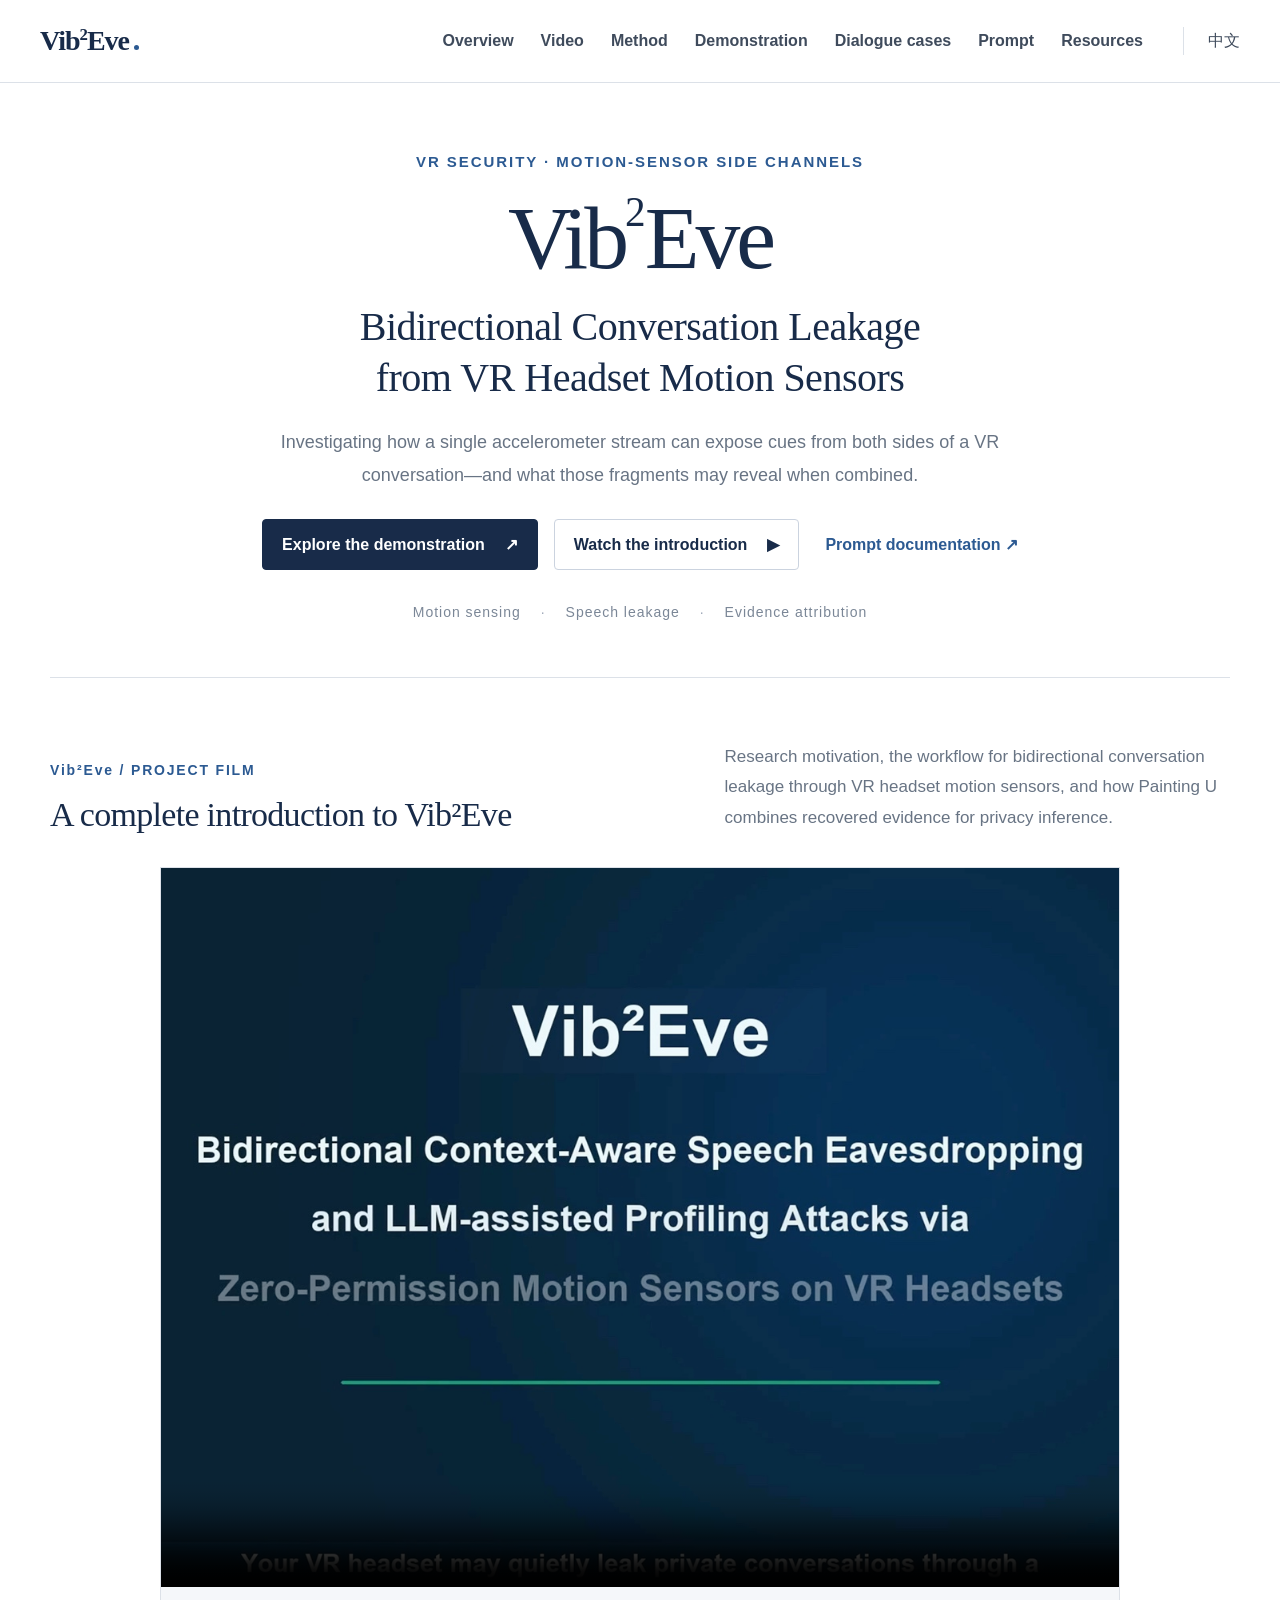
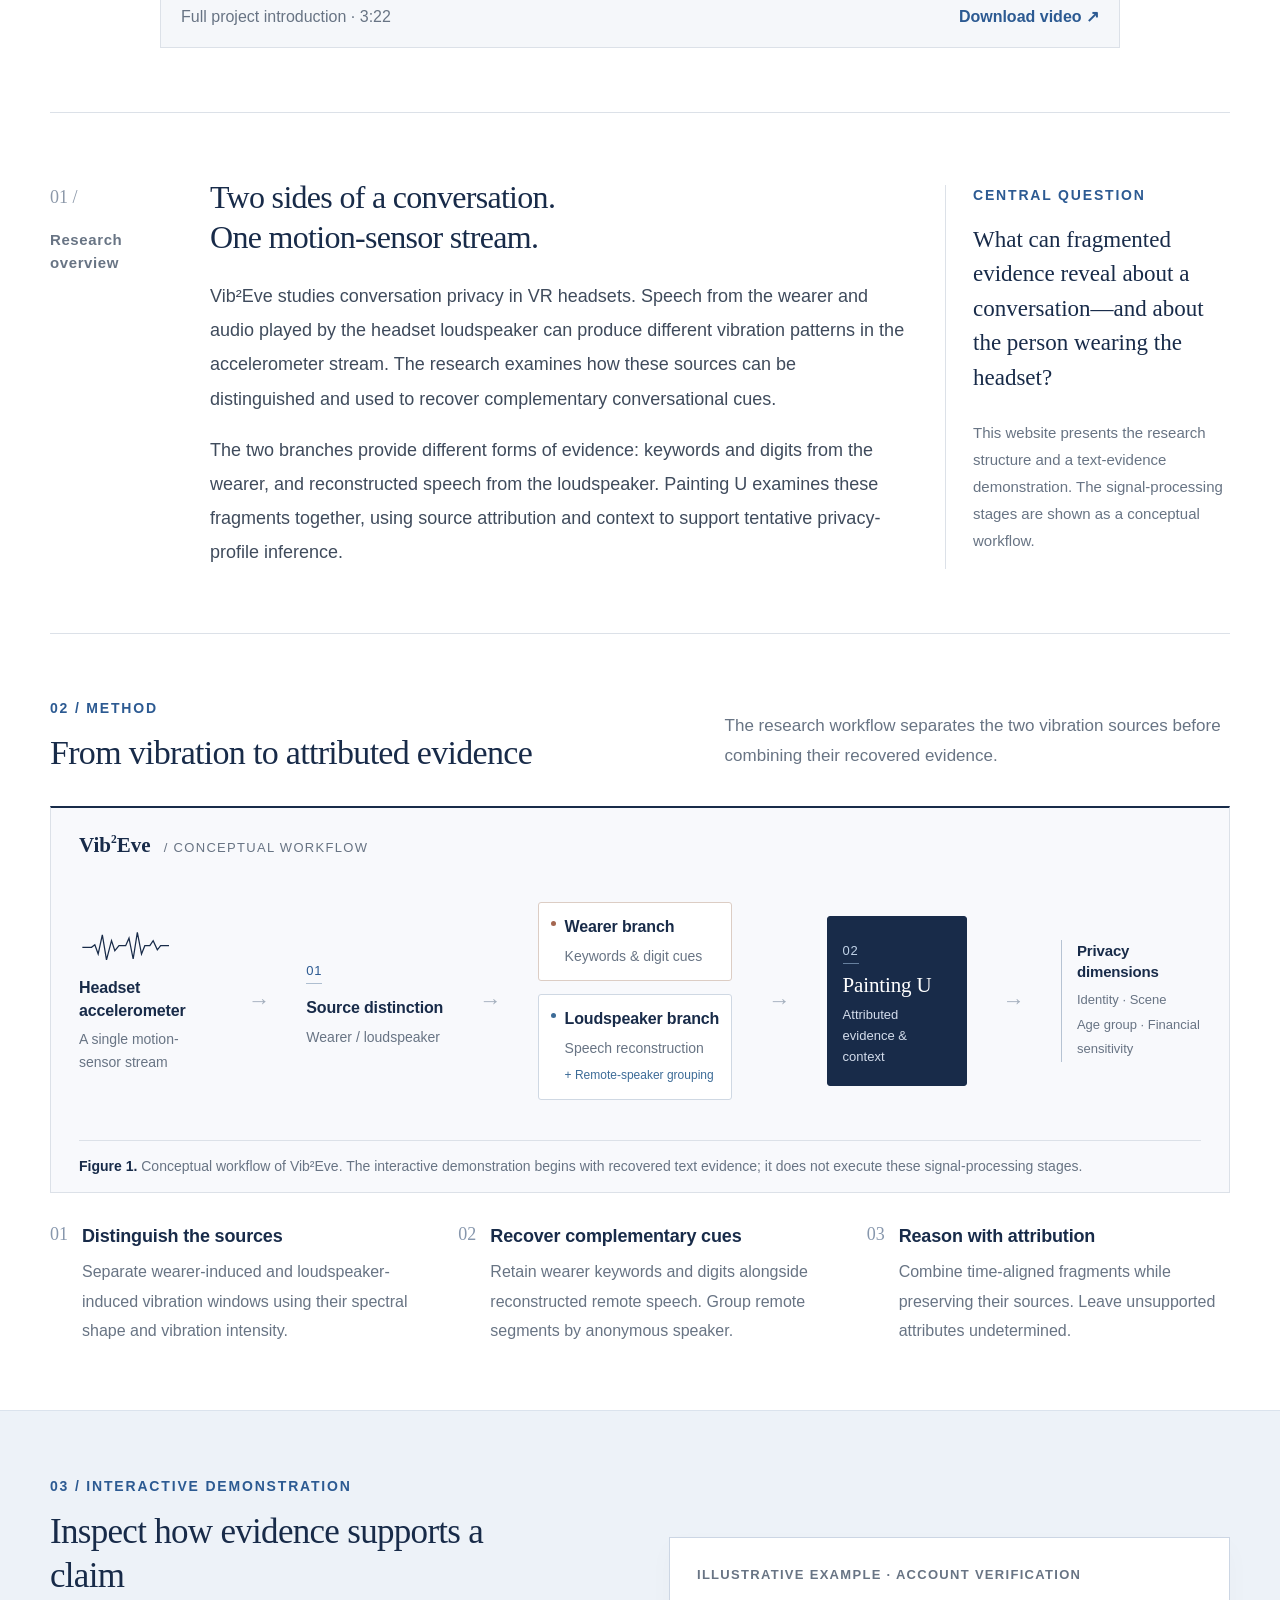
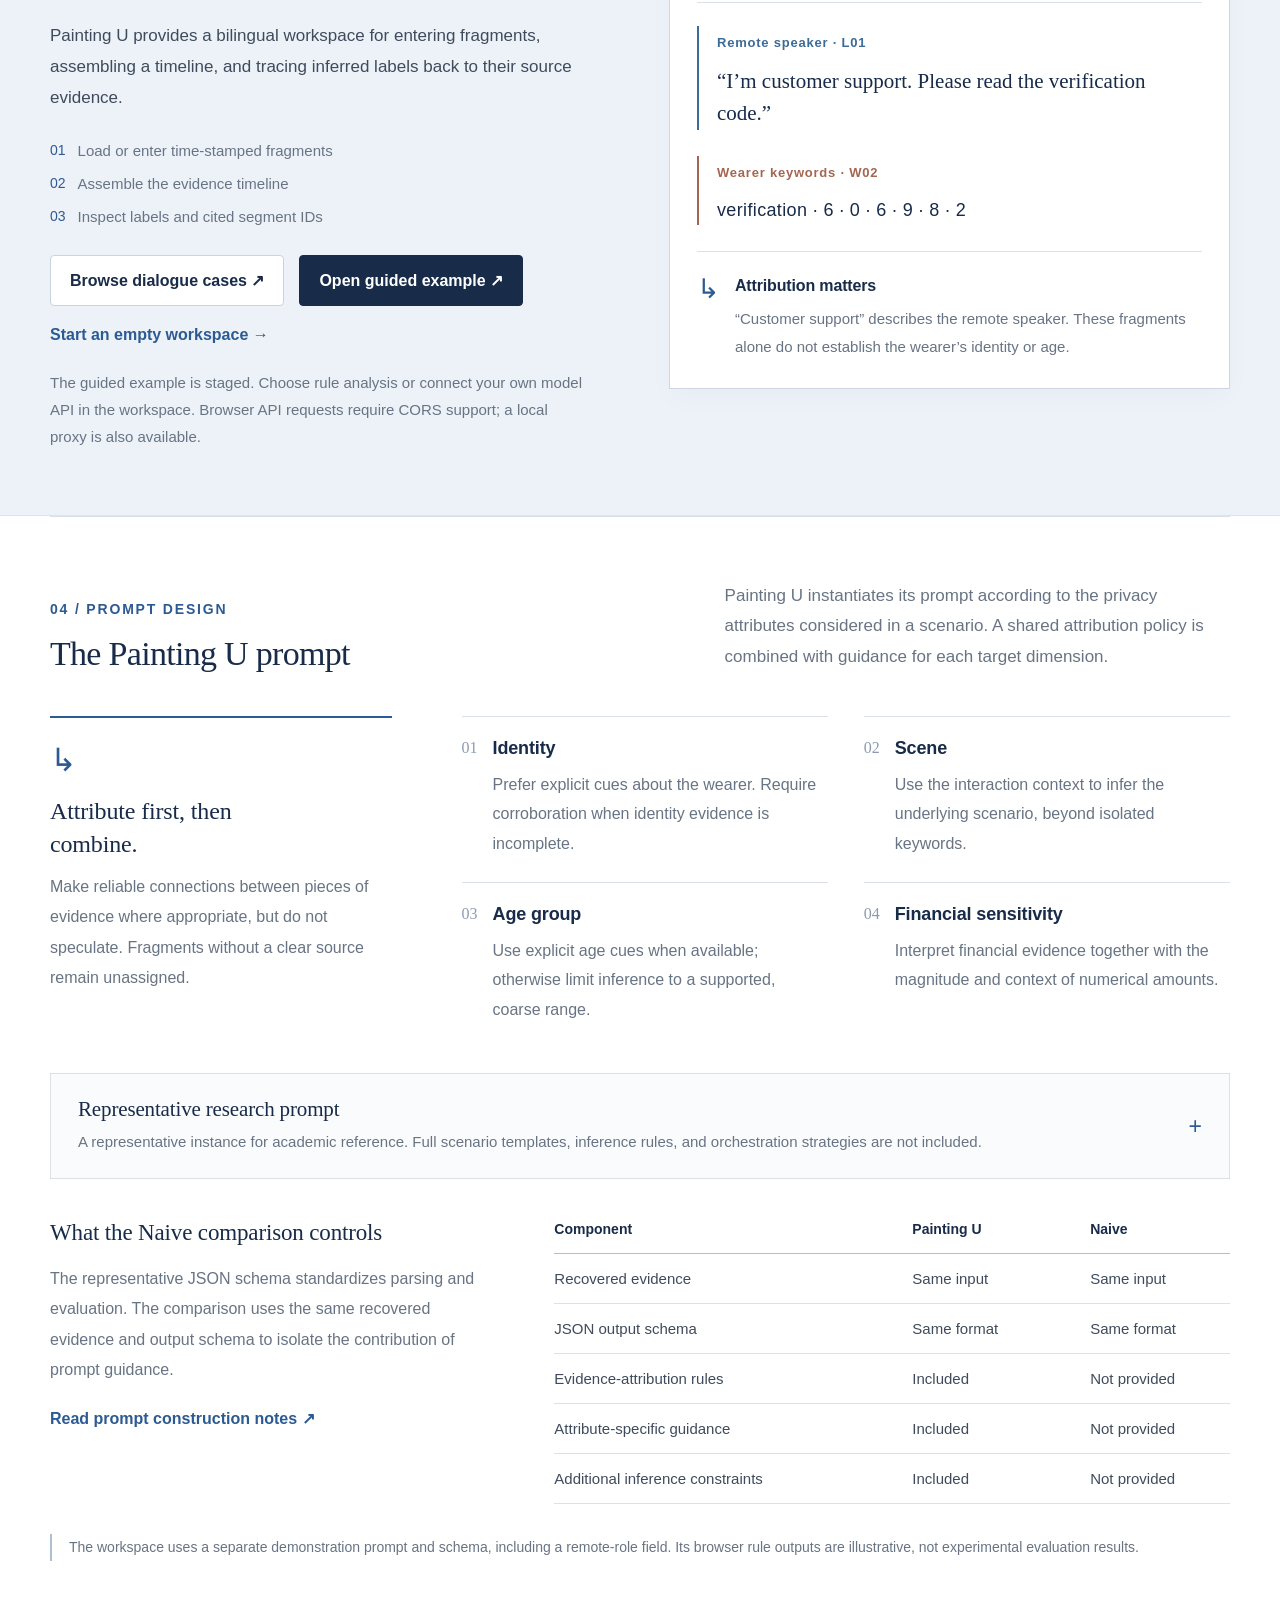
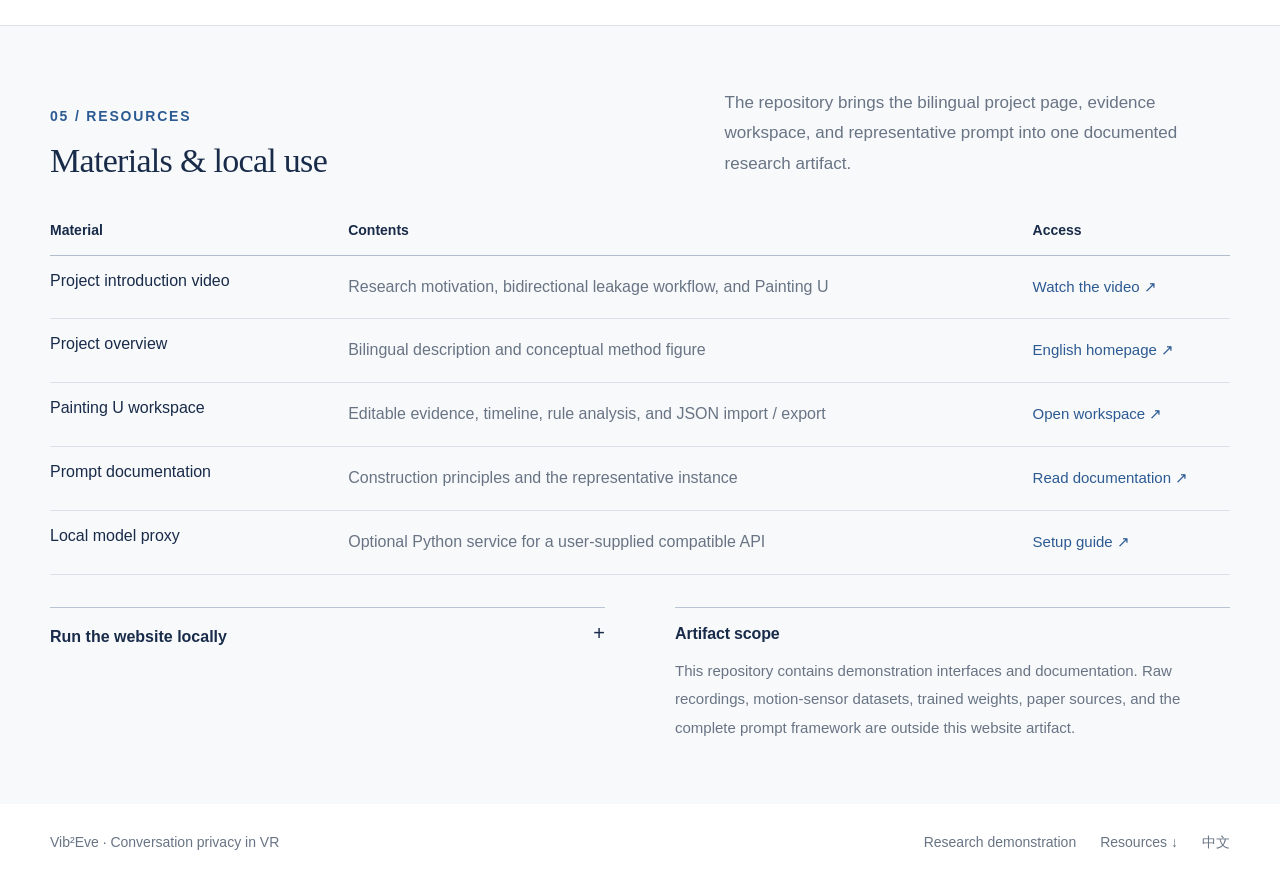
==== index.html @ 1b283370 "Link the bilingual dialogue case library from the project homepage" ====
<!doctype html>
<html lang="en">
<head>
<meta charset="utf-8">
<meta name="viewport" content="width=device-width, initial-scale=1">
<meta name="theme-color" content="#182b49">
<meta name="description" content="A research project on bidirectional conversation leakage through VR headset motion sensors, with an interactive Painting U evidence demonstration.">
<title>Vib²Eve — VR Conversation Privacy Research</title>
<link rel="icon" href="favicon.svg" type="image/svg+xml">
<link rel="stylesheet" href="site.css?v=20261026-video">
<script src="site.js?v=20261026-video" defer></script>
</head>
<body>
<a class="skip-link" href="#main">Skip to content</a>
<header class="masthead"><div class="nav-wrap"><a class="wordmark" href="index.html" aria-label="Vib squared Eve">Vib<sup>2</sup>Eve<span class="wordmark-dot"></span></a><nav aria-label="Main navigation"><a href="#overview">Overview</a><a href="#video">Video</a><a href="#method">Method</a><a href="#demonstration">Demonstration</a><a href="cases.html?lang=en">Dialogue cases</a><a href="#prompt">Prompt</a><a href="#resources">Resources</a></nav><div class="nav-end"><a class="language" href="zh.html" lang="zh-CN">中文</a></div></div></header>
<main id="main">
<section class="hero container" aria-labelledby="projectTitle"><p class="eyebrow">VR SECURITY · MOTION-SENSOR SIDE CHANNELS</p><h1 id="projectTitle">Vib<sup>2</sup>Eve</h1><p class="research-title">Bidirectional Conversation Leakage<br>from VR Headset Motion Sensors</p><p class="hero-lead">Investigating how a single accelerometer stream can expose cues from both sides of a VR conversation—and what those fragments may reveal when combined.</p><div class="hero-actions"><a class="button primary" href="painting-u/index.html?example=verification">Explore the demonstration <span aria-hidden="true">↗</span></a><a class="button" href="#video">Watch the introduction <span aria-hidden="true">▶</span></a><a class="text-link" href="prompt.html">Prompt documentation ↗</a></div><div class="hero-topics"><span>Motion sensing</span><span>Speech leakage</span><span>Evidence attribution</span></div></section>
<section class="section video-section container" id="video" aria-labelledby="videoTitle">
<div class="section-heading"><div><p class="section-label">Vib²Eve / PROJECT FILM</p><h2 id="videoTitle">A complete introduction to Vib²Eve</h2></div><p>Research motivation, the workflow for bidirectional conversation leakage through VR headset motion sensors, and how Painting U combines recovered evidence for privacy inference.</p></div>
<figure class="project-film"><video controls playsinline preload="none" width="1280" height="960" poster="video-poster.jpg" aria-label="Vib²Eve full project introduction video" aria-describedby="videoCaption"><source src="project-introduction.mp4" type="video/mp4">Your browser does not support embedded video. Use the download link below to watch it.</video><figcaption id="videoCaption"><span>Full project introduction · 3:22</span><a href="project-introduction.mp4" download="Vib2Eve-introduction.mp4">Download video ↗</a></figcaption></figure>
<p class="video-error" id="videoError" role="status" hidden>The video could not be loaded. Open the download link above to watch it, or try again later.</p>
</section>
<section class="section overview container" id="overview" aria-labelledby="overviewTitle"><div class="section-rail"><span class="section-number">01 /</span><p>Research overview</p></div><div class="overview-main"><h2 id="overviewTitle">Two sides of a conversation.<br>One motion-sensor stream.</h2><p class="body-large">Vib²Eve studies conversation privacy in VR headsets. Speech from the wearer and audio played by the headset loudspeaker can produce different vibration patterns in the accelerometer stream. The research examines how these sources can be distinguished and used to recover complementary conversational cues.</p><p>The two branches provide different forms of evidence: keywords and digits from the wearer, and reconstructed speech from the loudspeaker. Painting U examines these fragments together, using source attribution and context to support tentative privacy-profile inference.</p></div><aside class="research-question"><p class="eyebrow">CENTRAL QUESTION</p><blockquote>What can fragmented evidence reveal about a conversation—and about the person wearing the headset?</blockquote><p class="fineprint">This website presents the research structure and a text-evidence demonstration. The signal-processing stages are shown as a conceptual workflow.</p></aside></section>
<section class="section container" id="method" aria-labelledby="methodTitle"><div class="section-heading"><div><p class="section-label">02 / METHOD</p><h2 id="methodTitle">From vibration to attributed evidence</h2></div><p>The research workflow separates the two vibration sources before combining their recovered evidence.</p></div>
<figure class="method-figure"><div class="figure-tag">Vib<sup>2</sup>Eve <span> / CONCEPTUAL WORKFLOW</span></div><div class="pipeline"><div class="pipeline-node input-node"><svg viewBox="0 0 112 42" aria-hidden="true"><path d="M0 22h11l4-3 4 11 5-23 5 30 6-23 4 12 5-6h8l4-9 5 25 5-32 5 26 4-10h6l4-6 5 11 4-5h10"/></svg><h3>Headset accelerometer</h3><p>A single motion-sensor stream</p></div><span class="pipeline-arrow" aria-hidden="true">→</span><div class="pipeline-node source-node"><span class="node-label">01</span><h3>Source distinction</h3><p>Wearer / loudspeaker</p></div><span class="pipeline-arrow" aria-hidden="true">→</span><div class="branches"><div class="branch wearer"><span class="branch-dot"></span><div><h3>Wearer branch</h3><p>Keywords & digit cues</p></div></div><div class="branch remote"><span class="branch-dot"></span><div><h3>Loudspeaker branch</h3><p>Speech reconstruction</p><small>+ Remote-speaker grouping</small></div></div></div><span class="pipeline-arrow" aria-hidden="true">→</span><div class="pipeline-node painting-node"><span class="node-label">02</span><h3>Painting U</h3><p>Attributed evidence & context</p></div><span class="pipeline-arrow" aria-hidden="true">→</span><div class="pipeline-node output-node"><h3>Privacy dimensions</h3><p>Identity · Scene<br>Age group · Financial sensitivity</p></div></div><figcaption><strong>Figure 1.</strong> Conceptual workflow of Vib²Eve. The interactive demonstration begins with recovered text evidence; it does not execute these signal-processing stages.</figcaption></figure><div class="method-steps"><article><span class="step-index">01</span><h3>Distinguish the sources</h3><p>Separate wearer-induced and loudspeaker-induced vibration windows using their spectral shape and vibration intensity.</p></article><article><span class="step-index">02</span><h3>Recover complementary cues</h3><p>Retain wearer keywords and digits alongside reconstructed remote speech. Group remote segments by anonymous speaker.</p></article><article><span class="step-index">03</span><h3>Reason with attribution</h3><p>Combine time-aligned fragments while preserving their sources. Leave unsupported attributes undetermined.</p></article></div></section>
<section class="demo-band" id="demonstration"><div class="container demo-layout"><div class="demo-intro"><p class="section-label">03 / INTERACTIVE DEMONSTRATION</p><h2>Inspect how evidence supports a claim</h2><p>Painting U provides a bilingual workspace for entering fragments, assembling a timeline, and tracing inferred labels back to their source evidence.</p><ol><li>Load or enter time-stamped fragments</li><li>Assemble the evidence timeline</li><li>Inspect labels and cited segment IDs</li></ol><div class="demo-actions"><a class="button" href="cases.html?lang=en">Browse dialogue cases ↗</a><a class="button primary" href="painting-u/index.html?example=verification">Open guided example ↗</a><a class="text-link" href="painting-u/index.html">Start an empty workspace →</a></div><p class="fineprint">The guided example is staged. Choose rule analysis or connect your own model API in the workspace. Browser API requests require CORS support; a local proxy is also available.</p></div><div class="evidence-preview"><p class="preview-label">ILLUSTRATIVE EXAMPLE · ACCOUNT VERIFICATION</p><div class="sample-evidence remote"><span>Remote speaker · L01</span><p>“I’m customer support. Please read the verification code.”</p></div><div class="sample-evidence wearer"><span>Wearer keywords · W02</span><p class="tokens">verification · 6 · 0 · 6 · 9 · 8 · 2</p></div><div class="attribution-result"><span class="result-symbol" aria-hidden="true">↳</span><div><h3>Attribution matters</h3><p>“Customer support” describes the remote speaker. These fragments alone do not establish the wearer’s identity or age.</p></div></div></div></div></section>
<section class="section container" id="prompt" aria-labelledby="promptTitle"><div class="section-heading"><div><p class="section-label">04 / PROMPT DESIGN</p><h2 id="promptTitle">The Painting U prompt</h2></div><p>Painting U instantiates its prompt according to the privacy attributes considered in a scenario. A shared attribution policy is combined with guidance for each target dimension.</p></div><div class="prompt-layout"><aside class="attribution-note"><span class="note-mark" aria-hidden="true">↳</span><h3>Attribute first, then combine.</h3><p>Make reliable connections between pieces of evidence where appropriate, but do not speculate. Fragments without a clear source remain unassigned.</p></aside><div class="dimensions"><article><span class="dimension-index">01</span><div><h3>Identity</h3><p>Prefer explicit cues about the wearer. Require corroboration when identity evidence is incomplete.</p></div></article><article><span class="dimension-index">02</span><div><h3>Scene</h3><p>Use the interaction context to infer the underlying scenario, beyond isolated keywords.</p></div></article><article><span class="dimension-index">03</span><div><h3>Age group</h3><p>Use explicit age cues when available; otherwise limit inference to a supported, coarse range.</p></div></article><article><span class="dimension-index">04</span><div><h3>Financial sensitivity</h3><p>Interpret financial evidence together with the magnitude and context of numerical amounts.</p></div></article></div></div>
<details class="prompt-details"><summary><div><h3>Representative research prompt</h3><p>A representative instance for academic reference. Full scenario templates, inference rules, and orchestration strategies are not included.</p></div><span class="expand-icon" aria-hidden="true">+</span></summary><div class="prompt-toolbar"><button class="button compact" type="button" id="copyPrompt" data-copied="Copied" data-failed="Select the prompt text to copy it.">Copy prompt</button><a class="text-link" href="painting-u-representative-prompt.txt" download>Download .txt ↓</a><span id="copyStatus" role="status" aria-live="polite"></span></div><pre id="representativePrompt" tabindex="0">Painting U: Reconstruction and Privacy Profile Inference

[Task]
1. Reconstruct a plausible dialogue from both streams.
   Complete only information supported by the recovered evidence.
2. Infer the wearer&#x27;s profile along four attributes:
   identity, scene, age group, and financial sensitivity.

[Reasoning Rules]
- Evidence attribution:
  Attribute each cue to its source before drawing conclusions.
  Make reliable connections between pieces of evidence where appropriate,
  but do not speculate.
  Unattributable fragments remain unassigned.

- Identity:
  Prefer explicit identity cues. When such cues are incomplete,
  infer identity only from corroborating evidence concerning the wearer;
  otherwise return &quot;unknown&quot;.

- Scene:
  Infer the underlying interaction or business scenario from contextual
  evidence rather than individual keywords.

- Age group:
  When no explicit age cue is available, infer only a coarse age range
  from supported role and contextual evidence.

- Financial sensitivity:
  Consider both the financial evidence itself and the contextual
  significance of numerical amounts.

[Output Constraint]
Return one valid JSON object with no additional text:
{
  &quot;dialogue&quot;: &quot;...&quot;,
  &quot;identity&quot;:
    {&quot;label&quot;: &quot;&quot;, &quot;confidence&quot;: 0.0, &quot;evidence&quot;: []},
  &quot;scene&quot;:
    {&quot;label&quot;: &quot;&quot;, &quot;confidence&quot;: 0.0, &quot;evidence&quot;: []},
  &quot;age_group&quot;:
    {&quot;label&quot;: &quot;&quot;, &quot;confidence&quot;: 0.0, &quot;evidence&quot;: []},
  &quot;financial_sensitivity&quot;:
    {&quot;label&quot;: &quot;&quot;, &quot;confidence&quot;: 0.0, &quot;evidence&quot;: []}
}</pre></details>
<div class="comparison"><div><h3>What the Naive comparison controls</h3><p>The representative JSON schema standardizes parsing and evaluation. The comparison uses the same recovered evidence and output schema to isolate the contribution of prompt guidance.</p><a class="text-link" href="prompt.html">Read prompt construction notes ↗</a></div><div class="table-wrap"><table><thead><tr><th scope="col">Component</th><th scope="col">Painting U</th><th scope="col">Naive</th></tr></thead><tbody><tr><td>Recovered evidence</td><td>Same input</td><td>Same input</td></tr><tr><td>JSON output schema</td><td>Same format</td><td>Same format</td></tr><tr><td>Evidence-attribution rules</td><td>Included</td><td>Not provided</td></tr><tr><td>Attribute-specific guidance</td><td>Included</td><td>Not provided</td></tr><tr><td>Additional inference constraints</td><td>Included</td><td>Not provided</td></tr></tbody></table></div></div><p class="schema-note">The workspace uses a separate demonstration prompt and schema, including a remote-role field. Its browser rule outputs are illustrative, not experimental evaluation results.</p></section>
<section class="resources-section" id="resources"><div class="container"><div class="section-heading"><div><p class="section-label">05 / RESOURCES</p><h2>Materials & local use</h2></div><p>The repository brings the bilingual project page, evidence workspace, and representative prompt into one documented research artifact.</p></div><div class="table-wrap resource-table"><table><thead><tr><th scope="col">Material</th><th scope="col">Contents</th><th scope="col">Access</th></tr></thead><tbody><tr><th scope="row">Project introduction video</th><td>Research motivation, bidirectional leakage workflow, and Painting U</td><td><a href="#video">Watch the video ↗</a></td></tr><tr><th scope="row">Project overview</th><td>Bilingual description and conceptual method figure</td><td><a href="index.html">English homepage ↗</a></td></tr><tr><th scope="row">Painting U workspace</th><td>Editable evidence, timeline, rule analysis, and JSON import / export</td><td><a href="painting-u/index.html">Open workspace ↗</a></td></tr><tr><th scope="row">Prompt documentation</th><td>Construction principles and the representative instance</td><td><a href="prompt.html">Read documentation ↗</a></td></tr><tr><th scope="row">Local model proxy</th><td>Optional Python service for a user-supplied compatible API</td><td><a href="painting-u/README.md">Setup guide ↗</a></td></tr></tbody></table></div><div class="resource-bottom"><details class="local-setup"><summary>Run the website locally <span aria-hidden="true">+</span></summary><p>From the repository root, serve the static pages with Python. Open <a href="http://127.0.0.1:8000/">http://127.0.0.1:8000/</a>.</p><pre><code>python3 -m http.server 8000 --bind 127.0.0.1</code></pre><p>Model API configuration is available in the workspace. For APIs that block browser requests, follow the setup guide to run the local proxy.</p></details><div class="artifact-scope"><h3>Artifact scope</h3><p>This repository contains demonstration interfaces and documentation. Raw recordings, motion-sensor datasets, trained weights, paper sources, and the complete prompt framework are outside this website artifact.</p></div></div></div></section>
</main><footer class="container footer"><span>Vib²Eve · Conversation privacy in VR</span><div><span>Research demonstration</span><a href="#resources">Resources ↓</a><a href="zh.html">中文</a></div></footer>
</body></html>
---- site.css ----
:root{--ink:#182b49;--text:#3f4b5c;--muted:#687484;--blue:#2c5a92;--line:#dce1e8;--paper:#fff;--wash:#f5f7fa;--wearer:#a46650;--remote:#3c6b97;--serif:Georgia,'Times New Roman','Songti SC',SimSun,serif;--sans:Inter,-apple-system,BlinkMacSystemFont,'Segoe UI','PingFang SC','Microsoft YaHei',sans-serif}
*{box-sizing:border-box}html{scroll-behavior:smooth;scroll-padding-top:90px}body{margin:0;color:var(--text);background:var(--paper);font:18px/1.75 var(--sans);-webkit-font-smoothing:antialiased}a{color:var(--blue);text-underline-offset:4px}a:hover{color:var(--ink)}button{font:inherit;cursor:pointer}button,a,summary{ -webkit-tap-highlight-color:transparent}a:focus-visible,button:focus-visible,summary:focus-visible,pre:focus-visible{outline:3px solid #83a8d2;outline-offset:5px}h1,h2,h3,p{margin-top:0}h1,h2,h3{color:var(--ink)}h2{font:400 clamp(30px,3vw,40px)/1.25 var(--serif);letter-spacing:-.7px;margin-bottom:22px}h3{font-size:20px;line-height:1.4;letter-spacing:-.15px;margin-bottom:10px}p{margin-bottom:18px}sup{font-size:.55em;position:relative;top:-.08em}svg{display:block}.container{width:min(1180px,calc(100% - 80px));margin-inline:auto}.skip-link{position:absolute;left:20px;top:-60px;background:var(--ink);color:#fff;padding:8px 20px;z-index:10}.skip-link:focus{top:10px}.masthead{border-bottom:1px solid var(--line);background:#fffffffa}.nav-wrap{width:min(1320px,calc(100% - 80px));margin:auto;display:flex;align-items:center;gap:40px;min-height:82px}.wordmark{color:var(--ink);text-decoration:none;font:600 28px/1 var(--serif);letter-spacing:-1px;white-space:nowrap;display:flex;align-items:baseline}.wordmark-dot{width:5px;height:5px;background:var(--blue);margin-left:5px;border-radius:50%}.masthead nav{display:flex;gap:27px;align-items:center;margin-left:auto}.masthead nav a,.nav-end a{font-size:16px;font-weight:550;text-decoration:none;color:var(--text)}.masthead nav a:hover{color:var(--blue)}.nav-end{display:flex;align-items:center;gap:24px;white-space:nowrap}.language{border-left:1px solid var(--line);padding-left:24px}.hero{text-align:center;padding-top:68px;padding-bottom:52px}.eyebrow,.section-label,.section-rail p,.preview-label{font-size:15px;letter-spacing:.13em;font-weight:650;color:var(--blue);line-height:1.5}.hero .eyebrow{margin-bottom:14px}.hero h1{font:500 clamp(64px,7vw,92px)/1.12 var(--serif);letter-spacing:-4px;margin:0 0 13px}.hero h1 sup{font-size:.46em;top:-.25em;letter-spacing:-1px}.research-title{font:400 clamp(25px,3.2vw,40px)/1.28 var(--serif);letter-spacing:-.5px;color:var(--ink);margin-bottom:23px}.hero-lead{max-width:820px;font-size:18px;line-height:1.8;color:var(--muted);margin:0 auto 28px}.hero-actions{display:flex;justify-content:center;align-items:center;gap:13px 16px;flex-wrap:wrap}.button{display:inline-flex;align-items:center;justify-content:center;gap:20px;border:1px solid #cbd3df;background:#fff;border-radius:4px;color:var(--ink);padding:11px 19px;text-decoration:none;font-size:16px;font-weight:600;line-height:1.7;transition:background .15s,border-color .15s}.button:hover{background:var(--wash);border-color:var(--ink)}.button.primary{background:var(--ink);border-color:var(--ink);color:#fff}.button.primary:hover{background:#29486d;border-color:#29486d}.text-link{font-size:16px;font-weight:600;text-decoration:none}.hero-actions .text-link{margin-left:10px}.hero-topics{display:flex;justify-content:center;gap:0;margin-top:30px;font-size:14px;letter-spacing:.07em;color:#7b8797}.hero-topics span+span:before{content:'·';margin:0 20px;color:#a0aaba}.section{padding-block:64px;border-top:1px solid var(--line)}.overview{display:grid;grid-template-columns:120px minmax(0,1fr) 285px;gap:40px}.section-rail{padding-top:5px}.section-number{font:18px/1.4 var(--serif);color:#8c98a9}.section-rail p{letter-spacing:.04em;margin-top:16px;color:var(--muted)}.overview h2{font-size:32px}.overview-main p{font-size:18px;line-height:1.9;margin-bottom:17px}.overview-main .body-large{font-size:18px}.overview-main p:last-child{margin-bottom:0}.research-question{border-left:1px solid var(--line);padding-left:27px;margin-top:8px}.research-question .eyebrow{font-size:14px;margin-bottom:17px}.research-question blockquote{font:400 23px/1.5 var(--serif);color:var(--ink);margin:0 0 24px}.fineprint{font-size:15px!important;line-height:1.8;color:var(--muted);margin-bottom:0}.section-heading{display:grid;grid-template-columns:1fr .85fr;gap:80px;align-items:end;margin-bottom:31px}.section-label{font-size:14px;margin-bottom:13px}.section-heading h2{margin-bottom:0;font-size:34px}.section-heading>p{font-size:17px;line-height:1.8;color:var(--muted);margin-bottom:3px}.method-figure{margin:0;background:#f8f9fc;border:1px solid var(--line);border-top:2px solid var(--ink);padding:23px 28px 0}.figure-tag{font:600 21px/1.4 var(--serif);color:var(--ink)}.figure-tag span{font:500 13px/1.5 var(--sans);letter-spacing:.1em;color:var(--muted);margin-left:8px}.pipeline{display:flex;align-items:center;justify-content:space-between;gap:10px;padding:42px 0 40px}.pipeline-node{max-width:150px;min-width:0}.pipeline-node h3,.branch h3{font-size:16px;margin:0 0 6px;font-weight:650}.pipeline-node p,.branch p{font-size:14px;line-height:1.6;color:var(--muted);margin:0}.input-node{width:133px}.input-node svg{width:100px;height:35px;margin-bottom:13px;stroke:var(--ink);fill:none;stroke-width:1.5}.pipeline-arrow{font-size:22px;color:#a4afbd;font-family:var(--serif)}.node-label{display:inline-block;font-size:13px;letter-spacing:.06em;color:var(--blue);border-bottom:1px solid #aebed0;margin-bottom:13px}.branches{display:flex;flex-direction:column;gap:13px;min-width:165px}.branch{border:1px solid #cfd8e3;border-radius:3px;padding:13px 12px;display:flex;gap:9px;background:#fff}.branch.wearer{border-color:#dccdc4}.branch-dot{display:block;flex-shrink:0;width:5px;height:5px;border-radius:50%;background:var(--remote);margin-top:5px}.wearer .branch-dot{background:var(--wearer)}.branch small{display:block;font-size:12px;color:var(--remote);margin-top:6px}.painting-node{background:var(--ink);border:1px solid var(--ink);color:white;padding:17px 15px;border-radius:3px;max-width:140px}.painting-node h3{color:white;font:500 21px/1.3 var(--serif)}.painting-node p{color:#d3dceb;font-size:13px}.painting-node .node-label{color:#c1d3e8;border-color:#66809e;margin-bottom:8px}.output-node{width:140px;border-left:1px solid #b6c3d3;padding-left:15px}.output-node h3{font-size:15px}.output-node p{font-size:13px;line-height:1.9}.method-figure figcaption{border-top:1px solid var(--line);padding-block:13px;font-size:14px;color:var(--muted);line-height:1.8}.method-figure figcaption strong{color:var(--ink);font-weight:600}.method-steps{display:grid;grid-template-columns:repeat(3,1fr);gap:45px;margin-top:31px}.method-steps article{position:relative;padding-left:32px}.step-index{position:absolute;left:0;top:0;font:18px var(--serif);color:#8797ad}.method-steps h3{font-size:18px;margin-bottom:8px}.method-steps p{font-size:16px;line-height:1.85;color:var(--muted);margin-bottom:0}.demo-band{background:#edf2f8;border-top:1px solid #dbe3ed;border-bottom:1px solid #dbe3ed;padding-block:65px}.demo-layout{display:grid;grid-template-columns:.95fr 1fr;gap:86px;align-items:center}.demo-intro h2{font-size:35px;max-width:450px}.demo-intro>p:not(.section-label):not(.fineprint){font-size:17px;line-height:1.85}.demo-intro ol{counter-reset:demo;list-style:none;padding:0;margin:24px 0;display:grid;gap:7px}.demo-intro li{font-size:15px;color:var(--muted);counter-increment:demo;display:flex;gap:12px}.demo-intro li:before{content:'0'counter(demo);color:var(--blue);font-size:14px;font-variant-numeric:tabular-nums}.demo-actions{display:flex;align-items:center;flex-wrap:wrap;gap:15px;margin-bottom:20px}.evidence-preview{background:#fff;border:1px solid #ccd6e4;box-shadow:0 9px 26px #253c5c06;padding:27px}.preview-label{font-size:13px;letter-spacing:.1em;color:var(--muted);border-bottom:1px solid var(--line);padding-bottom:18px;margin-bottom:23px}.sample-evidence{border-left:2px solid var(--remote);padding-left:18px;margin-bottom:26px}.sample-evidence span{font-size:13px;letter-spacing:.06em;color:var(--remote);font-weight:600}.sample-evidence p{font:21px/1.55 var(--serif);margin:7px 0 0;color:var(--ink)}.sample-evidence.wearer{border-color:var(--wearer)}.sample-evidence.wearer span{color:var(--wearer)}.sample-evidence .tokens{font:18px/1.7 var(--sans);letter-spacing:.02em}.attribution-result{border-top:1px solid var(--line);padding-top:21px;display:flex;gap:15px}.result-symbol{color:var(--blue);font:27px var(--serif)}.attribution-result h3{font-size:16px;margin:2px 0 8px}.attribution-result p{font-size:15px;line-height:1.85;color:var(--muted);margin:0}.prompt-layout{display:grid;grid-template-columns:.8fr 1.8fr;gap:70px;margin-top:40px}.attribution-note{border-top:2px solid var(--blue);padding:23px 0}.note-mark{font:32px var(--serif);color:var(--blue);display:block;margin-bottom:16px}.attribution-note h3{font:24px/1.4 var(--serif);max-width:250px}.attribution-note p{font-size:16px;line-height:1.9;color:var(--muted)}.dimensions{display:grid;grid-template-columns:1fr 1fr;column-gap:36px}.dimensions article{display:flex;gap:15px;padding:19px 0 23px;border-top:1px solid var(--line)}.dimension-index{font:16px var(--serif);color:#8c9bb0;margin-top:3px}.dimensions h3{font-size:18px;margin-bottom:9px}.dimensions p{font-size:16px;line-height:1.85;color:var(--muted);margin:0}.prompt-details{border:1px solid var(--line);margin:25px 0 38px;background:#fafbfc}.prompt-details summary{display:flex;align-items:center;justify-content:space-between;gap:22px;padding:23px 27px;cursor:pointer;list-style:none}.prompt-details summary::-webkit-details-marker{display:none}.prompt-details summary h3{font:21px var(--serif);margin:0 0 7px}.prompt-details summary p{font-size:15px;color:var(--muted);margin:0;max-width:1150px}.expand-icon{font-size:23px;color:var(--blue);flex-shrink:0}.prompt-details[open] .expand-icon{transform:rotate(45deg)}.prompt-toolbar{display:flex;align-items:center;flex-wrap:wrap;gap:20px;padding:0 27px 19px}.compact{padding:6px 13px;font-size:14px}.prompt-toolbar .text-link{font-size:14px}#copyStatus{font-size:15px;color:var(--muted)}.prompt-details pre{margin:0;padding:28px;background:var(--ink);color:#e3e9f1;font:15px/1.8 ui-monospace,SFMono-Regular,Menlo,monospace;overflow:auto;white-space:pre-wrap;overflow-wrap:anywhere;max-height:650px}.comparison{display:grid;grid-template-columns:.9fr 1.4fr;gap:70px}.comparison h3{font:23px/1.35 var(--serif);margin-bottom:16px}.comparison p{font-size:16px;line-height:1.9;color:var(--muted)}.table-wrap{overflow-x:auto}table{border-collapse:collapse;width:100%;font-size:15px;text-align:left;line-height:1.8}th{font-size:14px;color:var(--ink);font-weight:600}td,th{padding:11px 15px;border-bottom:1px solid var(--line);vertical-align:top}thead th{padding-top:0;border-bottom:1px solid #b1bece}td:first-child,th:first-child{padding-left:0}td:last-child,th:last-child{padding-right:0}.schema-note{font-size:14px;color:var(--muted);border-left:2px solid #afbed1;padding-left:17px;margin:30px 0 0;line-height:1.9}.resources-section{background:#f8f9fb;border-top:1px solid var(--line);padding-block:62px}.resource-table{margin-top:36px}.resource-table table{font-size:16px}.resource-table th[scope=row]{font-size:16px;font-weight:500;white-space:nowrap;width:24%}.resource-table td{color:var(--muted);padding-block:17px}.resource-table td:last-child{white-space:nowrap;width:18%}.resource-table a{text-decoration:none;color:var(--blue);font-size:15px}.resource-bottom{display:grid;grid-template-columns:1fr 1fr;gap:70px;margin-top:32px}.local-setup{border-top:1px solid #b9c5d4;padding-top:15px}.local-setup summary{display:flex;justify-content:space-between;font-size:16px;color:var(--ink);font-weight:550;cursor:pointer;list-style:none}.local-setup summary::-webkit-details-marker{display:none}.local-setup summary span{font-size:20px;font-weight:400;line-height:1}.local-setup p{font-size:15px;color:var(--muted);margin-top:16px}.local-setup pre{background:#eaf0f6;border:1px solid var(--line);padding:15px;font-size:14px;white-space:pre-wrap;overflow-wrap:anywhere}.artifact-scope{border-top:1px solid #b9c5d4;padding-top:15px}.artifact-scope h3{font-size:16px;margin-bottom:12px}.artifact-scope p{font-size:15px;color:var(--muted);line-height:1.9;margin:0}.footer{padding-block:26px;display:flex;justify-content:space-between;align-items:center;color:var(--muted);font-size:14px;gap:20px}.footer>div{display:flex;gap:24px}.footer a{text-decoration:none;color:var(--muted)}html[lang=zh-CN] .research-title{font-size:37px;line-height:1.5;letter-spacing:1px}html[lang=zh-CN] h2{line-height:1.5;letter-spacing:0}html[lang=zh-CN] .overview h2{font-size:31px}html[lang=zh-CN] .research-question blockquote{line-height:1.8;font-size:22px}html[lang=zh-CN] .attribution-note h3{line-height:1.6}html[lang=zh-CN] .demo-intro h2{font-size:31px}
@media(min-width:1500px){.hero{padding-top:82px;padding-bottom:64px}.hero h1{font-size:99px}.hero-lead{font-size:20px}.research-title{font-size:43px}.section{padding-block:75px}}
@media(max-width:1100px){.nav-wrap{gap:22px}.masthead nav{gap:18px}.nav-end{gap:18px}.language{padding-left:18px}.overview{grid-template-columns:90px 1fr 225px;gap:28px}.research-question{padding-left:23px}.section-heading{gap:45px}.demo-layout{gap:45px}.pipeline{gap:6px}.pipeline-node h3,.branch h3{font-size:15px}.input-node{width:110px}.branches{min-width:150px}.pipeline-arrow{font-size:18px}.painting-node{padding:15px 12px}.method-figure{padding-inline:22px}.prompt-layout{gap:45px}.comparison{gap:45px}}
@media(max-width:1150px){.container,.nav-wrap{width:calc(100% - 48px)}.masthead nav{gap:15px}.masthead nav a{font-size:14px}.nav-wrap{gap:20px;min-height:74px}.nav-end{gap:12px}.nav-end a{font-size:14px}.language{padding-left:12px}.wordmark{font-size:24px}.hero{padding-top:55px}.hero h1{font-size:78px}.research-title{font-size:32px}.overview{grid-template-columns:1fr 240px;gap:35px}.section-rail{grid-column:1/-1;display:flex;align-items:center;gap:18px;padding:0}.section-rail p{margin:0}.overview h2{font-size:30px}.research-question{margin-top:0}.pipeline{display:grid;grid-template-columns:1fr 25px 1fr;gap:20px;text-align:left;max-width:560px;margin:auto}.input-node{width:auto}.pipeline-node{max-width:none}.pipeline-arrow:nth-child(4){display:none}.branches{grid-column:1;grid-row:2/4}.pipeline-arrow:nth-child(6){grid-column:2;grid-row:2/4}.painting-node{grid-column:3;grid-row:2}.pipeline-arrow:nth-child(8){display:none}.output-node{grid-column:3;grid-row:3;width:auto}.method-steps{gap:23px}.demo-layout{gap:32px}.demo-intro h2{font-size:31px}.evidence-preview{padding:23px}.sample-evidence p{font-size:20px}.prompt-layout{grid-template-columns:1fr 2fr;gap:35px}.dimensions{column-gap:23px}.comparison{gap:32px}.comparison h3{font-size:21px}.resource-bottom{gap:35px}html[lang=zh-CN] .research-title{font-size:32px}}
@media(max-width:680px){html{scroll-padding-top:20px}.container,.nav-wrap{width:calc(100% - 36px)}.nav-wrap{flex-wrap:wrap;gap:0;padding-block:19px 13px;min-height:0}.masthead nav{order:3;width:100%;margin-top:20px;justify-content:space-between;gap:8px}.masthead nav a{font-size:14px}.nav-end{margin-left:auto;gap:18px}.nav-end a{font-size:15px}.language{padding-left:18px}.hero{padding-top:43px;padding-bottom:38px}.hero .eyebrow{font-size:13px;letter-spacing:.1em}.hero h1{font-size:68px;letter-spacing:-3px;margin-bottom:16px}.research-title{font-size:25px;line-height:1.35;letter-spacing:-.3px}.hero-lead{font-size:17px;line-height:1.9;margin-bottom:25px}.hero-actions{gap:11px}.button{font-size:14px;padding:10px 13px;gap:10px}.hero-actions .text-link{width:100%;margin:4px 0 0;font-size:14px}.hero-topics{font-size:12px;margin-top:25px;letter-spacing:.03em}.hero-topics span+span:before{margin:0 12px}.section{padding-block:40px}.overview{grid-template-columns:1fr;gap:24px}.overview h2{font-size:29px}.overview-main .body-large,.overview-main p{font-size:17px}.research-question{border-left:2px solid #afbed1;padding:0 0 0 20px}.research-question blockquote{font-size:21px;margin-bottom:12px}.research-question .eyebrow{margin-bottom:9px}.section-heading{grid-template-columns:1fr;gap:17px;margin-bottom:25px}.section-heading h2{font-size:29px}.section-heading>p{font-size:16px}.section-label{font-size:13px;margin-bottom:11px}.method-figure{padding:20px 19px 0}.pipeline{gap:20px 13px;grid-template-columns:1fr 20px 1fr;padding:28px 0}.branches{min-width:0;gap:12px}.branch{padding:12px 9px;gap:7px}.branch h3,.pipeline-node h3{font-size:14px}.branch p,.pipeline-node p{font-size:13px}.branch small{font-size:12px}.pipeline-node.input-node svg{width:80px}.painting-node{padding:13px 10px}.painting-node h3{font:500 20px var(--serif)}.output-node{padding-left:11px}.output-node p{font-size:12px}.method-figure figcaption{font-size:13px}.figure-tag{font-size:20px}.figure-tag span{font-size:12px}.method-steps{grid-template-columns:1fr;gap:23px;margin-top:25px}.method-steps article{padding-left:34px}.method-steps h3{font-size:17px}.method-steps p{font-size:15px}.demo-band{padding-block:41px}.demo-layout{grid-template-columns:1fr;gap:30px}.demo-intro h2{font-size:30px;max-width:none}.demo-intro>p:not(.section-label):not(.fineprint){font-size:16px}.demo-intro ol{margin:19px 0}.demo-actions{gap:18px}.demo-actions .text-link{font-size:14px}.fineprint{font-size:14px!important}.evidence-preview{padding:23px}.preview-label{font-size:12px}.sample-evidence p{font-size:18px}.sample-evidence .tokens{font-size:17px}.prompt-layout{grid-template-columns:1fr;gap:10px;margin-top:25px}.attribution-note{padding:19px 0 8px}.note-mark{font-size:25px;margin-bottom:9px}.attribution-note h3{font-size:22px;max-width:none}.attribution-note p{font-size:15px}.dimensions{column-gap:24px}.dimensions article{gap:10px;padding-block:17px}.dimensions h3{font-size:17px}.dimensions p{font-size:15px}.prompt-details{margin:18px 0 29px}.prompt-details summary{padding:20px}.prompt-details summary h3{font-size:21px}.prompt-details summary p{font-size:14px}.prompt-toolbar{padding:0 20px 16px;gap:15px}.prompt-details pre{padding:20px;font-size:14px}.comparison{grid-template-columns:1fr;gap:22px}.comparison p{font-size:15px}.comparison h3{font-size:23px}.comparison .text-link{font-size:15px}table{font-size:14px}td,th{padding:10px 8px}.schema-note{font-size:13px;margin-top:22px}.resources-section{padding-block:40px}.resource-table{margin-top:23px}.resource-table table{font-size:14px;min-width:460px}.resource-table th[scope=row]{font-size:15px}.resource-table td:last-child{font-size:14px}.resource-bottom{grid-template-columns:1fr;gap:26px}.footer{flex-direction:column;align-items:flex-start;padding-block:24px;gap:12px;font-size:13px}.footer>div{gap:23px}html[lang=zh-CN] .research-title{font-size:25px;letter-spacing:.5px;line-height:1.6}html[lang=zh-CN] .overview h2,html[lang=zh-CN] .demo-intro h2{font-size:27px}html[lang=zh-CN] .research-question blockquote{font-size:22px}}
@media(prefers-reduced-motion:reduce){html{scroll-behavior:auto}*{transition:none!important}}
.wordmark sup{transform:translateY(-.42em);top:0}

.wordmark{display:inline-block}.wordmark sup{vertical-align:super;position:static;transform:none;font-size:.6em}.wordmark-dot{display:inline-block;vertical-align:baseline}

/* Keep enlarged reading text and navigation comfortable on narrow screens. */
.pipeline-node,.branch,.dimensions article>div{overflow-wrap:anywhere}
.method-figure figcaption{font-size:14px}
@media(max-width:1150px){.nav-wrap{flex-wrap:wrap;padding-block:18px;gap:18px}.masthead nav{order:3;width:100%;justify-content:space-between;flex-wrap:wrap;gap:12px 20px}.nav-end{margin-left:auto}.pipeline-node h3,.branch h3{font-size:16px}.pipeline-node p,.branch p,.output-node p{font-size:14px}.branch small{font-size:13px}}
@media(max-width:680px){.hero-lead,.overview-main .body-large,.overview-main p,.section-heading>p,.demo-intro>p:not(.section-label):not(.fineprint),.method-steps p,.attribution-note p,.dimensions p,.comparison p{font-size:17px}.masthead nav a,.nav-end a{font-size:14px}.hero-topics{flex-wrap:wrap;row-gap:8px}.hero-topics span+span:before{margin-inline:9px}.dimensions{grid-template-columns:1fr}.method-figure{padding-inline:16px}.pipeline{column-gap:10px}.resource-table table{min-width:580px}.fineprint{font-size:14px!important}}
@media(max-width:380px){.container,.nav-wrap{width:calc(100% - 28px)}.pipeline{grid-template-columns:minmax(0,1fr);gap:16px;padding-block:24px}.pipeline>*{grid-column:1;grid-row:auto;max-width:none;width:100%}.pipeline .pipeline-arrow{display:none}.branches{min-width:0}.output-node{padding:14px 0 0;border-left:0;border-top:1px solid #b6c3d3}.painting-node h3{font-size:21px}}

/* Full project introduction, with the original 4:3 frame preserved. */
.project-film{max-width:960px;margin:0 auto;border:1px solid var(--line);background:var(--wash)}
.project-film video{display:block;width:100%;height:auto;aspect-ratio:4/3;background:#081d2e}
.project-film video:focus-visible{outline:3px solid #83a8d2;outline-offset:5px}
.project-film figcaption{display:flex;justify-content:space-between;align-items:center;flex-wrap:wrap;gap:10px 24px;padding:16px 20px;font-size:16px;color:var(--muted)}
.project-film figcaption a{font-weight:600;text-decoration:none;white-space:nowrap}
.video-error{max-width:960px;margin:16px auto 0;color:var(--muted);font-size:16px}
@media(max-width:680px){.project-film figcaption{font-size:15px;padding:13px 15px;gap:8px 20px}}
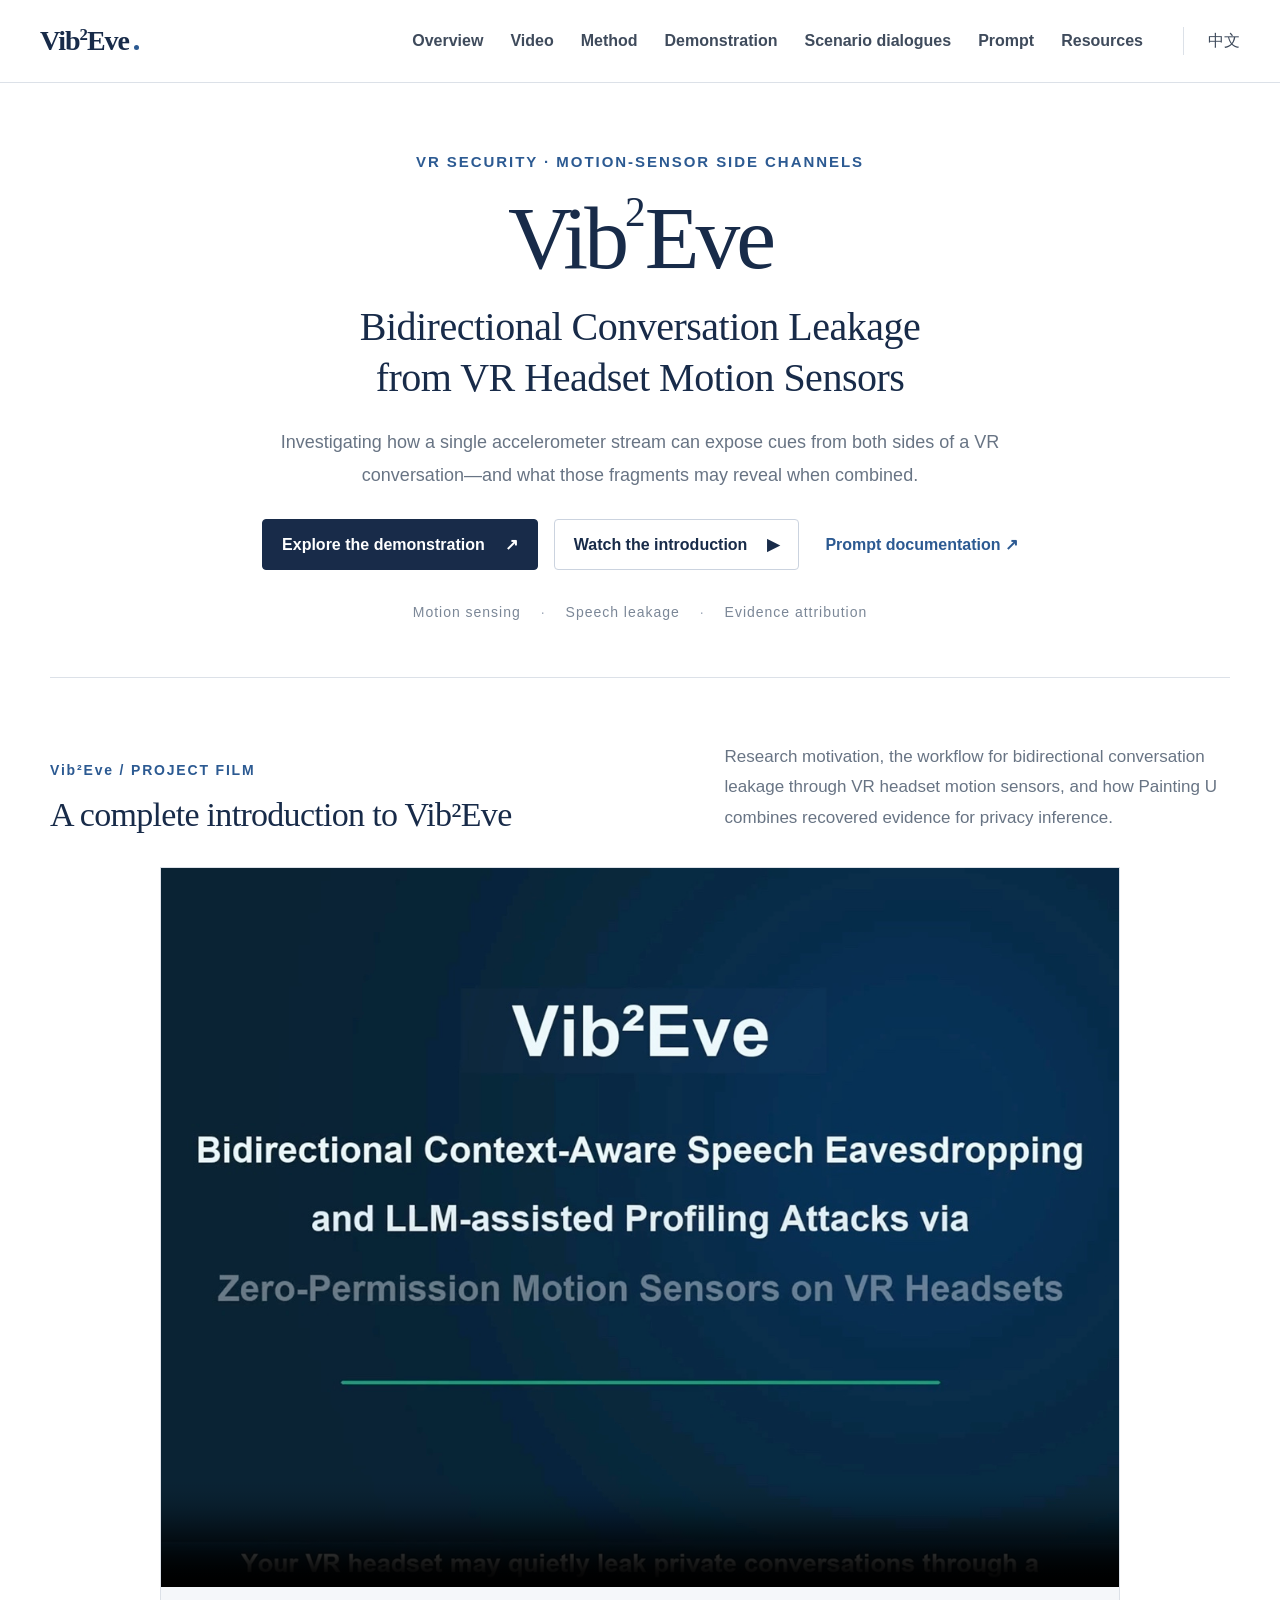
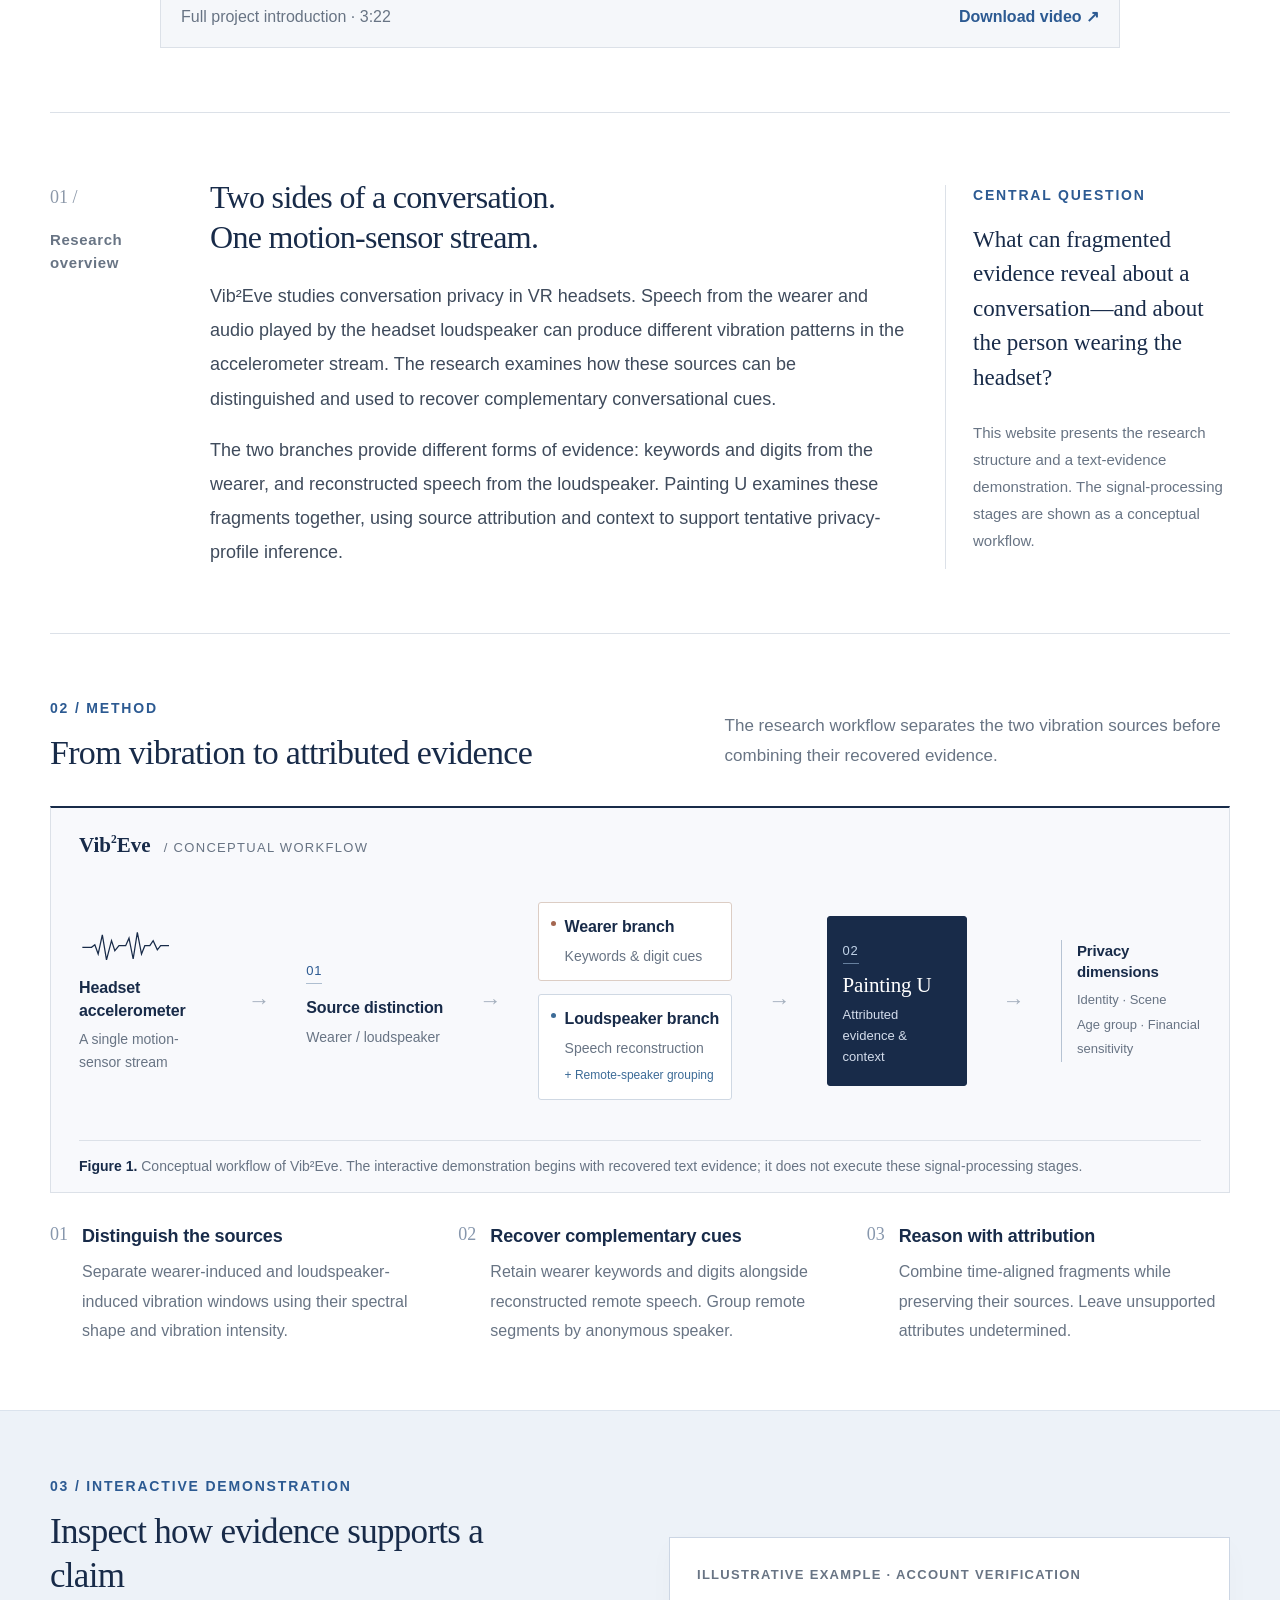
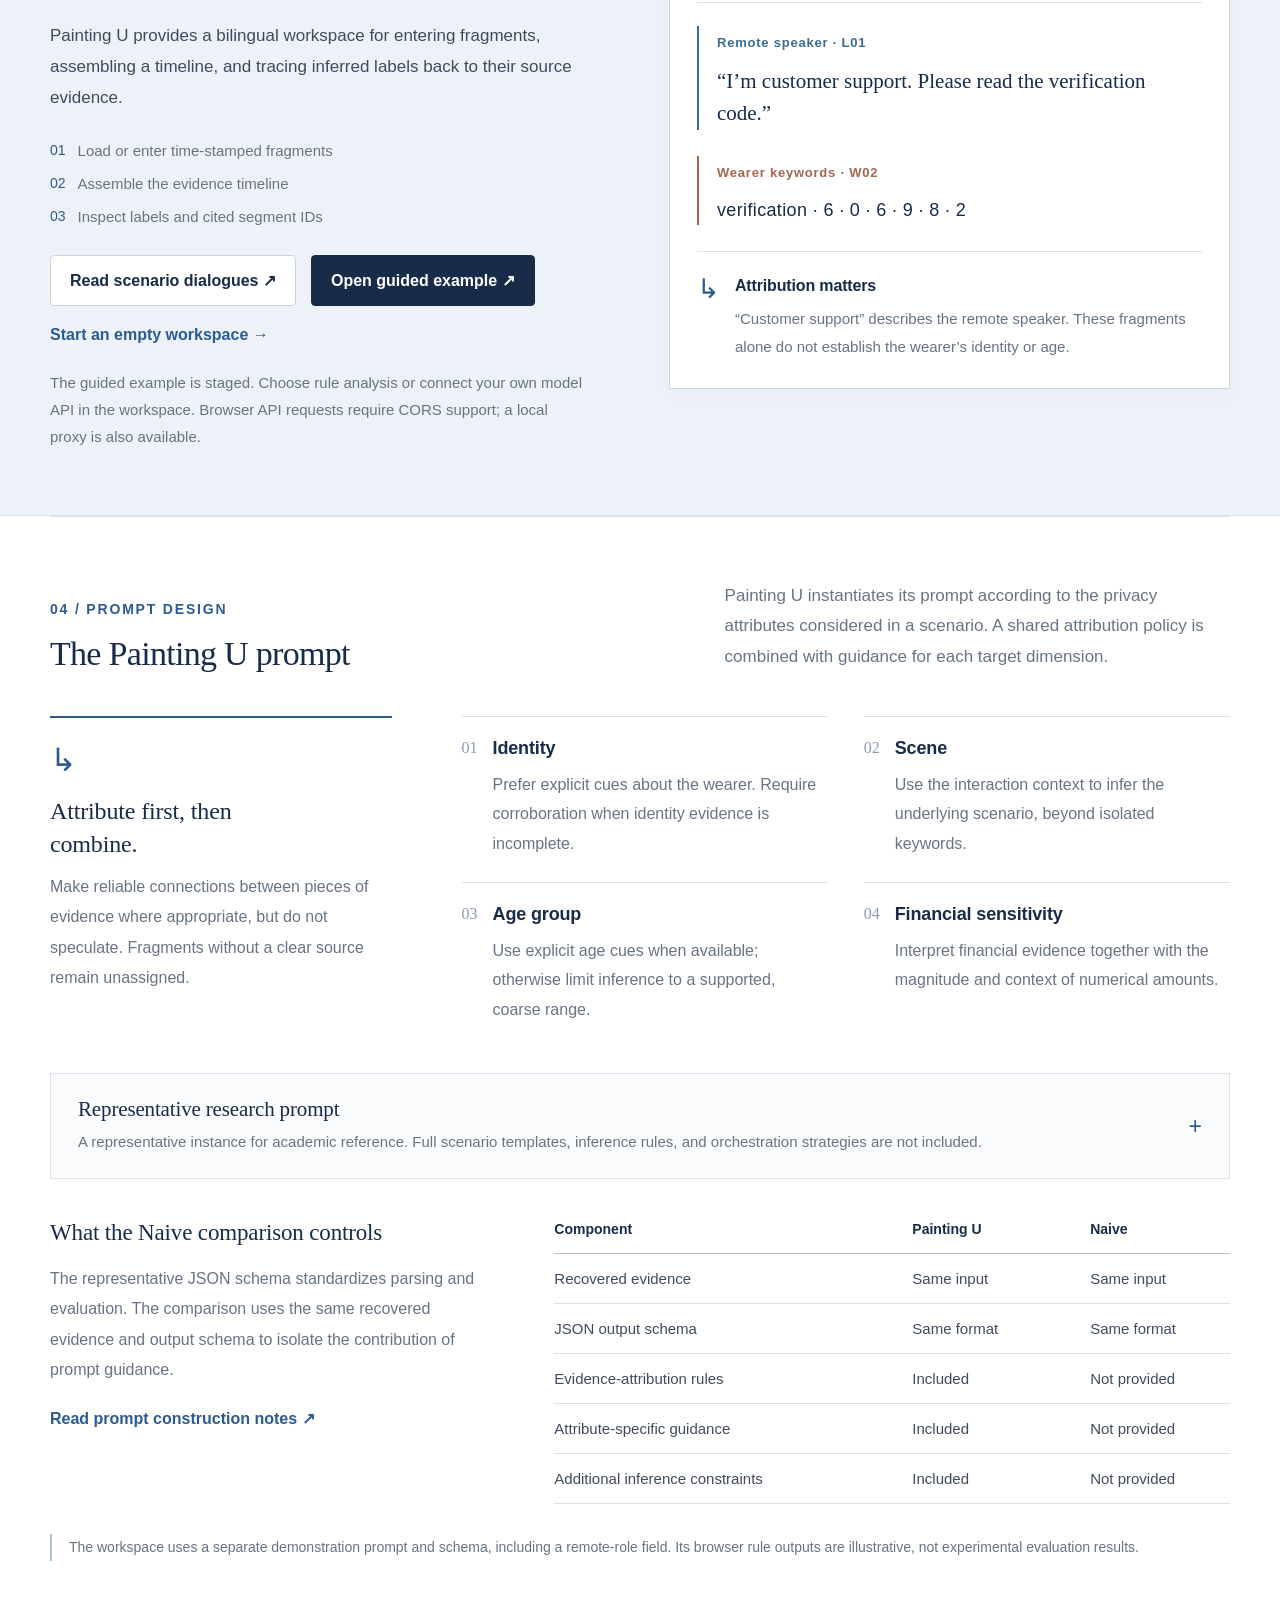
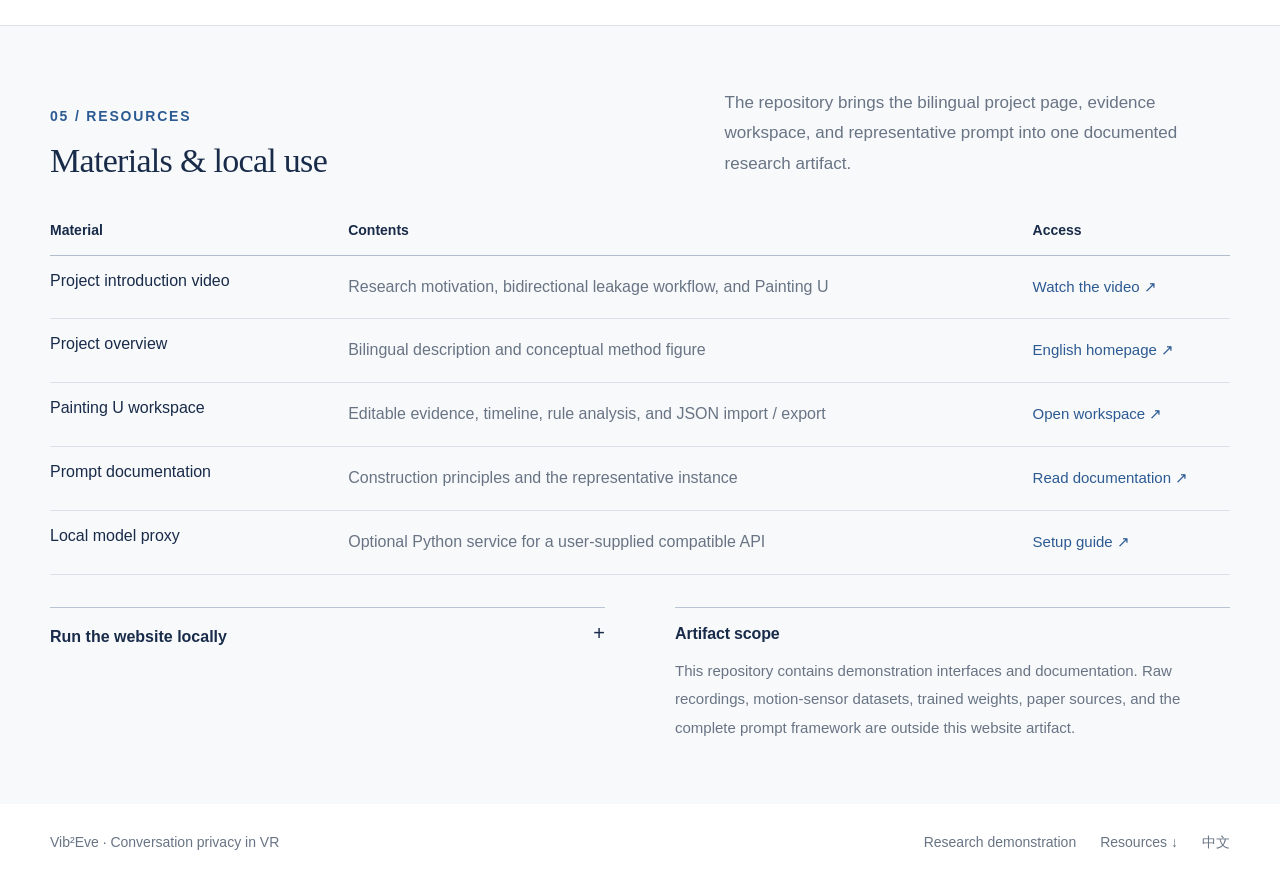
==== commit a79e257d: "Rename project navigation to scenario dialogues" ====
--- a/index.html
+++ b/index.html
@@ -12,7 +12,7 @@
 </head>
 <body>
 <a class="skip-link" href="#main">Skip to content</a>
-<header class="masthead"><div class="nav-wrap"><a class="wordmark" href="index.html" aria-label="Vib squared Eve">Vib<sup>2</sup>Eve<span class="wordmark-dot"></span></a><nav aria-label="Main navigation"><a href="#overview">Overview</a><a href="#video">Video</a><a href="#method">Method</a><a href="#demonstration">Demonstration</a><a href="cases.html?lang=en">Dialogue cases</a><a href="#prompt">Prompt</a><a href="#resources">Resources</a></nav><div class="nav-end"><a class="language" href="zh.html" lang="zh-CN">中文</a></div></div></header>
+<header class="masthead"><div class="nav-wrap"><a class="wordmark" href="index.html" aria-label="Vib squared Eve">Vib<sup>2</sup>Eve<span class="wordmark-dot"></span></a><nav aria-label="Main navigation"><a href="#overview">Overview</a><a href="#video">Video</a><a href="#method">Method</a><a href="#demonstration">Demonstration</a><a href="cases.html?lang=en">Scenario dialogues</a><a href="#prompt">Prompt</a><a href="#resources">Resources</a></nav><div class="nav-end"><a class="language" href="zh.html" lang="zh-CN">中文</a></div></div></header>
 <main id="main">
 <section class="hero container" aria-labelledby="projectTitle"><p class="eyebrow">VR SECURITY · MOTION-SENSOR SIDE CHANNELS</p><h1 id="projectTitle">Vib<sup>2</sup>Eve</h1><p class="research-title">Bidirectional Conversation Leakage<br>from VR Headset Motion Sensors</p><p class="hero-lead">Investigating how a single accelerometer stream can expose cues from both sides of a VR conversation—and what those fragments may reveal when combined.</p><div class="hero-actions"><a class="button primary" href="painting-u/index.html?example=verification">Explore the demonstration <span aria-hidden="true">↗</span></a><a class="button" href="#video">Watch the introduction <span aria-hidden="true">▶</span></a><a class="text-link" href="prompt.html">Prompt documentation ↗</a></div><div class="hero-topics"><span>Motion sensing</span><span>Speech leakage</span><span>Evidence attribution</span></div></section>
 <section class="section video-section container" id="video" aria-labelledby="videoTitle">
@@ -23,7 +23,7 @@
 <section class="section overview container" id="overview" aria-labelledby="overviewTitle"><div class="section-rail"><span class="section-number">01 /</span><p>Research overview</p></div><div class="overview-main"><h2 id="overviewTitle">Two sides of a conversation.<br>One motion-sensor stream.</h2><p class="body-large">Vib²Eve studies conversation privacy in VR headsets. Speech from the wearer and audio played by the headset loudspeaker can produce different vibration patterns in the accelerometer stream. The research examines how these sources can be distinguished and used to recover complementary conversational cues.</p><p>The two branches provide different forms of evidence: keywords and digits from the wearer, and reconstructed speech from the loudspeaker. Painting U examines these fragments together, using source attribution and context to support tentative privacy-profile inference.</p></div><aside class="research-question"><p class="eyebrow">CENTRAL QUESTION</p><blockquote>What can fragmented evidence reveal about a conversation—and about the person wearing the headset?</blockquote><p class="fineprint">This website presents the research structure and a text-evidence demonstration. The signal-processing stages are shown as a conceptual workflow.</p></aside></section>
 <section class="section container" id="method" aria-labelledby="methodTitle"><div class="section-heading"><div><p class="section-label">02 / METHOD</p><h2 id="methodTitle">From vibration to attributed evidence</h2></div><p>The research workflow separates the two vibration sources before combining their recovered evidence.</p></div>
 <figure class="method-figure"><div class="figure-tag">Vib<sup>2</sup>Eve <span> / CONCEPTUAL WORKFLOW</span></div><div class="pipeline"><div class="pipeline-node input-node"><svg viewBox="0 0 112 42" aria-hidden="true"><path d="M0 22h11l4-3 4 11 5-23 5 30 6-23 4 12 5-6h8l4-9 5 25 5-32 5 26 4-10h6l4-6 5 11 4-5h10"/></svg><h3>Headset accelerometer</h3><p>A single motion-sensor stream</p></div><span class="pipeline-arrow" aria-hidden="true">→</span><div class="pipeline-node source-node"><span class="node-label">01</span><h3>Source distinction</h3><p>Wearer / loudspeaker</p></div><span class="pipeline-arrow" aria-hidden="true">→</span><div class="branches"><div class="branch wearer"><span class="branch-dot"></span><div><h3>Wearer branch</h3><p>Keywords & digit cues</p></div></div><div class="branch remote"><span class="branch-dot"></span><div><h3>Loudspeaker branch</h3><p>Speech reconstruction</p><small>+ Remote-speaker grouping</small></div></div></div><span class="pipeline-arrow" aria-hidden="true">→</span><div class="pipeline-node painting-node"><span class="node-label">02</span><h3>Painting U</h3><p>Attributed evidence & context</p></div><span class="pipeline-arrow" aria-hidden="true">→</span><div class="pipeline-node output-node"><h3>Privacy dimensions</h3><p>Identity · Scene<br>Age group · Financial sensitivity</p></div></div><figcaption><strong>Figure 1.</strong> Conceptual workflow of Vib²Eve. The interactive demonstration begins with recovered text evidence; it does not execute these signal-processing stages.</figcaption></figure><div class="method-steps"><article><span class="step-index">01</span><h3>Distinguish the sources</h3><p>Separate wearer-induced and loudspeaker-induced vibration windows using their spectral shape and vibration intensity.</p></article><article><span class="step-index">02</span><h3>Recover complementary cues</h3><p>Retain wearer keywords and digits alongside reconstructed remote speech. Group remote segments by anonymous speaker.</p></article><article><span class="step-index">03</span><h3>Reason with attribution</h3><p>Combine time-aligned fragments while preserving their sources. Leave unsupported attributes undetermined.</p></article></div></section>
-<section class="demo-band" id="demonstration"><div class="container demo-layout"><div class="demo-intro"><p class="section-label">03 / INTERACTIVE DEMONSTRATION</p><h2>Inspect how evidence supports a claim</h2><p>Painting U provides a bilingual workspace for entering fragments, assembling a timeline, and tracing inferred labels back to their source evidence.</p><ol><li>Load or enter time-stamped fragments</li><li>Assemble the evidence timeline</li><li>Inspect labels and cited segment IDs</li></ol><div class="demo-actions"><a class="button" href="cases.html?lang=en">Browse dialogue cases ↗</a><a class="button primary" href="painting-u/index.html?example=verification">Open guided example ↗</a><a class="text-link" href="painting-u/index.html">Start an empty workspace →</a></div><p class="fineprint">The guided example is staged. Choose rule analysis or connect your own model API in the workspace. Browser API requests require CORS support; a local proxy is also available.</p></div><div class="evidence-preview"><p class="preview-label">ILLUSTRATIVE EXAMPLE · ACCOUNT VERIFICATION</p><div class="sample-evidence remote"><span>Remote speaker · L01</span><p>“I’m customer support. Please read the verification code.”</p></div><div class="sample-evidence wearer"><span>Wearer keywords · W02</span><p class="tokens">verification · 6 · 0 · 6 · 9 · 8 · 2</p></div><div class="attribution-result"><span class="result-symbol" aria-hidden="true">↳</span><div><h3>Attribution matters</h3><p>“Customer support” describes the remote speaker. These fragments alone do not establish the wearer’s identity or age.</p></div></div></div></div></section>
+<section class="demo-band" id="demonstration"><div class="container demo-layout"><div class="demo-intro"><p class="section-label">03 / INTERACTIVE DEMONSTRATION</p><h2>Inspect how evidence supports a claim</h2><p>Painting U provides a bilingual workspace for entering fragments, assembling a timeline, and tracing inferred labels back to their source evidence.</p><ol><li>Load or enter time-stamped fragments</li><li>Assemble the evidence timeline</li><li>Inspect labels and cited segment IDs</li></ol><div class="demo-actions"><a class="button" href="cases.html?lang=en">Read scenario dialogues ↗</a><a class="button primary" href="painting-u/index.html?example=verification">Open guided example ↗</a><a class="text-link" href="painting-u/index.html">Start an empty workspace →</a></div><p class="fineprint">The guided example is staged. Choose rule analysis or connect your own model API in the workspace. Browser API requests require CORS support; a local proxy is also available.</p></div><div class="evidence-preview"><p class="preview-label">ILLUSTRATIVE EXAMPLE · ACCOUNT VERIFICATION</p><div class="sample-evidence remote"><span>Remote speaker · L01</span><p>“I’m customer support. Please read the verification code.”</p></div><div class="sample-evidence wearer"><span>Wearer keywords · W02</span><p class="tokens">verification · 6 · 0 · 6 · 9 · 8 · 2</p></div><div class="attribution-result"><span class="result-symbol" aria-hidden="true">↳</span><div><h3>Attribution matters</h3><p>“Customer support” describes the remote speaker. These fragments alone do not establish the wearer’s identity or age.</p></div></div></div></div></section>
 <section class="section container" id="prompt" aria-labelledby="promptTitle"><div class="section-heading"><div><p class="section-label">04 / PROMPT DESIGN</p><h2 id="promptTitle">The Painting U prompt</h2></div><p>Painting U instantiates its prompt according to the privacy attributes considered in a scenario. A shared attribution policy is combined with guidance for each target dimension.</p></div><div class="prompt-layout"><aside class="attribution-note"><span class="note-mark" aria-hidden="true">↳</span><h3>Attribute first, then combine.</h3><p>Make reliable connections between pieces of evidence where appropriate, but do not speculate. Fragments without a clear source remain unassigned.</p></aside><div class="dimensions"><article><span class="dimension-index">01</span><div><h3>Identity</h3><p>Prefer explicit cues about the wearer. Require corroboration when identity evidence is incomplete.</p></div></article><article><span class="dimension-index">02</span><div><h3>Scene</h3><p>Use the interaction context to infer the underlying scenario, beyond isolated keywords.</p></div></article><article><span class="dimension-index">03</span><div><h3>Age group</h3><p>Use explicit age cues when available; otherwise limit inference to a supported, coarse range.</p></div></article><article><span class="dimension-index">04</span><div><h3>Financial sensitivity</h3><p>Interpret financial evidence together with the magnitude and context of numerical amounts.</p></div></article></div></div>
 <details class="prompt-details"><summary><div><h3>Representative research prompt</h3><p>A representative instance for academic reference. Full scenario templates, inference rules, and orchestration strategies are not included.</p></div><span class="expand-icon" aria-hidden="true">+</span></summary><div class="prompt-toolbar"><button class="button compact" type="button" id="copyPrompt" data-copied="Copied" data-failed="Select the prompt text to copy it.">Copy prompt</button><a class="text-link" href="painting-u-representative-prompt.txt" download>Download .txt ↓</a><span id="copyStatus" role="status" aria-live="polite"></span></div><pre id="representativePrompt" tabindex="0">Painting U: Reconstruction and Privacy Profile Inference
 
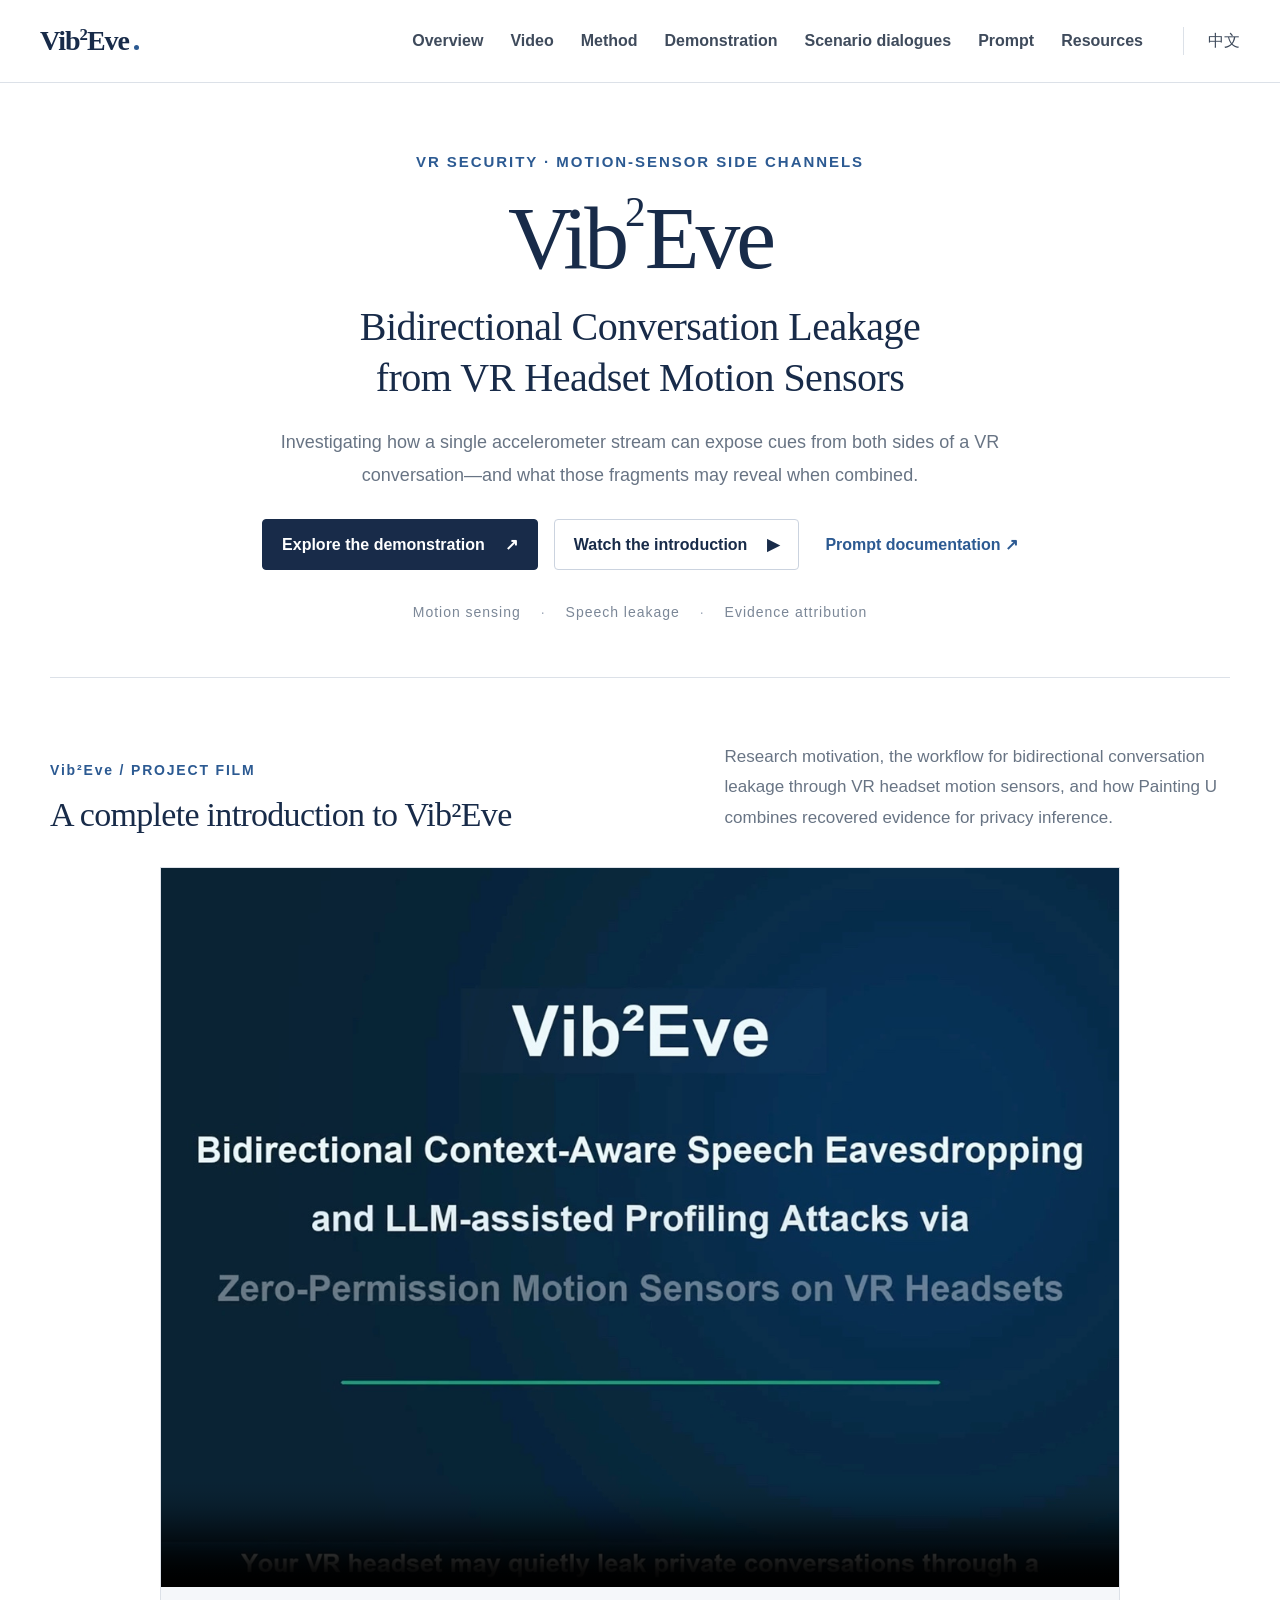
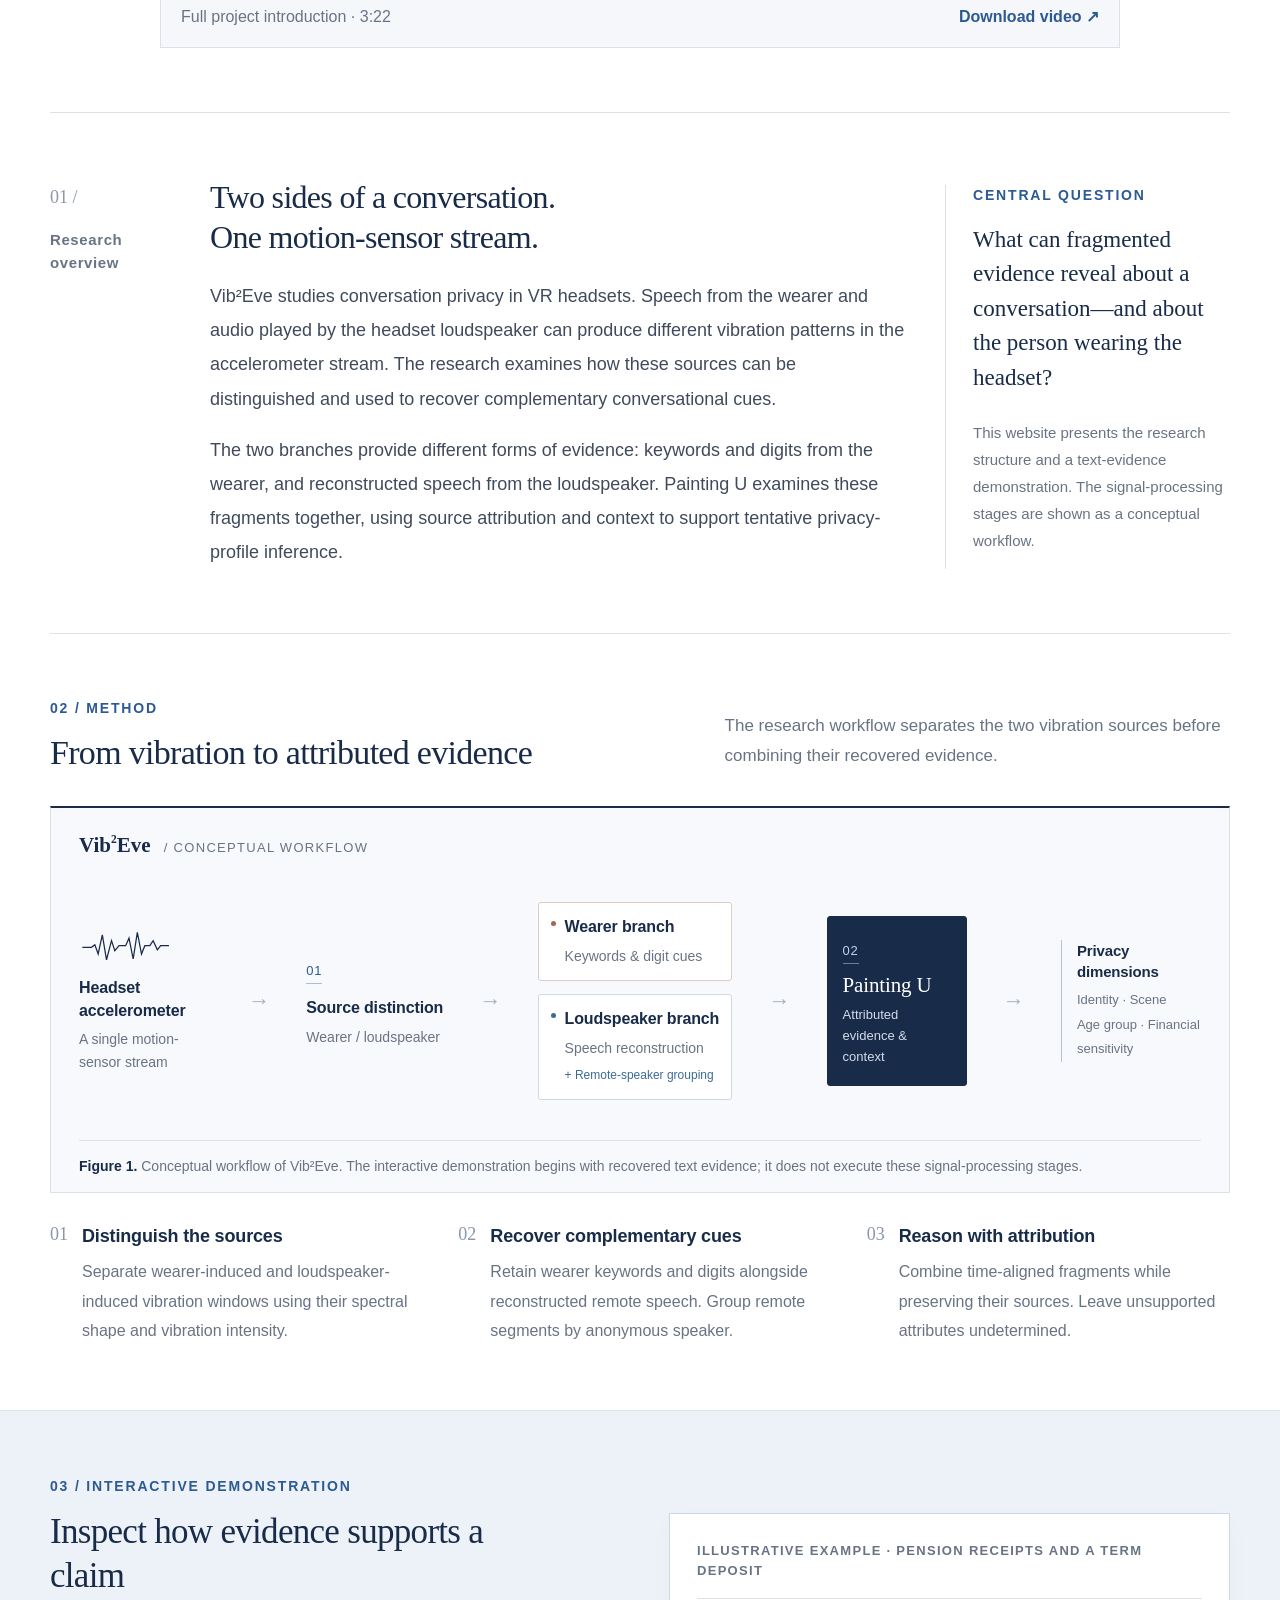
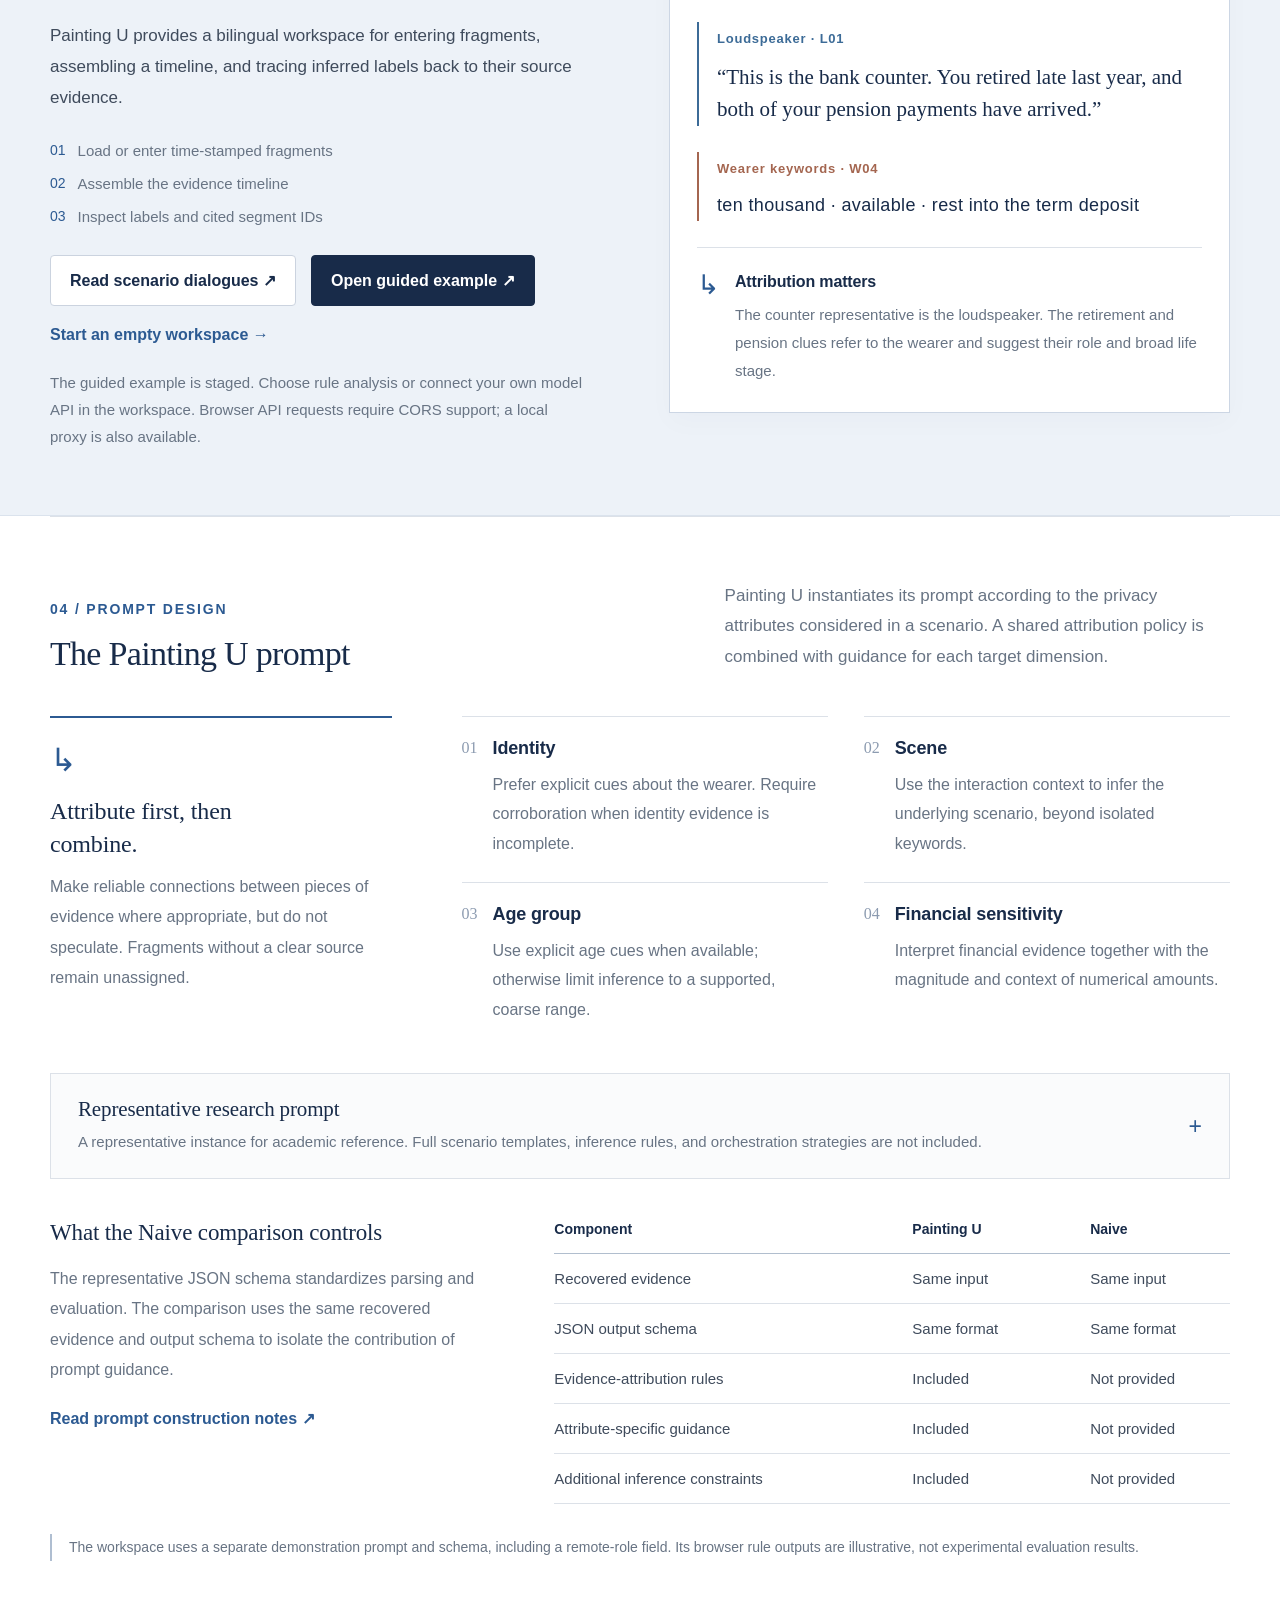
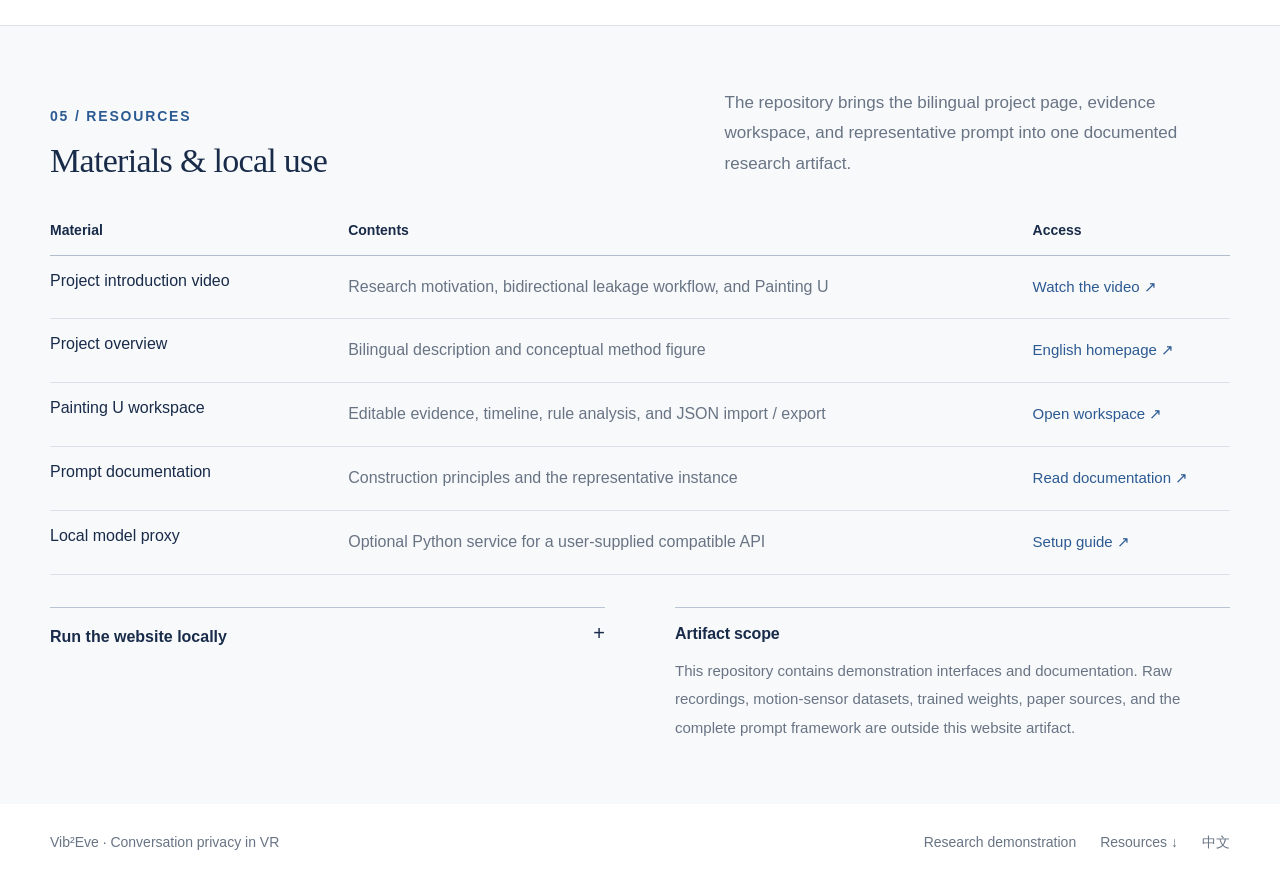
==== commit 227ffbce: "Preview the pension dialogue on the English home page" ====
--- a/index.html
+++ b/index.html
@@ -14,7 +14,7 @@
 <a class="skip-link" href="#main">Skip to content</a>
 <header class="masthead"><div class="nav-wrap"><a class="wordmark" href="index.html" aria-label="Vib squared Eve">Vib<sup>2</sup>Eve<span class="wordmark-dot"></span></a><nav aria-label="Main navigation"><a href="#overview">Overview</a><a href="#video">Video</a><a href="#method">Method</a><a href="#demonstration">Demonstration</a><a href="cases.html?lang=en">Scenario dialogues</a><a href="#prompt">Prompt</a><a href="#resources">Resources</a></nav><div class="nav-end"><a class="language" href="zh.html" lang="zh-CN">中文</a></div></div></header>
 <main id="main">
-<section class="hero container" aria-labelledby="projectTitle"><p class="eyebrow">VR SECURITY · MOTION-SENSOR SIDE CHANNELS</p><h1 id="projectTitle">Vib<sup>2</sup>Eve</h1><p class="research-title">Bidirectional Conversation Leakage<br>from VR Headset Motion Sensors</p><p class="hero-lead">Investigating how a single accelerometer stream can expose cues from both sides of a VR conversation—and what those fragments may reveal when combined.</p><div class="hero-actions"><a class="button primary" href="painting-u/index.html?example=verification">Explore the demonstration <span aria-hidden="true">↗</span></a><a class="button" href="#video">Watch the introduction <span aria-hidden="true">▶</span></a><a class="text-link" href="prompt.html">Prompt documentation ↗</a></div><div class="hero-topics"><span>Motion sensing</span><span>Speech leakage</span><span>Evidence attribution</span></div></section>
+<section class="hero container" aria-labelledby="projectTitle"><p class="eyebrow">VR SECURITY · MOTION-SENSOR SIDE CHANNELS</p><h1 id="projectTitle">Vib<sup>2</sup>Eve</h1><p class="research-title">Bidirectional Conversation Leakage<br>from VR Headset Motion Sensors</p><p class="hero-lead">Investigating how a single accelerometer stream can expose cues from both sides of a VR conversation—and what those fragments may reveal when combined.</p><div class="hero-actions"><a class="button primary" href="painting-u/index.html?example=pension">Explore the demonstration <span aria-hidden="true">↗</span></a><a class="button" href="#video">Watch the introduction <span aria-hidden="true">▶</span></a><a class="text-link" href="prompt.html">Prompt documentation ↗</a></div><div class="hero-topics"><span>Motion sensing</span><span>Speech leakage</span><span>Evidence attribution</span></div></section>
 <section class="section video-section container" id="video" aria-labelledby="videoTitle">
 <div class="section-heading"><div><p class="section-label">Vib²Eve / PROJECT FILM</p><h2 id="videoTitle">A complete introduction to Vib²Eve</h2></div><p>Research motivation, the workflow for bidirectional conversation leakage through VR headset motion sensors, and how Painting U combines recovered evidence for privacy inference.</p></div>
 <figure class="project-film"><video controls playsinline preload="none" width="1280" height="960" poster="video-poster.jpg" aria-label="Vib²Eve full project introduction video" aria-describedby="videoCaption"><source src="project-introduction.mp4" type="video/mp4">Your browser does not support embedded video. Use the download link below to watch it.</video><figcaption id="videoCaption"><span>Full project introduction · 3:22</span><a href="project-introduction.mp4" download="Vib2Eve-introduction.mp4">Download video ↗</a></figcaption></figure>
@@ -23,7 +23,7 @@
 <section class="section overview container" id="overview" aria-labelledby="overviewTitle"><div class="section-rail"><span class="section-number">01 /</span><p>Research overview</p></div><div class="overview-main"><h2 id="overviewTitle">Two sides of a conversation.<br>One motion-sensor stream.</h2><p class="body-large">Vib²Eve studies conversation privacy in VR headsets. Speech from the wearer and audio played by the headset loudspeaker can produce different vibration patterns in the accelerometer stream. The research examines how these sources can be distinguished and used to recover complementary conversational cues.</p><p>The two branches provide different forms of evidence: keywords and digits from the wearer, and reconstructed speech from the loudspeaker. Painting U examines these fragments together, using source attribution and context to support tentative privacy-profile inference.</p></div><aside class="research-question"><p class="eyebrow">CENTRAL QUESTION</p><blockquote>What can fragmented evidence reveal about a conversation—and about the person wearing the headset?</blockquote><p class="fineprint">This website presents the research structure and a text-evidence demonstration. The signal-processing stages are shown as a conceptual workflow.</p></aside></section>
 <section class="section container" id="method" aria-labelledby="methodTitle"><div class="section-heading"><div><p class="section-label">02 / METHOD</p><h2 id="methodTitle">From vibration to attributed evidence</h2></div><p>The research workflow separates the two vibration sources before combining their recovered evidence.</p></div>
 <figure class="method-figure"><div class="figure-tag">Vib<sup>2</sup>Eve <span> / CONCEPTUAL WORKFLOW</span></div><div class="pipeline"><div class="pipeline-node input-node"><svg viewBox="0 0 112 42" aria-hidden="true"><path d="M0 22h11l4-3 4 11 5-23 5 30 6-23 4 12 5-6h8l4-9 5 25 5-32 5 26 4-10h6l4-6 5 11 4-5h10"/></svg><h3>Headset accelerometer</h3><p>A single motion-sensor stream</p></div><span class="pipeline-arrow" aria-hidden="true">→</span><div class="pipeline-node source-node"><span class="node-label">01</span><h3>Source distinction</h3><p>Wearer / loudspeaker</p></div><span class="pipeline-arrow" aria-hidden="true">→</span><div class="branches"><div class="branch wearer"><span class="branch-dot"></span><div><h3>Wearer branch</h3><p>Keywords & digit cues</p></div></div><div class="branch remote"><span class="branch-dot"></span><div><h3>Loudspeaker branch</h3><p>Speech reconstruction</p><small>+ Remote-speaker grouping</small></div></div></div><span class="pipeline-arrow" aria-hidden="true">→</span><div class="pipeline-node painting-node"><span class="node-label">02</span><h3>Painting U</h3><p>Attributed evidence & context</p></div><span class="pipeline-arrow" aria-hidden="true">→</span><div class="pipeline-node output-node"><h3>Privacy dimensions</h3><p>Identity · Scene<br>Age group · Financial sensitivity</p></div></div><figcaption><strong>Figure 1.</strong> Conceptual workflow of Vib²Eve. The interactive demonstration begins with recovered text evidence; it does not execute these signal-processing stages.</figcaption></figure><div class="method-steps"><article><span class="step-index">01</span><h3>Distinguish the sources</h3><p>Separate wearer-induced and loudspeaker-induced vibration windows using their spectral shape and vibration intensity.</p></article><article><span class="step-index">02</span><h3>Recover complementary cues</h3><p>Retain wearer keywords and digits alongside reconstructed remote speech. Group remote segments by anonymous speaker.</p></article><article><span class="step-index">03</span><h3>Reason with attribution</h3><p>Combine time-aligned fragments while preserving their sources. Leave unsupported attributes undetermined.</p></article></div></section>
-<section class="demo-band" id="demonstration"><div class="container demo-layout"><div class="demo-intro"><p class="section-label">03 / INTERACTIVE DEMONSTRATION</p><h2>Inspect how evidence supports a claim</h2><p>Painting U provides a bilingual workspace for entering fragments, assembling a timeline, and tracing inferred labels back to their source evidence.</p><ol><li>Load or enter time-stamped fragments</li><li>Assemble the evidence timeline</li><li>Inspect labels and cited segment IDs</li></ol><div class="demo-actions"><a class="button" href="cases.html?lang=en">Read scenario dialogues ↗</a><a class="button primary" href="painting-u/index.html?example=verification">Open guided example ↗</a><a class="text-link" href="painting-u/index.html">Start an empty workspace →</a></div><p class="fineprint">The guided example is staged. Choose rule analysis or connect your own model API in the workspace. Browser API requests require CORS support; a local proxy is also available.</p></div><div class="evidence-preview"><p class="preview-label">ILLUSTRATIVE EXAMPLE · ACCOUNT VERIFICATION</p><div class="sample-evidence remote"><span>Remote speaker · L01</span><p>“I’m customer support. Please read the verification code.”</p></div><div class="sample-evidence wearer"><span>Wearer keywords · W02</span><p class="tokens">verification · 6 · 0 · 6 · 9 · 8 · 2</p></div><div class="attribution-result"><span class="result-symbol" aria-hidden="true">↳</span><div><h3>Attribution matters</h3><p>“Customer support” describes the remote speaker. These fragments alone do not establish the wearer’s identity or age.</p></div></div></div></div></section>
+<section class="demo-band" id="demonstration"><div class="container demo-layout"><div class="demo-intro"><p class="section-label">03 / INTERACTIVE DEMONSTRATION</p><h2>Inspect how evidence supports a claim</h2><p>Painting U provides a bilingual workspace for entering fragments, assembling a timeline, and tracing inferred labels back to their source evidence.</p><ol><li>Load or enter time-stamped fragments</li><li>Assemble the evidence timeline</li><li>Inspect labels and cited segment IDs</li></ol><div class="demo-actions"><a class="button" href="cases.html?lang=en">Read scenario dialogues ↗</a><a class="button primary" href="painting-u/index.html?example=pension">Open guided example ↗</a><a class="text-link" href="painting-u/index.html">Start an empty workspace →</a></div><p class="fineprint">The guided example is staged. Choose rule analysis or connect your own model API in the workspace. Browser API requests require CORS support; a local proxy is also available.</p></div><div class="evidence-preview"><p class="preview-label">ILLUSTRATIVE EXAMPLE · PENSION RECEIPTS AND A TERM DEPOSIT</p><div class="sample-evidence remote"><span>Loudspeaker · L01</span><p>“This is the bank counter. You retired late last year, and both of your pension payments have arrived.”</p></div><div class="sample-evidence wearer"><span>Wearer keywords · W04</span><p class="tokens">ten thousand · available · rest into the term deposit</p></div><div class="attribution-result"><span class="result-symbol" aria-hidden="true">↳</span><div><h3>Attribution matters</h3><p>The counter representative is the loudspeaker. The retirement and pension clues refer to the wearer and suggest their role and broad life stage.</p></div></div></div></div></section>
 <section class="section container" id="prompt" aria-labelledby="promptTitle"><div class="section-heading"><div><p class="section-label">04 / PROMPT DESIGN</p><h2 id="promptTitle">The Painting U prompt</h2></div><p>Painting U instantiates its prompt according to the privacy attributes considered in a scenario. A shared attribution policy is combined with guidance for each target dimension.</p></div><div class="prompt-layout"><aside class="attribution-note"><span class="note-mark" aria-hidden="true">↳</span><h3>Attribute first, then combine.</h3><p>Make reliable connections between pieces of evidence where appropriate, but do not speculate. Fragments without a clear source remain unassigned.</p></aside><div class="dimensions"><article><span class="dimension-index">01</span><div><h3>Identity</h3><p>Prefer explicit cues about the wearer. Require corroboration when identity evidence is incomplete.</p></div></article><article><span class="dimension-index">02</span><div><h3>Scene</h3><p>Use the interaction context to infer the underlying scenario, beyond isolated keywords.</p></div></article><article><span class="dimension-index">03</span><div><h3>Age group</h3><p>Use explicit age cues when available; otherwise limit inference to a supported, coarse range.</p></div></article><article><span class="dimension-index">04</span><div><h3>Financial sensitivity</h3><p>Interpret financial evidence together with the magnitude and context of numerical amounts.</p></div></article></div></div>
 <details class="prompt-details"><summary><div><h3>Representative research prompt</h3><p>A representative instance for academic reference. Full scenario templates, inference rules, and orchestration strategies are not included.</p></div><span class="expand-icon" aria-hidden="true">+</span></summary><div class="prompt-toolbar"><button class="button compact" type="button" id="copyPrompt" data-copied="Copied" data-failed="Select the prompt text to copy it.">Copy prompt</button><a class="text-link" href="painting-u-representative-prompt.txt" download>Download .txt ↓</a><span id="copyStatus" role="status" aria-live="polite"></span></div><pre id="representativePrompt" tabindex="0">Painting U: Reconstruction and Privacy Profile Inference
 
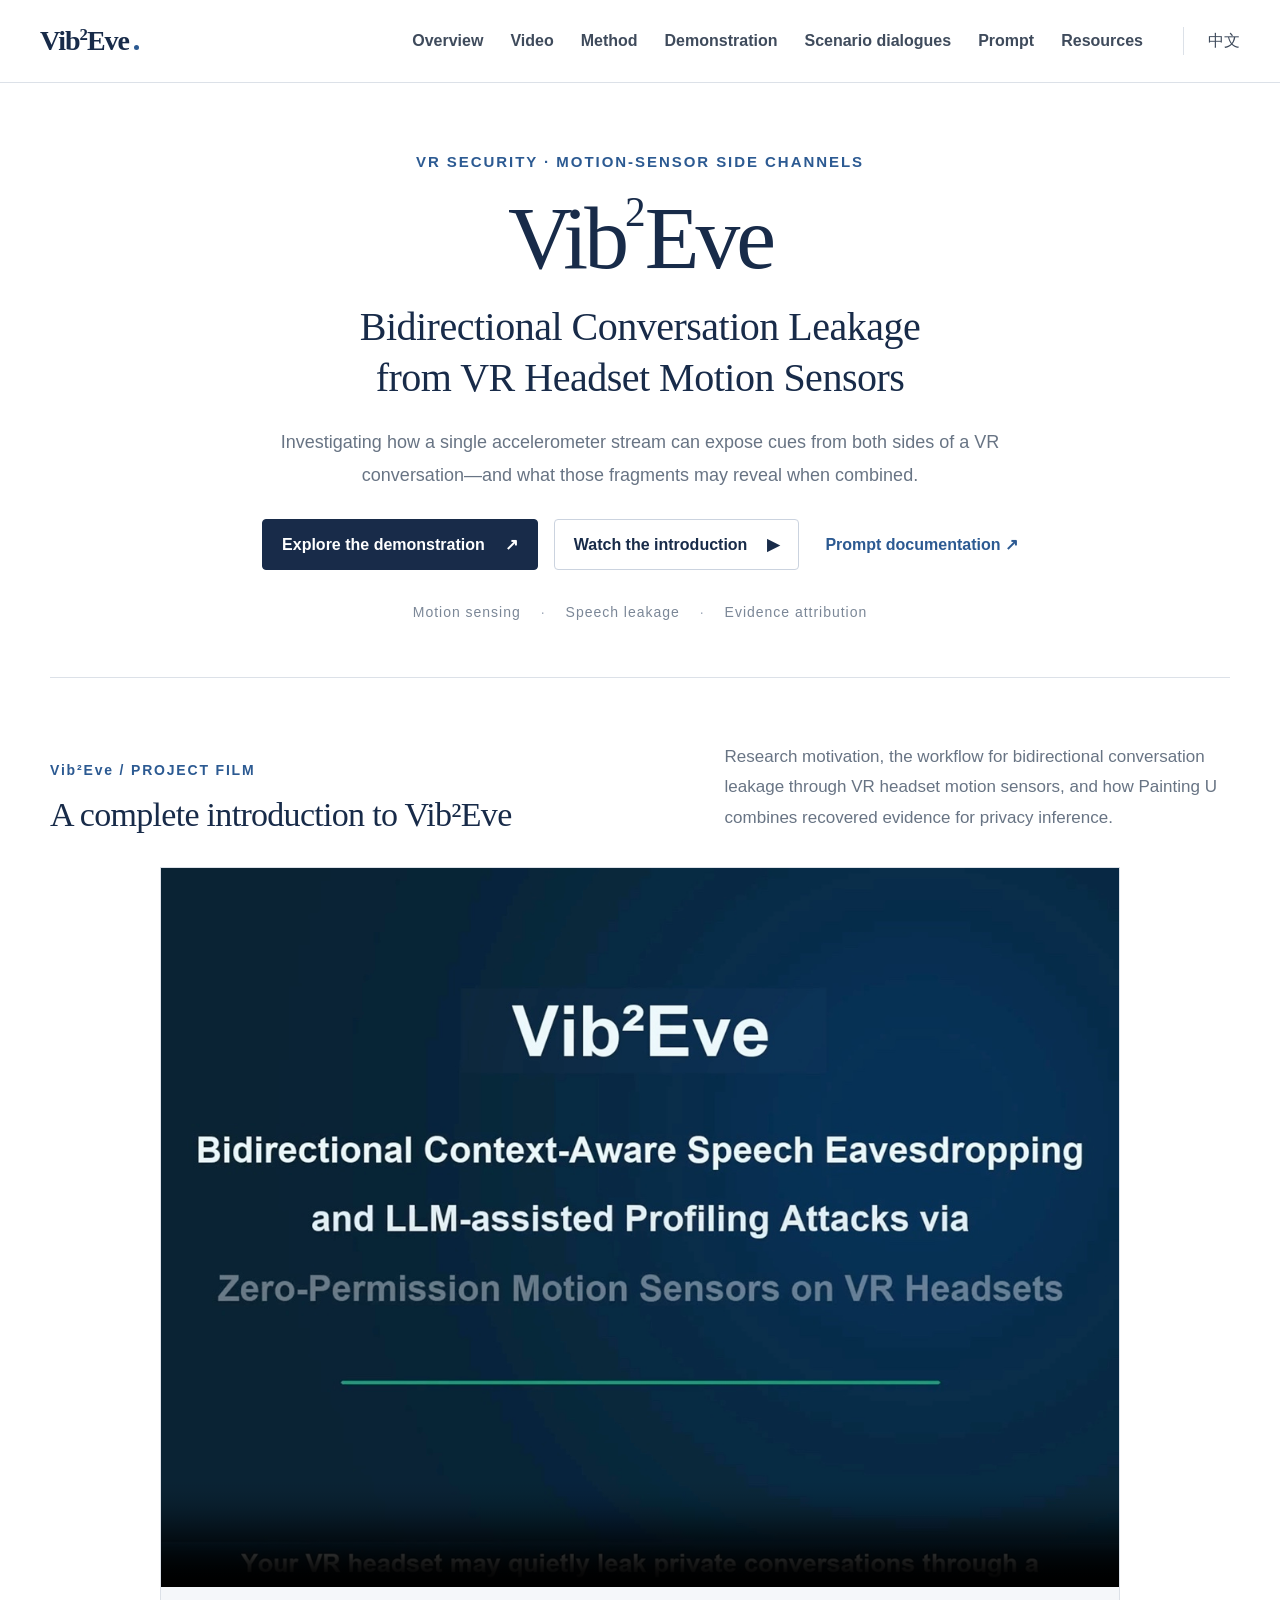
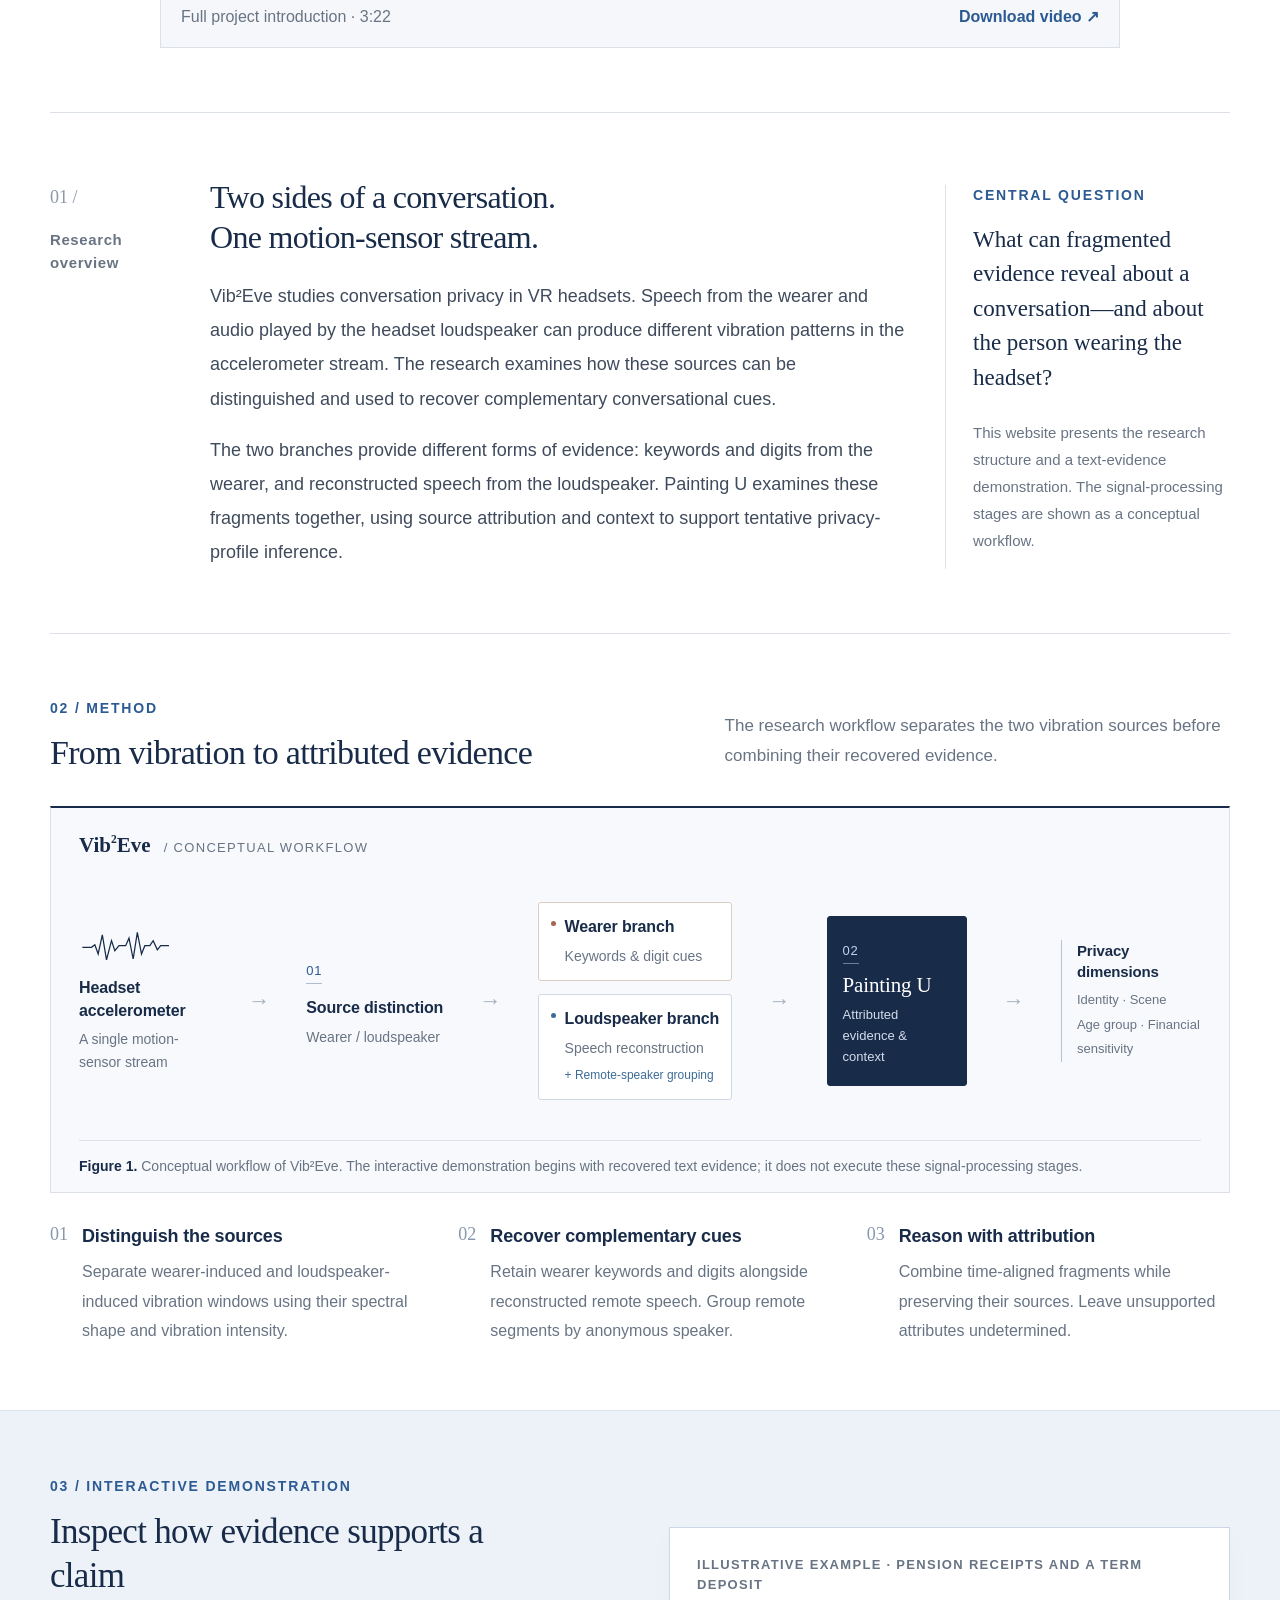
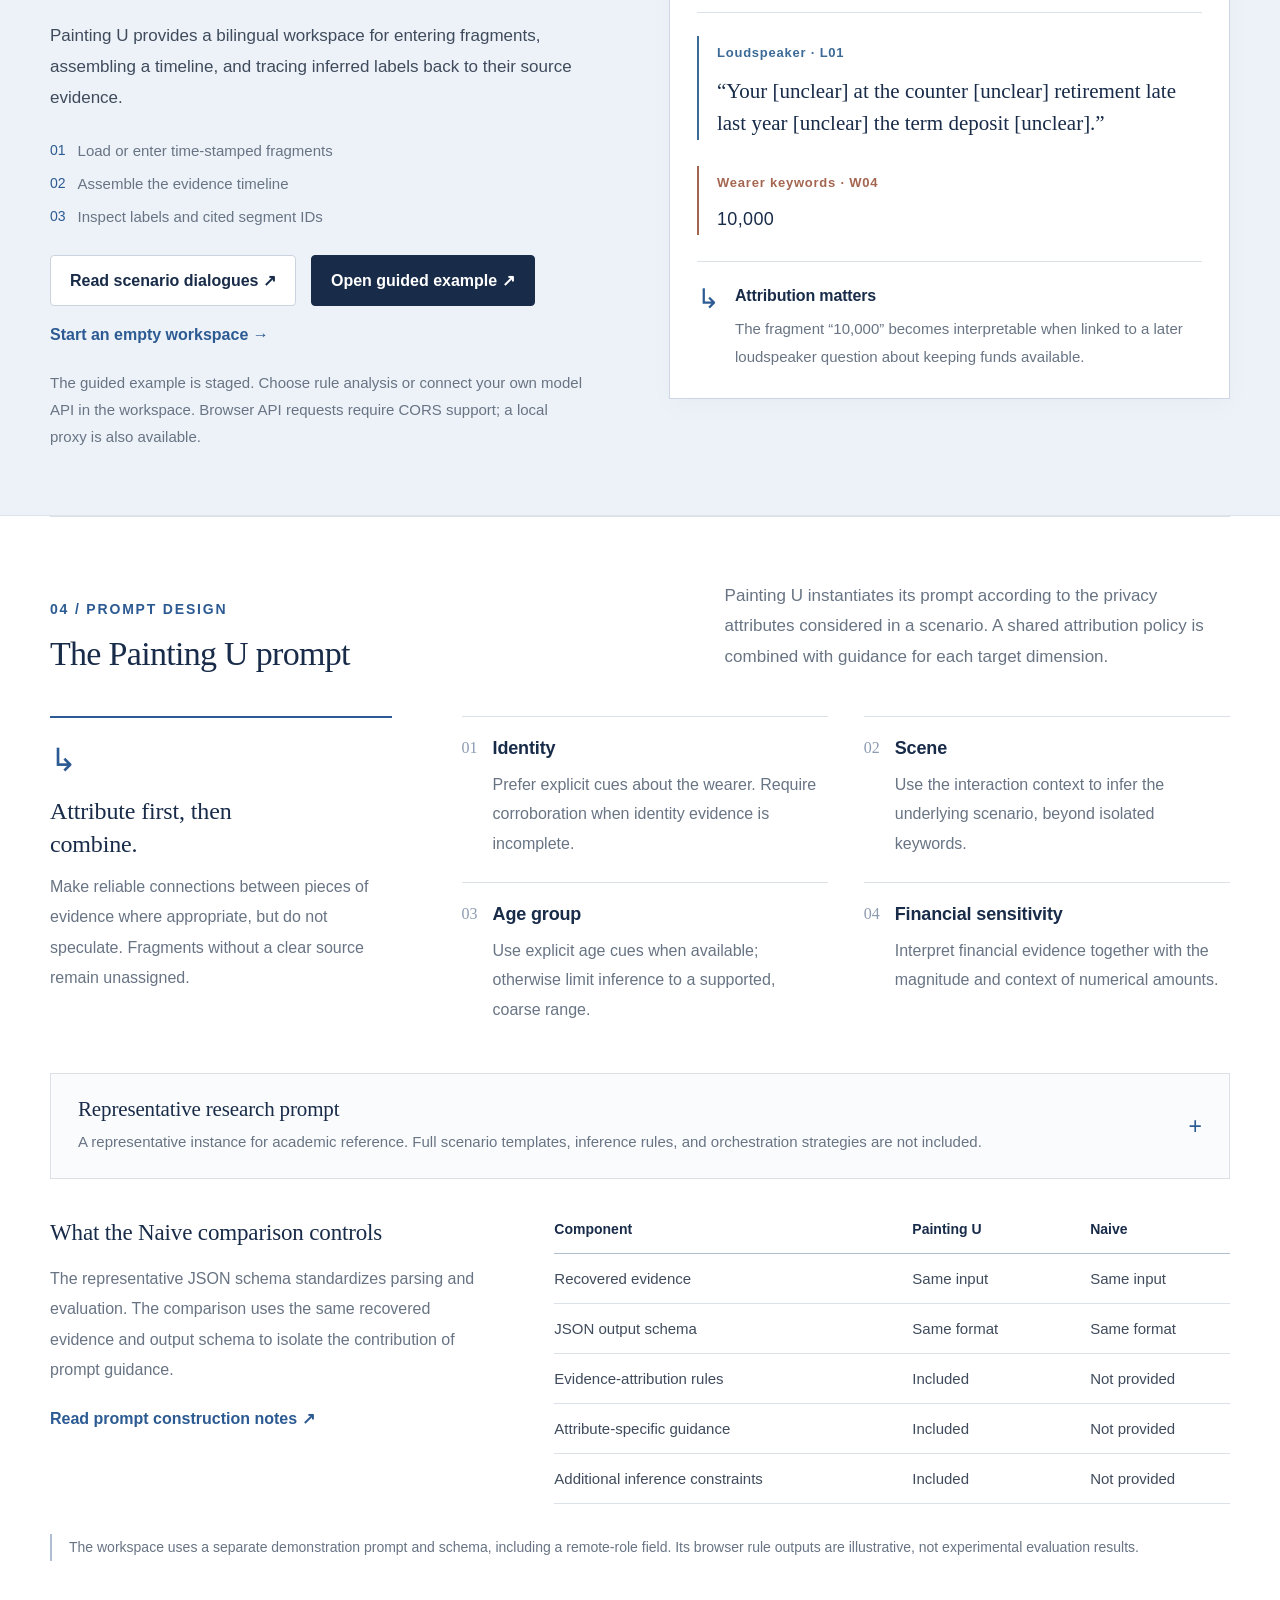
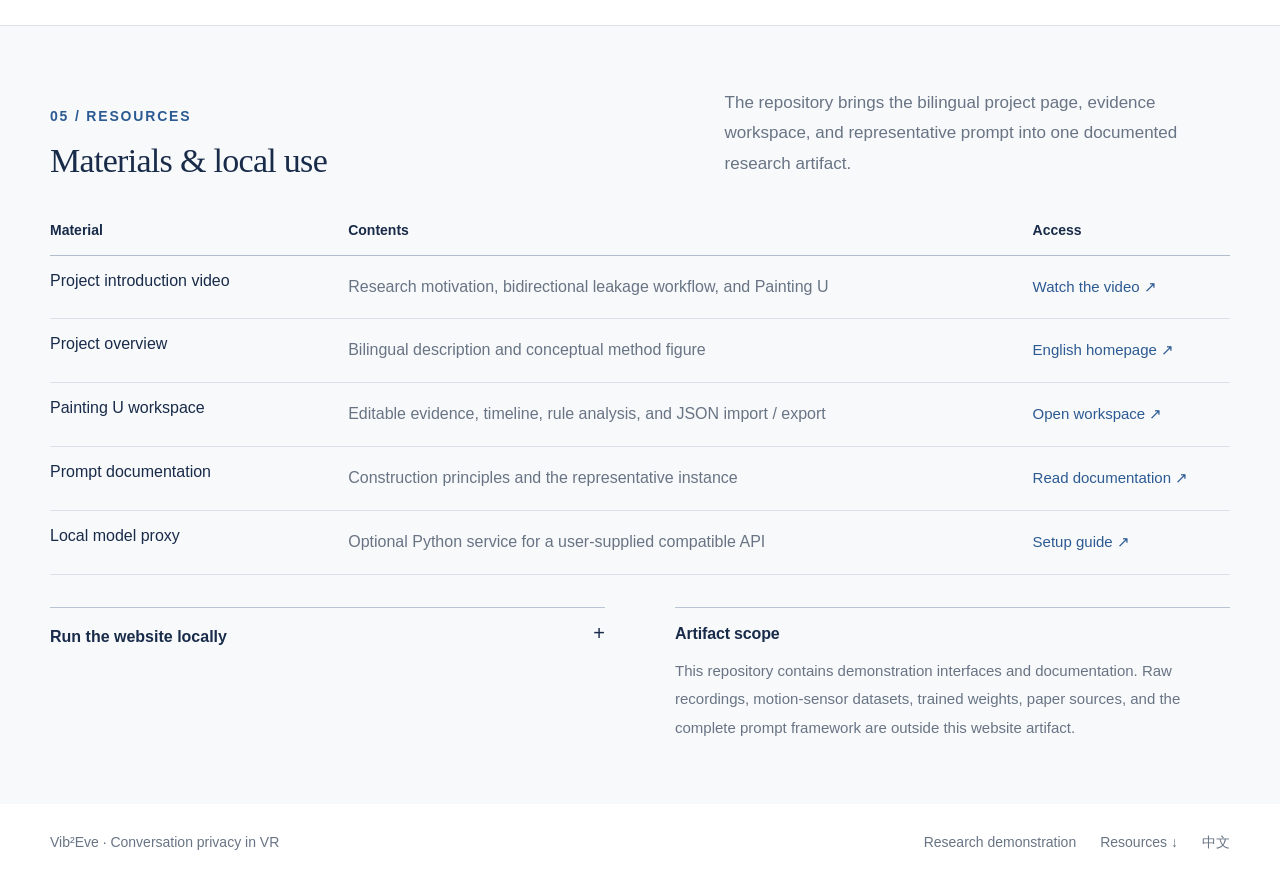
==== commit 7cad49bc: "Show the original wearer fragment in the English preview" ====
--- a/index.html
+++ b/index.html
@@ -23,7 +23,7 @@
 <section class="section overview container" id="overview" aria-labelledby="overviewTitle"><div class="section-rail"><span class="section-number">01 /</span><p>Research overview</p></div><div class="overview-main"><h2 id="overviewTitle">Two sides of a conversation.<br>One motion-sensor stream.</h2><p class="body-large">Vib²Eve studies conversation privacy in VR headsets. Speech from the wearer and audio played by the headset loudspeaker can produce different vibration patterns in the accelerometer stream. The research examines how these sources can be distinguished and used to recover complementary conversational cues.</p><p>The two branches provide different forms of evidence: keywords and digits from the wearer, and reconstructed speech from the loudspeaker. Painting U examines these fragments together, using source attribution and context to support tentative privacy-profile inference.</p></div><aside class="research-question"><p class="eyebrow">CENTRAL QUESTION</p><blockquote>What can fragmented evidence reveal about a conversation—and about the person wearing the headset?</blockquote><p class="fineprint">This website presents the research structure and a text-evidence demonstration. The signal-processing stages are shown as a conceptual workflow.</p></aside></section>
 <section class="section container" id="method" aria-labelledby="methodTitle"><div class="section-heading"><div><p class="section-label">02 / METHOD</p><h2 id="methodTitle">From vibration to attributed evidence</h2></div><p>The research workflow separates the two vibration sources before combining their recovered evidence.</p></div>
 <figure class="method-figure"><div class="figure-tag">Vib<sup>2</sup>Eve <span> / CONCEPTUAL WORKFLOW</span></div><div class="pipeline"><div class="pipeline-node input-node"><svg viewBox="0 0 112 42" aria-hidden="true"><path d="M0 22h11l4-3 4 11 5-23 5 30 6-23 4 12 5-6h8l4-9 5 25 5-32 5 26 4-10h6l4-6 5 11 4-5h10"/></svg><h3>Headset accelerometer</h3><p>A single motion-sensor stream</p></div><span class="pipeline-arrow" aria-hidden="true">→</span><div class="pipeline-node source-node"><span class="node-label">01</span><h3>Source distinction</h3><p>Wearer / loudspeaker</p></div><span class="pipeline-arrow" aria-hidden="true">→</span><div class="branches"><div class="branch wearer"><span class="branch-dot"></span><div><h3>Wearer branch</h3><p>Keywords & digit cues</p></div></div><div class="branch remote"><span class="branch-dot"></span><div><h3>Loudspeaker branch</h3><p>Speech reconstruction</p><small>+ Remote-speaker grouping</small></div></div></div><span class="pipeline-arrow" aria-hidden="true">→</span><div class="pipeline-node painting-node"><span class="node-label">02</span><h3>Painting U</h3><p>Attributed evidence & context</p></div><span class="pipeline-arrow" aria-hidden="true">→</span><div class="pipeline-node output-node"><h3>Privacy dimensions</h3><p>Identity · Scene<br>Age group · Financial sensitivity</p></div></div><figcaption><strong>Figure 1.</strong> Conceptual workflow of Vib²Eve. The interactive demonstration begins with recovered text evidence; it does not execute these signal-processing stages.</figcaption></figure><div class="method-steps"><article><span class="step-index">01</span><h3>Distinguish the sources</h3><p>Separate wearer-induced and loudspeaker-induced vibration windows using their spectral shape and vibration intensity.</p></article><article><span class="step-index">02</span><h3>Recover complementary cues</h3><p>Retain wearer keywords and digits alongside reconstructed remote speech. Group remote segments by anonymous speaker.</p></article><article><span class="step-index">03</span><h3>Reason with attribution</h3><p>Combine time-aligned fragments while preserving their sources. Leave unsupported attributes undetermined.</p></article></div></section>
-<section class="demo-band" id="demonstration"><div class="container demo-layout"><div class="demo-intro"><p class="section-label">03 / INTERACTIVE DEMONSTRATION</p><h2>Inspect how evidence supports a claim</h2><p>Painting U provides a bilingual workspace for entering fragments, assembling a timeline, and tracing inferred labels back to their source evidence.</p><ol><li>Load or enter time-stamped fragments</li><li>Assemble the evidence timeline</li><li>Inspect labels and cited segment IDs</li></ol><div class="demo-actions"><a class="button" href="cases.html?lang=en">Read scenario dialogues ↗</a><a class="button primary" href="painting-u/index.html?example=pension">Open guided example ↗</a><a class="text-link" href="painting-u/index.html">Start an empty workspace →</a></div><p class="fineprint">The guided example is staged. Choose rule analysis or connect your own model API in the workspace. Browser API requests require CORS support; a local proxy is also available.</p></div><div class="evidence-preview"><p class="preview-label">ILLUSTRATIVE EXAMPLE · PENSION RECEIPTS AND A TERM DEPOSIT</p><div class="sample-evidence remote"><span>Loudspeaker · L01</span><p>“This is the bank counter. You retired late last year, and both of your pension payments have arrived.”</p></div><div class="sample-evidence wearer"><span>Wearer keywords · W04</span><p class="tokens">ten thousand · available · rest into the term deposit</p></div><div class="attribution-result"><span class="result-symbol" aria-hidden="true">↳</span><div><h3>Attribution matters</h3><p>The counter representative is the loudspeaker. The retirement and pension clues refer to the wearer and suggest their role and broad life stage.</p></div></div></div></div></section>
+<section class="demo-band" id="demonstration"><div class="container demo-layout"><div class="demo-intro"><p class="section-label">03 / INTERACTIVE DEMONSTRATION</p><h2>Inspect how evidence supports a claim</h2><p>Painting U provides a bilingual workspace for entering fragments, assembling a timeline, and tracing inferred labels back to their source evidence.</p><ol><li>Load or enter time-stamped fragments</li><li>Assemble the evidence timeline</li><li>Inspect labels and cited segment IDs</li></ol><div class="demo-actions"><a class="button" href="cases.html?lang=en">Read scenario dialogues ↗</a><a class="button primary" href="painting-u/index.html?example=pension">Open guided example ↗</a><a class="text-link" href="painting-u/index.html">Start an empty workspace →</a></div><p class="fineprint">The guided example is staged. Choose rule analysis or connect your own model API in the workspace. Browser API requests require CORS support; a local proxy is also available.</p></div><div class="evidence-preview"><p class="preview-label">ILLUSTRATIVE EXAMPLE · PENSION RECEIPTS AND A TERM DEPOSIT</p><div class="sample-evidence remote"><span>Loudspeaker · L01</span><p>“Your [unclear] at the counter [unclear] retirement late last year [unclear] the term deposit [unclear].”</p></div><div class="sample-evidence wearer"><span>Wearer keywords · W04</span><p class="tokens">10,000</p></div><div class="attribution-result"><span class="result-symbol" aria-hidden="true">↳</span><div><h3>Attribution matters</h3><p>The fragment “10,000” becomes interpretable when linked to a later loudspeaker question about keeping funds available.</p></div></div></div></div></section>
 <section class="section container" id="prompt" aria-labelledby="promptTitle"><div class="section-heading"><div><p class="section-label">04 / PROMPT DESIGN</p><h2 id="promptTitle">The Painting U prompt</h2></div><p>Painting U instantiates its prompt according to the privacy attributes considered in a scenario. A shared attribution policy is combined with guidance for each target dimension.</p></div><div class="prompt-layout"><aside class="attribution-note"><span class="note-mark" aria-hidden="true">↳</span><h3>Attribute first, then combine.</h3><p>Make reliable connections between pieces of evidence where appropriate, but do not speculate. Fragments without a clear source remain unassigned.</p></aside><div class="dimensions"><article><span class="dimension-index">01</span><div><h3>Identity</h3><p>Prefer explicit cues about the wearer. Require corroboration when identity evidence is incomplete.</p></div></article><article><span class="dimension-index">02</span><div><h3>Scene</h3><p>Use the interaction context to infer the underlying scenario, beyond isolated keywords.</p></div></article><article><span class="dimension-index">03</span><div><h3>Age group</h3><p>Use explicit age cues when available; otherwise limit inference to a supported, coarse range.</p></div></article><article><span class="dimension-index">04</span><div><h3>Financial sensitivity</h3><p>Interpret financial evidence together with the magnitude and context of numerical amounts.</p></div></article></div></div>
 <details class="prompt-details"><summary><div><h3>Representative research prompt</h3><p>A representative instance for academic reference. Full scenario templates, inference rules, and orchestration strategies are not included.</p></div><span class="expand-icon" aria-hidden="true">+</span></summary><div class="prompt-toolbar"><button class="button compact" type="button" id="copyPrompt" data-copied="Copied" data-failed="Select the prompt text to copy it.">Copy prompt</button><a class="text-link" href="painting-u-representative-prompt.txt" download>Download .txt ↓</a><span id="copyStatus" role="status" aria-live="polite"></span></div><pre id="representativePrompt" tabindex="0">Painting U: Reconstruction and Privacy Profile Inference
 
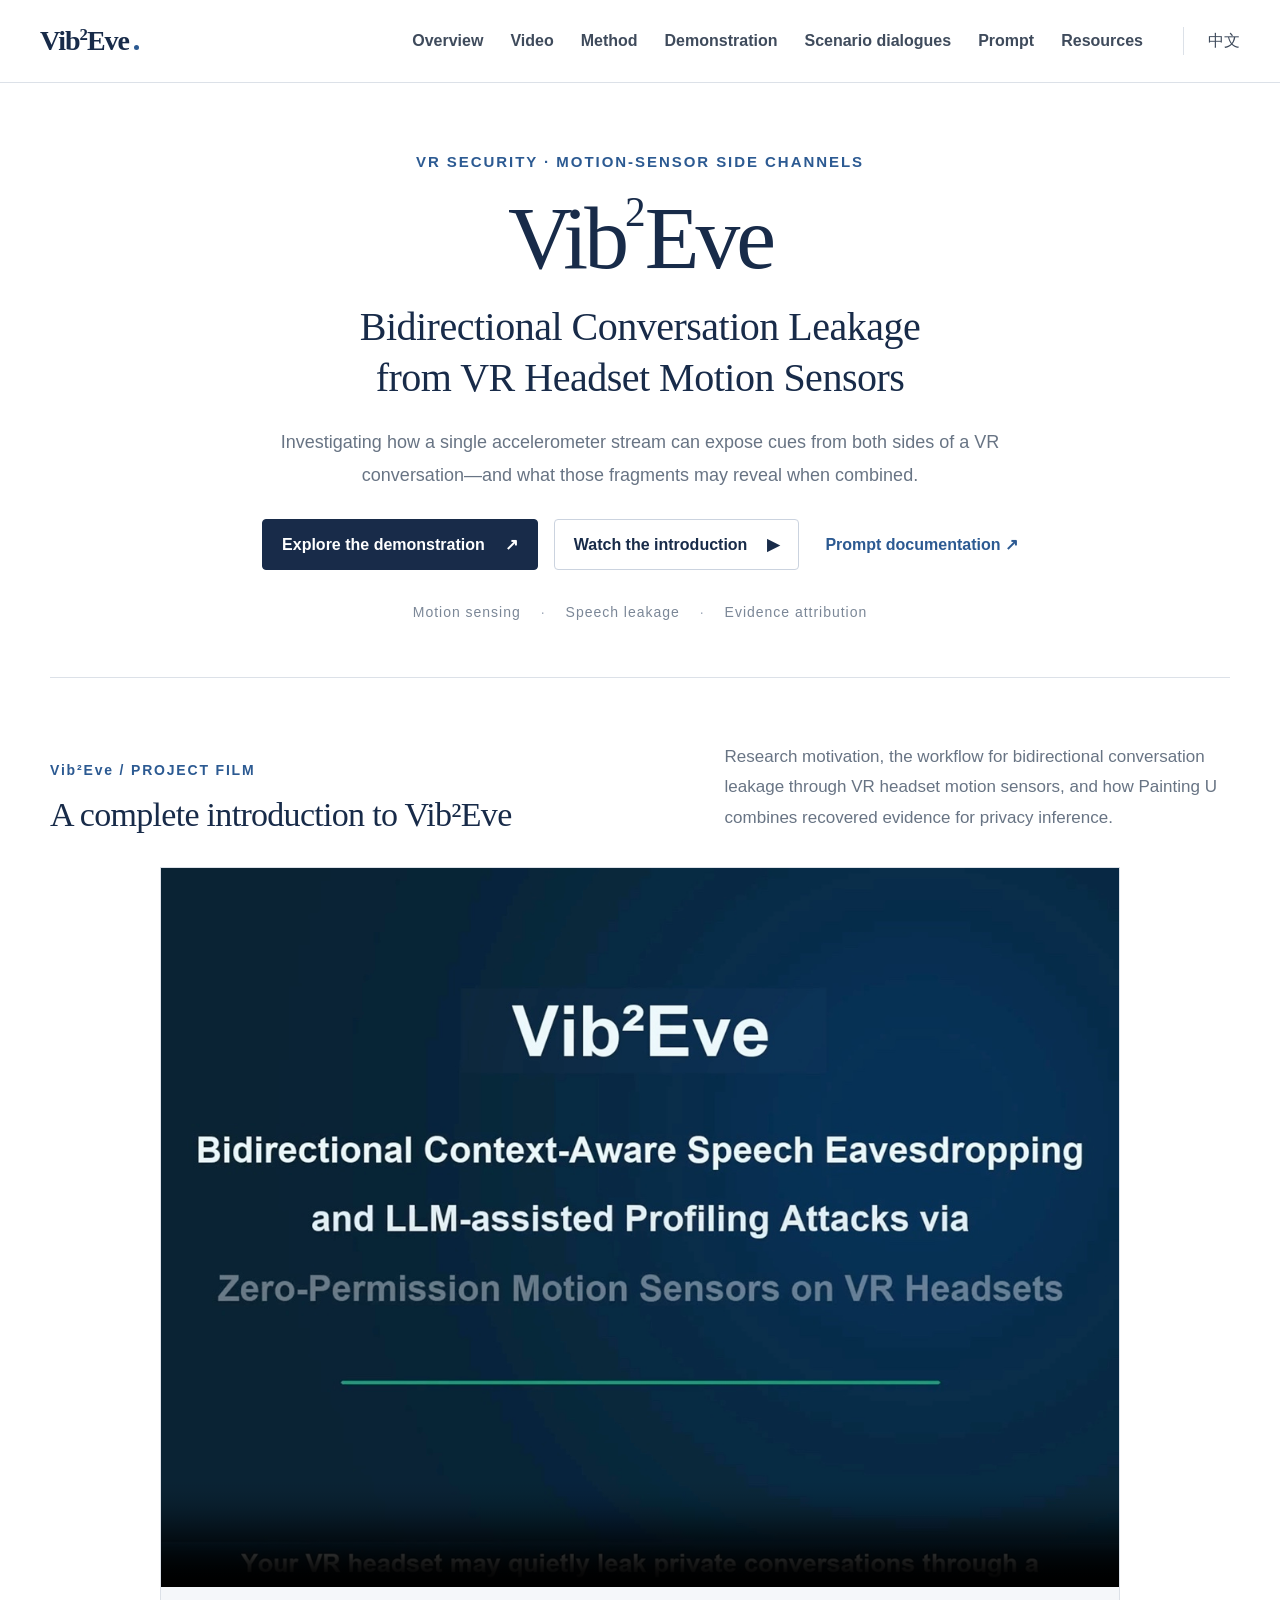
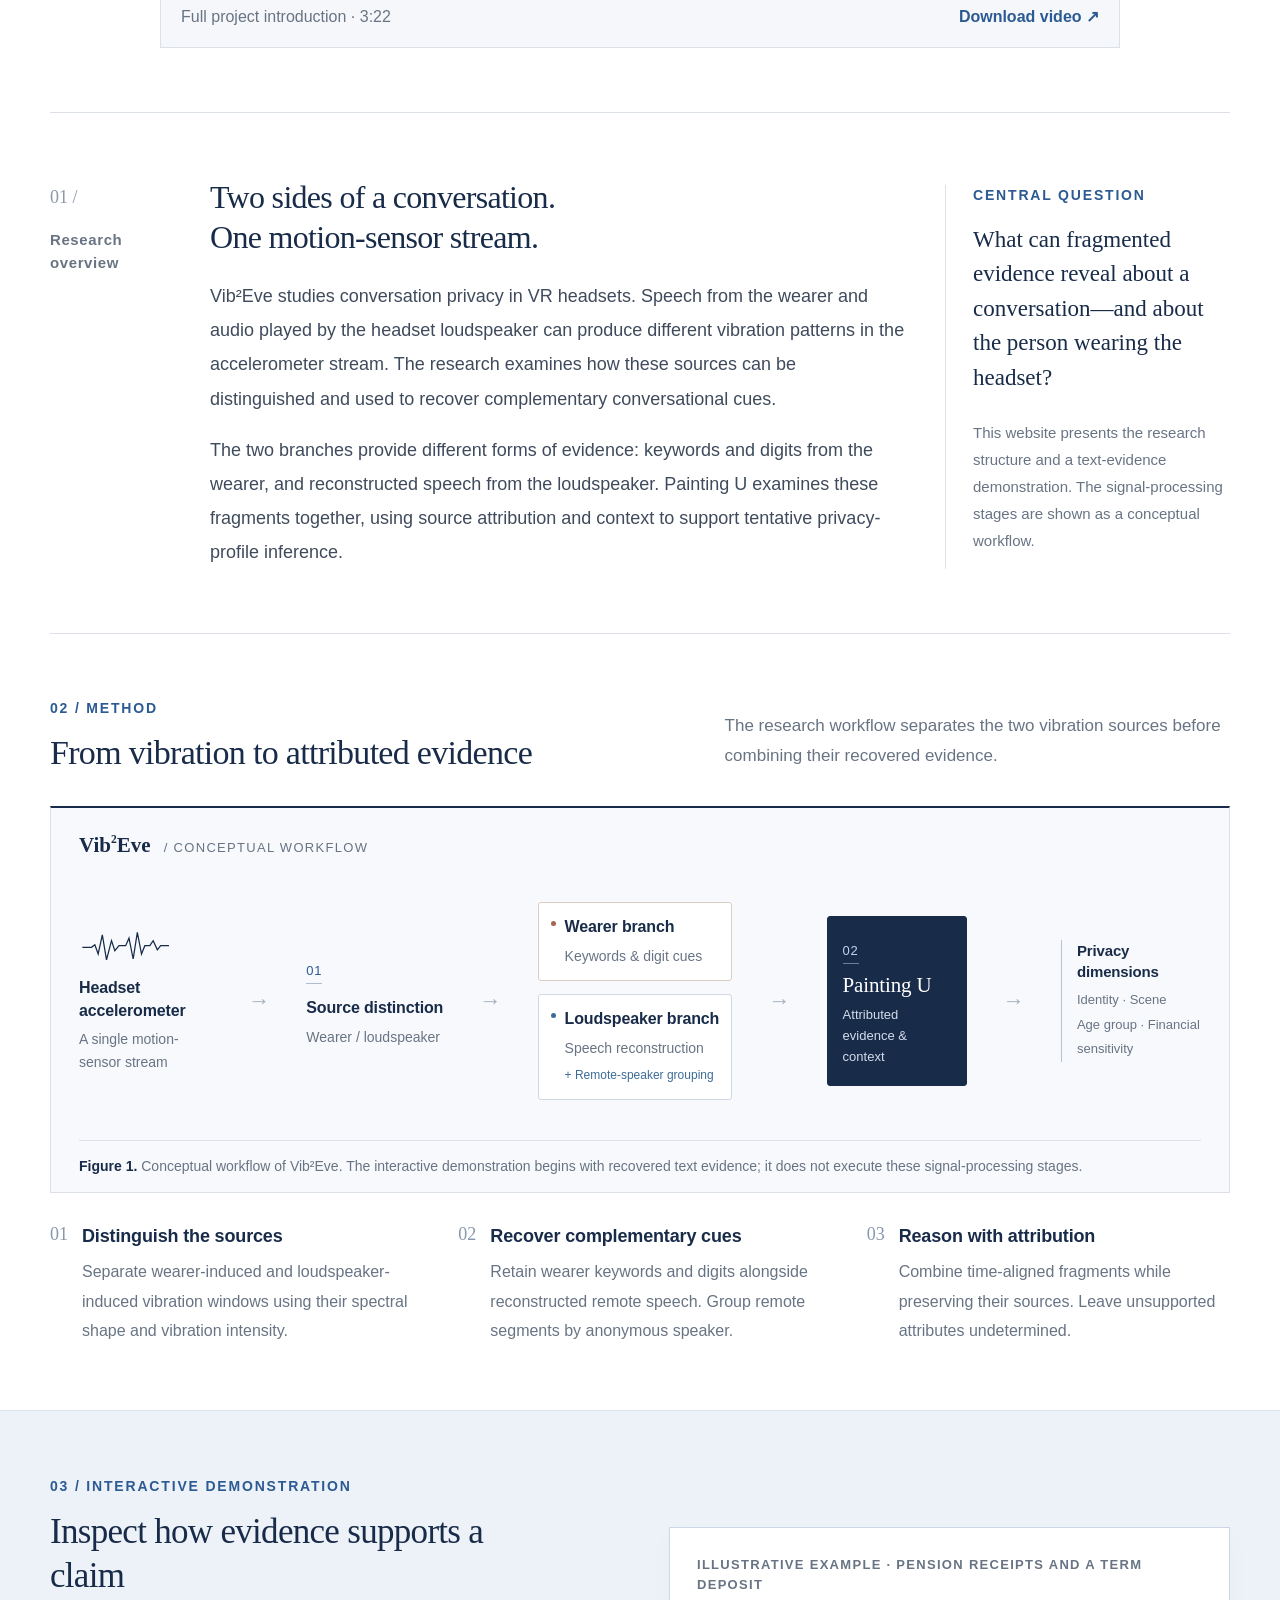
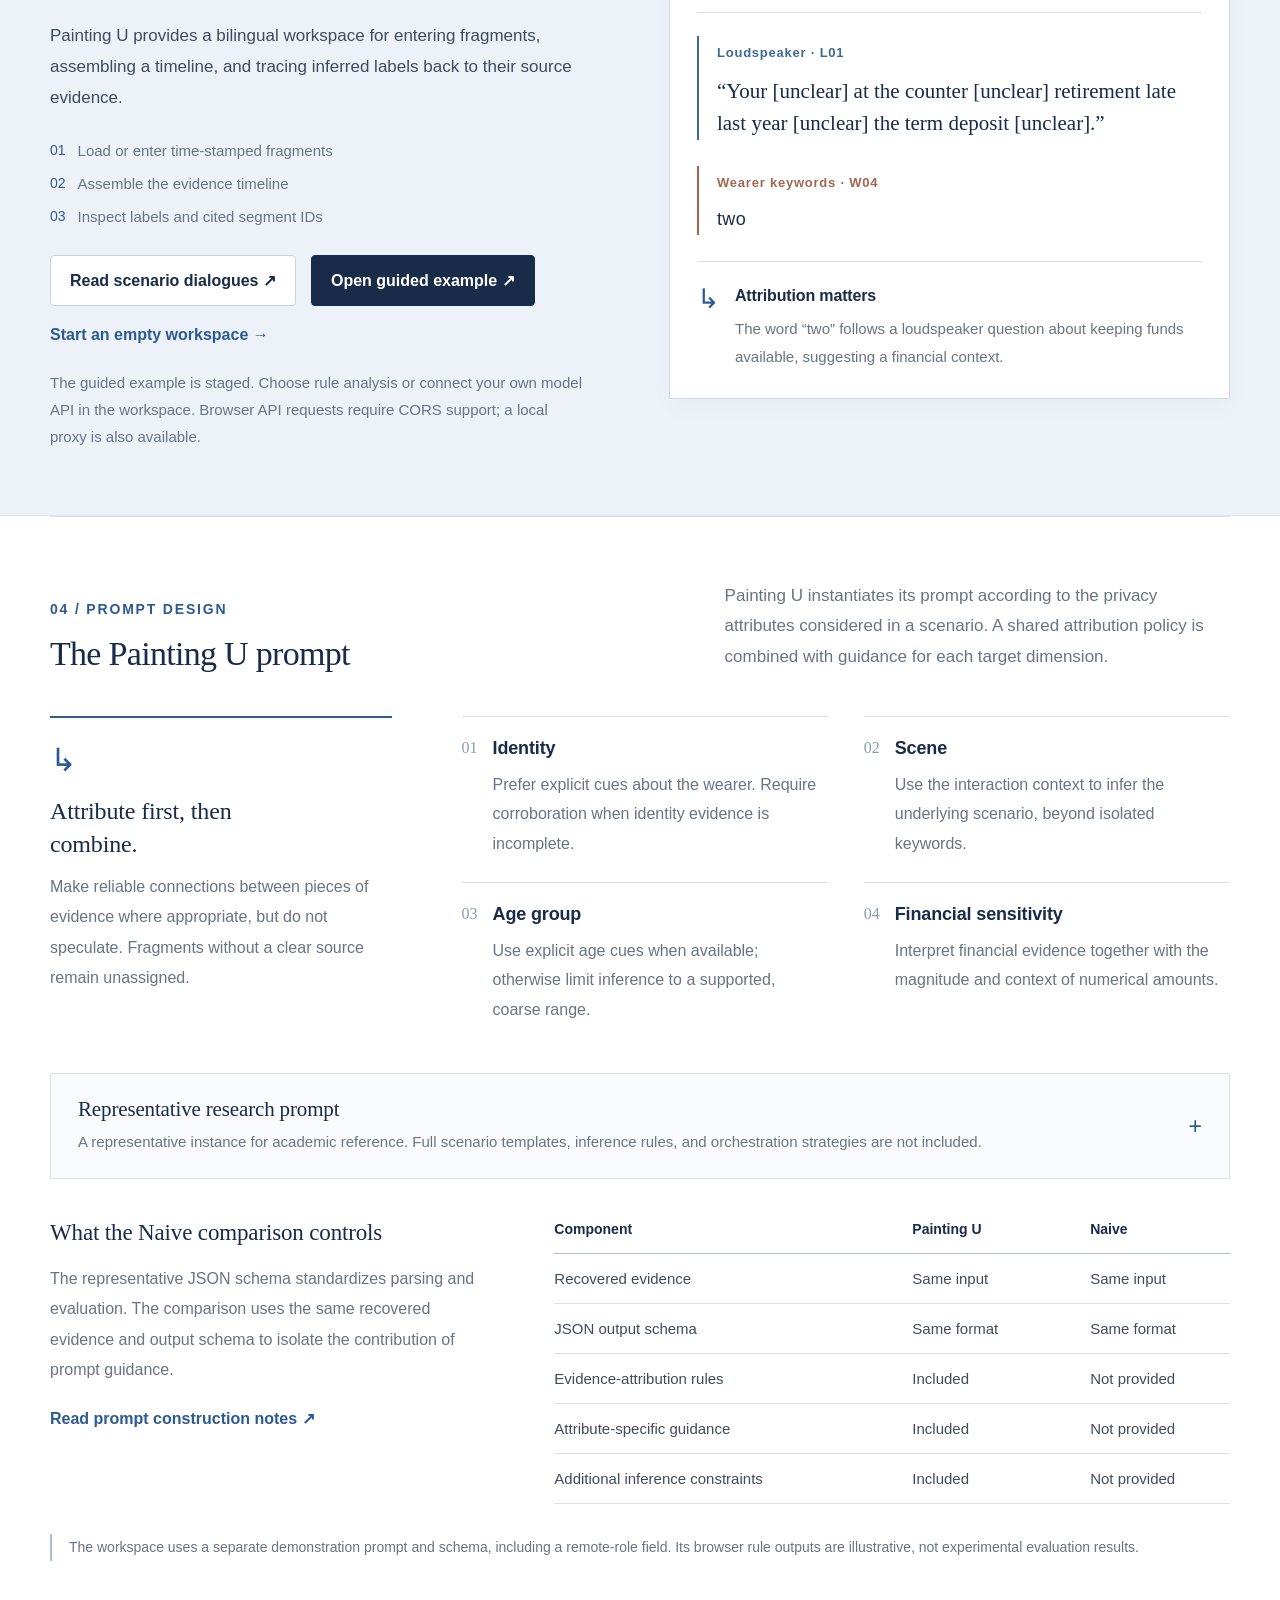
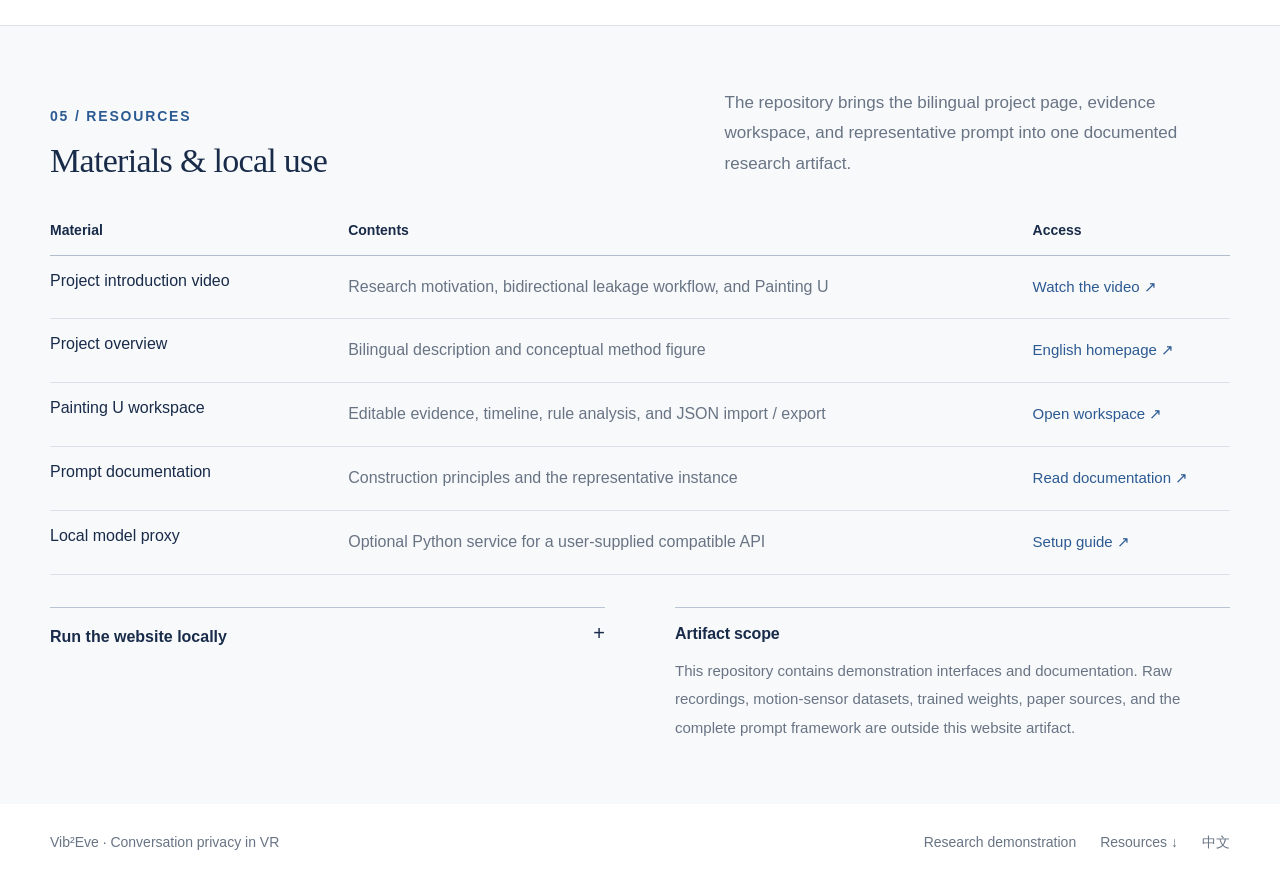
==== commit aa093802: "Align the English preview with the wearer vocabulary" ====
--- a/index.html
+++ b/index.html
@@ -23,7 +23,7 @@
 <section class="section overview container" id="overview" aria-labelledby="overviewTitle"><div class="section-rail"><span class="section-number">01 /</span><p>Research overview</p></div><div class="overview-main"><h2 id="overviewTitle">Two sides of a conversation.<br>One motion-sensor stream.</h2><p class="body-large">Vib²Eve studies conversation privacy in VR headsets. Speech from the wearer and audio played by the headset loudspeaker can produce different vibration patterns in the accelerometer stream. The research examines how these sources can be distinguished and used to recover complementary conversational cues.</p><p>The two branches provide different forms of evidence: keywords and digits from the wearer, and reconstructed speech from the loudspeaker. Painting U examines these fragments together, using source attribution and context to support tentative privacy-profile inference.</p></div><aside class="research-question"><p class="eyebrow">CENTRAL QUESTION</p><blockquote>What can fragmented evidence reveal about a conversation—and about the person wearing the headset?</blockquote><p class="fineprint">This website presents the research structure and a text-evidence demonstration. The signal-processing stages are shown as a conceptual workflow.</p></aside></section>
 <section class="section container" id="method" aria-labelledby="methodTitle"><div class="section-heading"><div><p class="section-label">02 / METHOD</p><h2 id="methodTitle">From vibration to attributed evidence</h2></div><p>The research workflow separates the two vibration sources before combining their recovered evidence.</p></div>
 <figure class="method-figure"><div class="figure-tag">Vib<sup>2</sup>Eve <span> / CONCEPTUAL WORKFLOW</span></div><div class="pipeline"><div class="pipeline-node input-node"><svg viewBox="0 0 112 42" aria-hidden="true"><path d="M0 22h11l4-3 4 11 5-23 5 30 6-23 4 12 5-6h8l4-9 5 25 5-32 5 26 4-10h6l4-6 5 11 4-5h10"/></svg><h3>Headset accelerometer</h3><p>A single motion-sensor stream</p></div><span class="pipeline-arrow" aria-hidden="true">→</span><div class="pipeline-node source-node"><span class="node-label">01</span><h3>Source distinction</h3><p>Wearer / loudspeaker</p></div><span class="pipeline-arrow" aria-hidden="true">→</span><div class="branches"><div class="branch wearer"><span class="branch-dot"></span><div><h3>Wearer branch</h3><p>Keywords & digit cues</p></div></div><div class="branch remote"><span class="branch-dot"></span><div><h3>Loudspeaker branch</h3><p>Speech reconstruction</p><small>+ Remote-speaker grouping</small></div></div></div><span class="pipeline-arrow" aria-hidden="true">→</span><div class="pipeline-node painting-node"><span class="node-label">02</span><h3>Painting U</h3><p>Attributed evidence & context</p></div><span class="pipeline-arrow" aria-hidden="true">→</span><div class="pipeline-node output-node"><h3>Privacy dimensions</h3><p>Identity · Scene<br>Age group · Financial sensitivity</p></div></div><figcaption><strong>Figure 1.</strong> Conceptual workflow of Vib²Eve. The interactive demonstration begins with recovered text evidence; it does not execute these signal-processing stages.</figcaption></figure><div class="method-steps"><article><span class="step-index">01</span><h3>Distinguish the sources</h3><p>Separate wearer-induced and loudspeaker-induced vibration windows using their spectral shape and vibration intensity.</p></article><article><span class="step-index">02</span><h3>Recover complementary cues</h3><p>Retain wearer keywords and digits alongside reconstructed remote speech. Group remote segments by anonymous speaker.</p></article><article><span class="step-index">03</span><h3>Reason with attribution</h3><p>Combine time-aligned fragments while preserving their sources. Leave unsupported attributes undetermined.</p></article></div></section>
-<section class="demo-band" id="demonstration"><div class="container demo-layout"><div class="demo-intro"><p class="section-label">03 / INTERACTIVE DEMONSTRATION</p><h2>Inspect how evidence supports a claim</h2><p>Painting U provides a bilingual workspace for entering fragments, assembling a timeline, and tracing inferred labels back to their source evidence.</p><ol><li>Load or enter time-stamped fragments</li><li>Assemble the evidence timeline</li><li>Inspect labels and cited segment IDs</li></ol><div class="demo-actions"><a class="button" href="cases.html?lang=en">Read scenario dialogues ↗</a><a class="button primary" href="painting-u/index.html?example=pension">Open guided example ↗</a><a class="text-link" href="painting-u/index.html">Start an empty workspace →</a></div><p class="fineprint">The guided example is staged. Choose rule analysis or connect your own model API in the workspace. Browser API requests require CORS support; a local proxy is also available.</p></div><div class="evidence-preview"><p class="preview-label">ILLUSTRATIVE EXAMPLE · PENSION RECEIPTS AND A TERM DEPOSIT</p><div class="sample-evidence remote"><span>Loudspeaker · L01</span><p>“Your [unclear] at the counter [unclear] retirement late last year [unclear] the term deposit [unclear].”</p></div><div class="sample-evidence wearer"><span>Wearer keywords · W04</span><p class="tokens">10,000</p></div><div class="attribution-result"><span class="result-symbol" aria-hidden="true">↳</span><div><h3>Attribution matters</h3><p>The fragment “10,000” becomes interpretable when linked to a later loudspeaker question about keeping funds available.</p></div></div></div></div></section>
+<section class="demo-band" id="demonstration"><div class="container demo-layout"><div class="demo-intro"><p class="section-label">03 / INTERACTIVE DEMONSTRATION</p><h2>Inspect how evidence supports a claim</h2><p>Painting U provides a bilingual workspace for entering fragments, assembling a timeline, and tracing inferred labels back to their source evidence.</p><ol><li>Load or enter time-stamped fragments</li><li>Assemble the evidence timeline</li><li>Inspect labels and cited segment IDs</li></ol><div class="demo-actions"><a class="button" href="cases.html?lang=en">Read scenario dialogues ↗</a><a class="button primary" href="painting-u/index.html?example=pension">Open guided example ↗</a><a class="text-link" href="painting-u/index.html">Start an empty workspace →</a></div><p class="fineprint">The guided example is staged. Choose rule analysis or connect your own model API in the workspace. Browser API requests require CORS support; a local proxy is also available.</p></div><div class="evidence-preview"><p class="preview-label">ILLUSTRATIVE EXAMPLE · PENSION RECEIPTS AND A TERM DEPOSIT</p><div class="sample-evidence remote"><span>Loudspeaker · L01</span><p>“Your [unclear] at the counter [unclear] retirement late last year [unclear] the term deposit [unclear].”</p></div><div class="sample-evidence wearer"><span>Wearer keywords · W04</span><p class="tokens">two</p></div><div class="attribution-result"><span class="result-symbol" aria-hidden="true">↳</span><div><h3>Attribution matters</h3><p>The word “two” follows a loudspeaker question about keeping funds available, suggesting a financial context.</p></div></div></div></div></section>
 <section class="section container" id="prompt" aria-labelledby="promptTitle"><div class="section-heading"><div><p class="section-label">04 / PROMPT DESIGN</p><h2 id="promptTitle">The Painting U prompt</h2></div><p>Painting U instantiates its prompt according to the privacy attributes considered in a scenario. A shared attribution policy is combined with guidance for each target dimension.</p></div><div class="prompt-layout"><aside class="attribution-note"><span class="note-mark" aria-hidden="true">↳</span><h3>Attribute first, then combine.</h3><p>Make reliable connections between pieces of evidence where appropriate, but do not speculate. Fragments without a clear source remain unassigned.</p></aside><div class="dimensions"><article><span class="dimension-index">01</span><div><h3>Identity</h3><p>Prefer explicit cues about the wearer. Require corroboration when identity evidence is incomplete.</p></div></article><article><span class="dimension-index">02</span><div><h3>Scene</h3><p>Use the interaction context to infer the underlying scenario, beyond isolated keywords.</p></div></article><article><span class="dimension-index">03</span><div><h3>Age group</h3><p>Use explicit age cues when available; otherwise limit inference to a supported, coarse range.</p></div></article><article><span class="dimension-index">04</span><div><h3>Financial sensitivity</h3><p>Interpret financial evidence together with the magnitude and context of numerical amounts.</p></div></article></div></div>
 <details class="prompt-details"><summary><div><h3>Representative research prompt</h3><p>A representative instance for academic reference. Full scenario templates, inference rules, and orchestration strategies are not included.</p></div><span class="expand-icon" aria-hidden="true">+</span></summary><div class="prompt-toolbar"><button class="button compact" type="button" id="copyPrompt" data-copied="Copied" data-failed="Select the prompt text to copy it.">Copy prompt</button><a class="text-link" href="painting-u-representative-prompt.txt" download>Download .txt ↓</a><span id="copyStatus" role="status" aria-live="polite"></span></div><pre id="representativePrompt" tabindex="0">Painting U: Reconstruction and Privacy Profile Inference
 
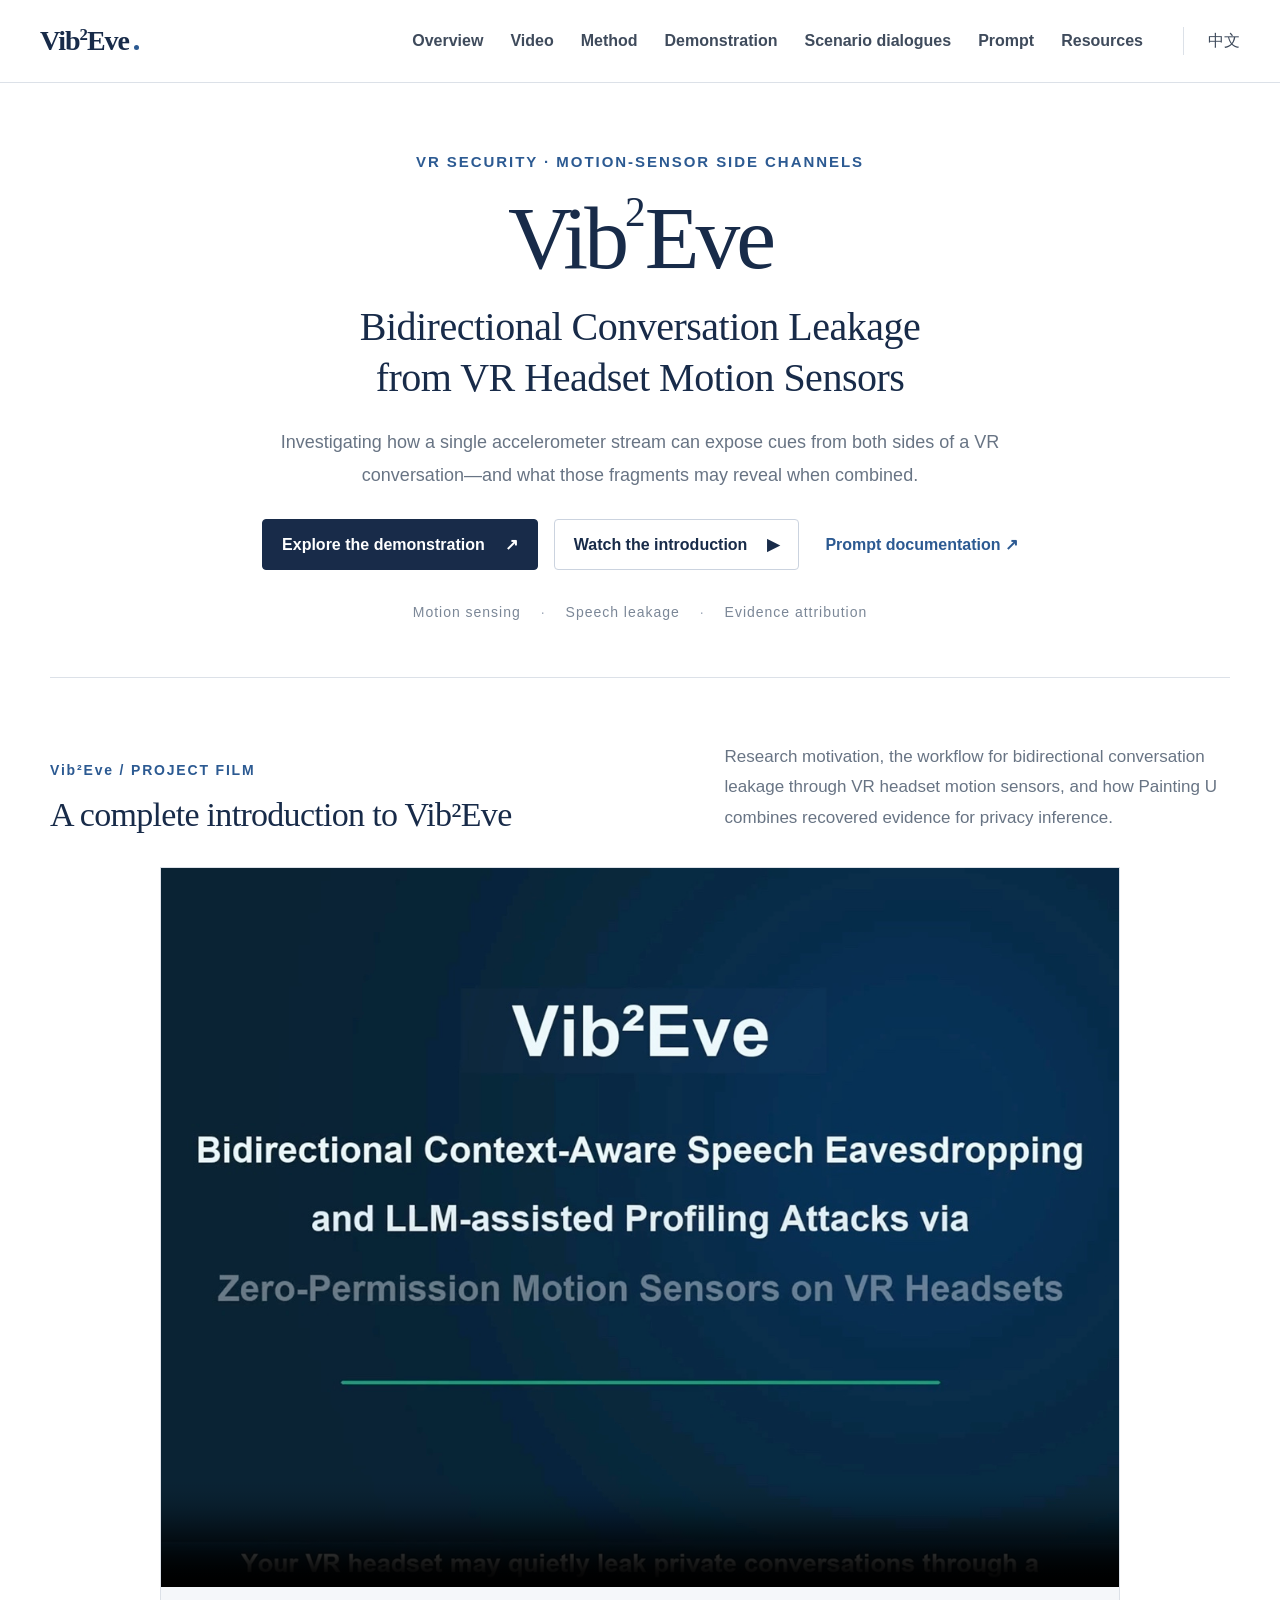
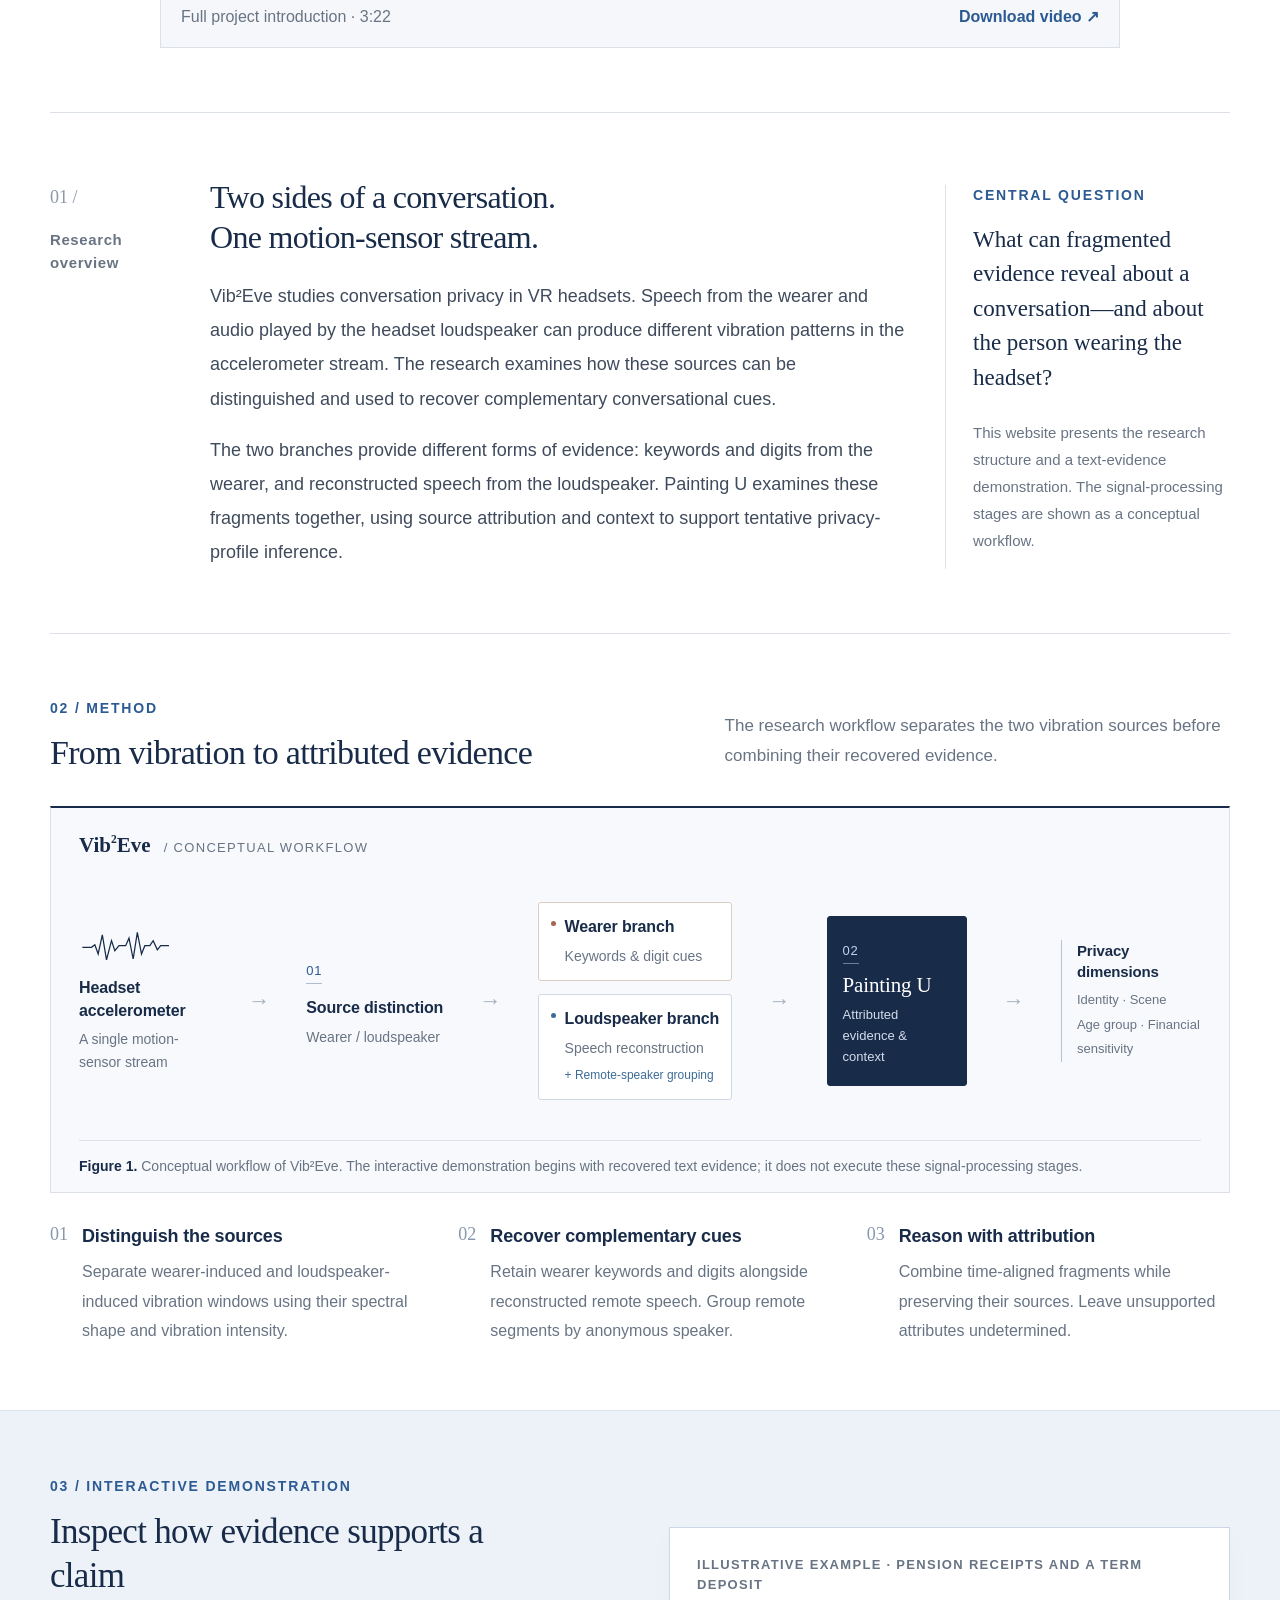
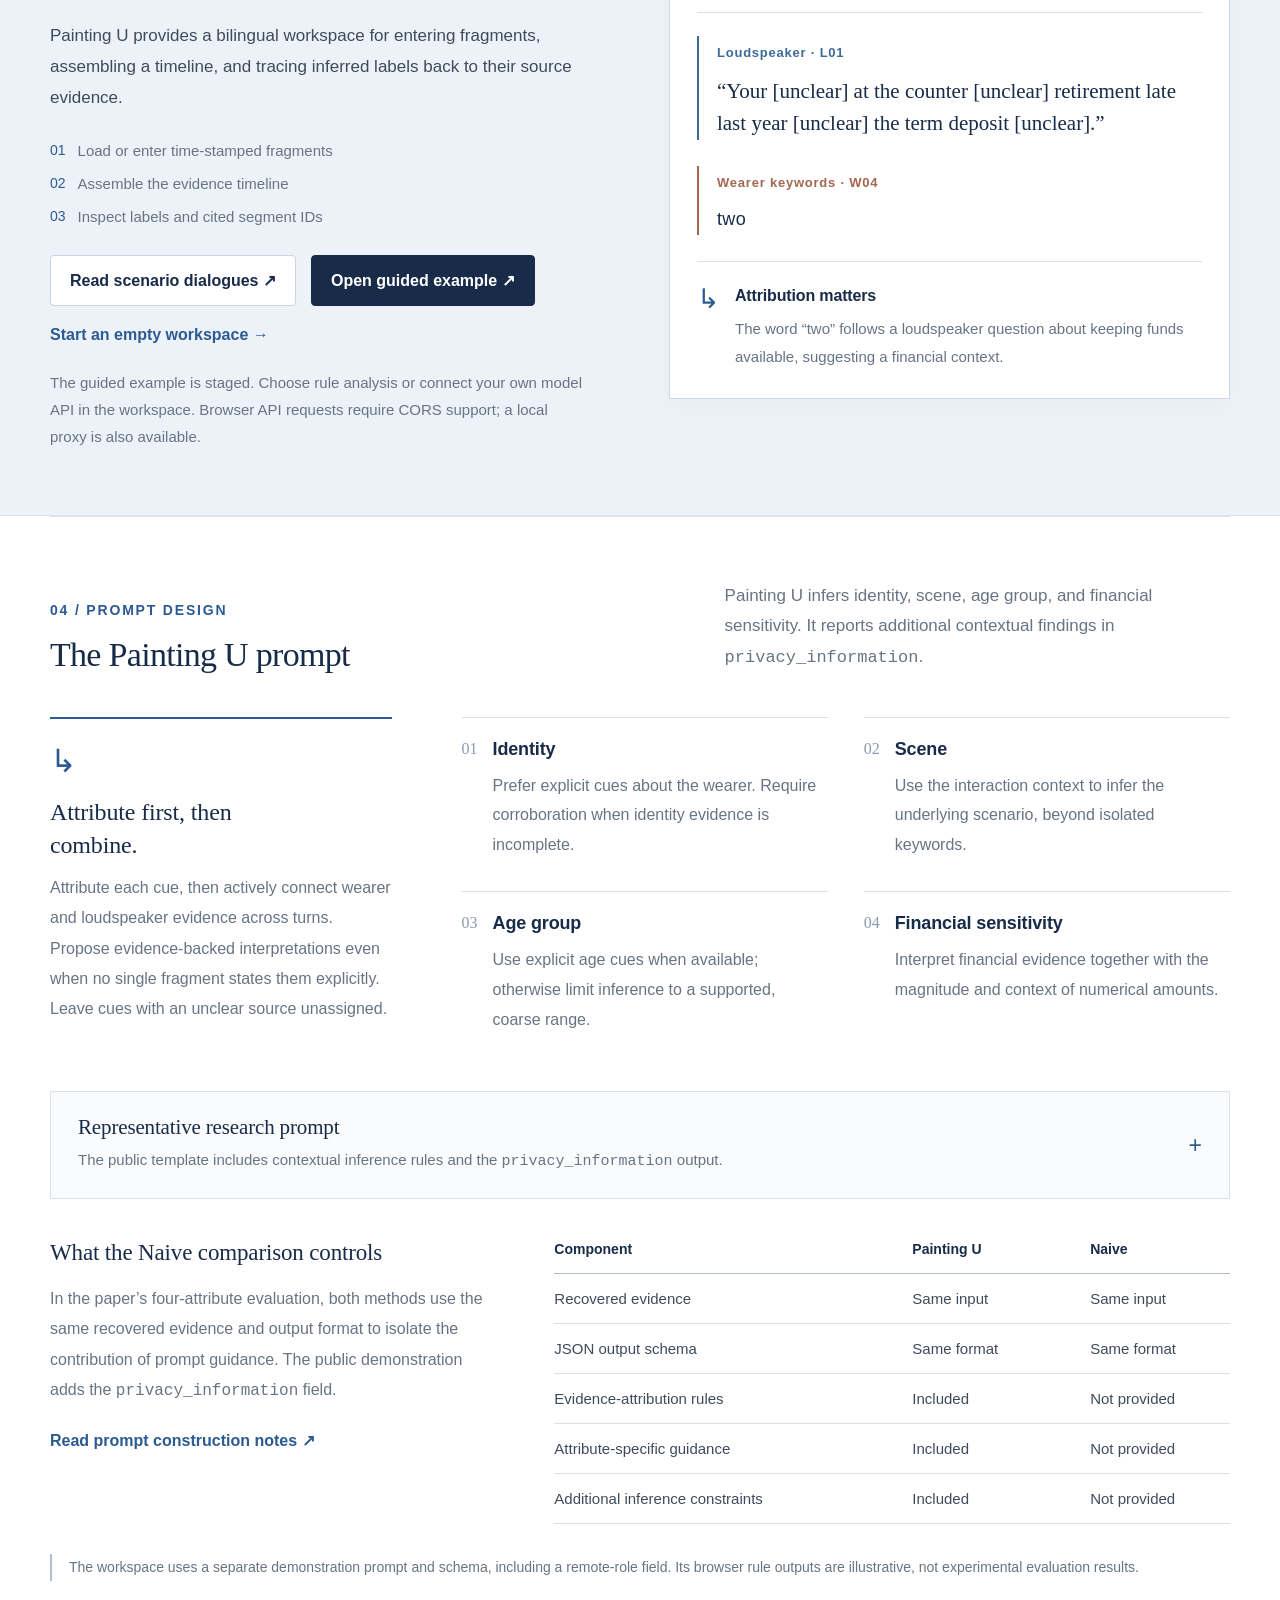
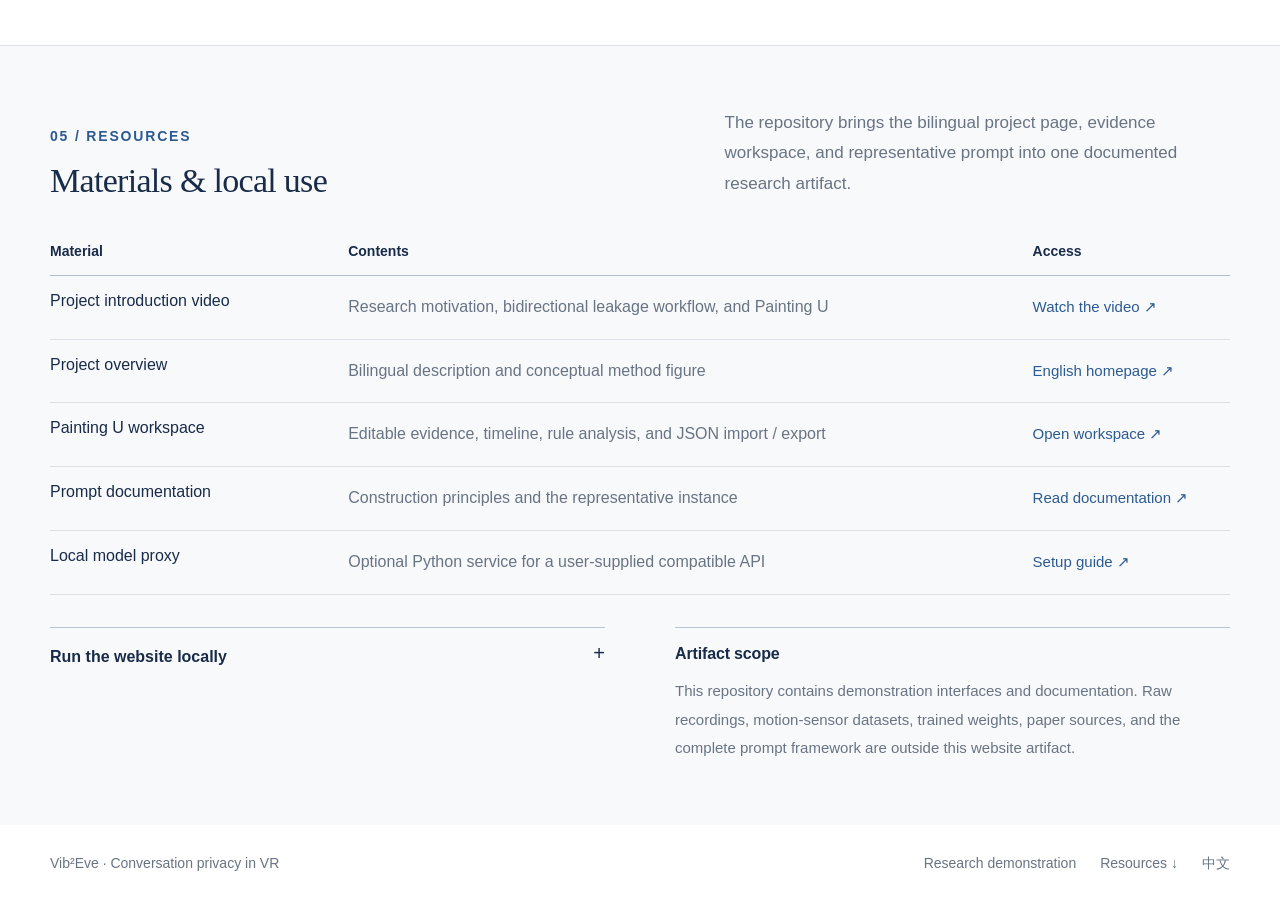
==== commit 0ad642a4: "Update the homepage Painting U prompt and download" ====
--- a/index.html
+++ b/index.html
@@ -24,21 +24,30 @@
 <section class="section container" id="method" aria-labelledby="methodTitle"><div class="section-heading"><div><p class="section-label">02 / METHOD</p><h2 id="methodTitle">From vibration to attributed evidence</h2></div><p>The research workflow separates the two vibration sources before combining their recovered evidence.</p></div>
 <figure class="method-figure"><div class="figure-tag">Vib<sup>2</sup>Eve <span> / CONCEPTUAL WORKFLOW</span></div><div class="pipeline"><div class="pipeline-node input-node"><svg viewBox="0 0 112 42" aria-hidden="true"><path d="M0 22h11l4-3 4 11 5-23 5 30 6-23 4 12 5-6h8l4-9 5 25 5-32 5 26 4-10h6l4-6 5 11 4-5h10"/></svg><h3>Headset accelerometer</h3><p>A single motion-sensor stream</p></div><span class="pipeline-arrow" aria-hidden="true">→</span><div class="pipeline-node source-node"><span class="node-label">01</span><h3>Source distinction</h3><p>Wearer / loudspeaker</p></div><span class="pipeline-arrow" aria-hidden="true">→</span><div class="branches"><div class="branch wearer"><span class="branch-dot"></span><div><h3>Wearer branch</h3><p>Keywords & digit cues</p></div></div><div class="branch remote"><span class="branch-dot"></span><div><h3>Loudspeaker branch</h3><p>Speech reconstruction</p><small>+ Remote-speaker grouping</small></div></div></div><span class="pipeline-arrow" aria-hidden="true">→</span><div class="pipeline-node painting-node"><span class="node-label">02</span><h3>Painting U</h3><p>Attributed evidence & context</p></div><span class="pipeline-arrow" aria-hidden="true">→</span><div class="pipeline-node output-node"><h3>Privacy dimensions</h3><p>Identity · Scene<br>Age group · Financial sensitivity</p></div></div><figcaption><strong>Figure 1.</strong> Conceptual workflow of Vib²Eve. The interactive demonstration begins with recovered text evidence; it does not execute these signal-processing stages.</figcaption></figure><div class="method-steps"><article><span class="step-index">01</span><h3>Distinguish the sources</h3><p>Separate wearer-induced and loudspeaker-induced vibration windows using their spectral shape and vibration intensity.</p></article><article><span class="step-index">02</span><h3>Recover complementary cues</h3><p>Retain wearer keywords and digits alongside reconstructed remote speech. Group remote segments by anonymous speaker.</p></article><article><span class="step-index">03</span><h3>Reason with attribution</h3><p>Combine time-aligned fragments while preserving their sources. Leave unsupported attributes undetermined.</p></article></div></section>
 <section class="demo-band" id="demonstration"><div class="container demo-layout"><div class="demo-intro"><p class="section-label">03 / INTERACTIVE DEMONSTRATION</p><h2>Inspect how evidence supports a claim</h2><p>Painting U provides a bilingual workspace for entering fragments, assembling a timeline, and tracing inferred labels back to their source evidence.</p><ol><li>Load or enter time-stamped fragments</li><li>Assemble the evidence timeline</li><li>Inspect labels and cited segment IDs</li></ol><div class="demo-actions"><a class="button" href="cases.html?lang=en">Read scenario dialogues ↗</a><a class="button primary" href="painting-u/index.html?example=pension">Open guided example ↗</a><a class="text-link" href="painting-u/index.html">Start an empty workspace →</a></div><p class="fineprint">The guided example is staged. Choose rule analysis or connect your own model API in the workspace. Browser API requests require CORS support; a local proxy is also available.</p></div><div class="evidence-preview"><p class="preview-label">ILLUSTRATIVE EXAMPLE · PENSION RECEIPTS AND A TERM DEPOSIT</p><div class="sample-evidence remote"><span>Loudspeaker · L01</span><p>“Your [unclear] at the counter [unclear] retirement late last year [unclear] the term deposit [unclear].”</p></div><div class="sample-evidence wearer"><span>Wearer keywords · W04</span><p class="tokens">two</p></div><div class="attribution-result"><span class="result-symbol" aria-hidden="true">↳</span><div><h3>Attribution matters</h3><p>The word “two” follows a loudspeaker question about keeping funds available, suggesting a financial context.</p></div></div></div></div></section>
-<section class="section container" id="prompt" aria-labelledby="promptTitle"><div class="section-heading"><div><p class="section-label">04 / PROMPT DESIGN</p><h2 id="promptTitle">The Painting U prompt</h2></div><p>Painting U instantiates its prompt according to the privacy attributes considered in a scenario. A shared attribution policy is combined with guidance for each target dimension.</p></div><div class="prompt-layout"><aside class="attribution-note"><span class="note-mark" aria-hidden="true">↳</span><h3>Attribute first, then combine.</h3><p>Make reliable connections between pieces of evidence where appropriate, but do not speculate. Fragments without a clear source remain unassigned.</p></aside><div class="dimensions"><article><span class="dimension-index">01</span><div><h3>Identity</h3><p>Prefer explicit cues about the wearer. Require corroboration when identity evidence is incomplete.</p></div></article><article><span class="dimension-index">02</span><div><h3>Scene</h3><p>Use the interaction context to infer the underlying scenario, beyond isolated keywords.</p></div></article><article><span class="dimension-index">03</span><div><h3>Age group</h3><p>Use explicit age cues when available; otherwise limit inference to a supported, coarse range.</p></div></article><article><span class="dimension-index">04</span><div><h3>Financial sensitivity</h3><p>Interpret financial evidence together with the magnitude and context of numerical amounts.</p></div></article></div></div>
-<details class="prompt-details"><summary><div><h3>Representative research prompt</h3><p>A representative instance for academic reference. Full scenario templates, inference rules, and orchestration strategies are not included.</p></div><span class="expand-icon" aria-hidden="true">+</span></summary><div class="prompt-toolbar"><button class="button compact" type="button" id="copyPrompt" data-copied="Copied" data-failed="Select the prompt text to copy it.">Copy prompt</button><a class="text-link" href="painting-u-representative-prompt.txt" download>Download .txt ↓</a><span id="copyStatus" role="status" aria-live="polite"></span></div><pre id="representativePrompt" tabindex="0">Painting U: Reconstruction and Privacy Profile Inference
+<section class="section container" id="prompt" aria-labelledby="promptTitle"><div class="section-heading"><div><p class="section-label">04 / PROMPT DESIGN</p><h2 id="promptTitle">The Painting U prompt</h2></div><p>Painting U infers identity, scene, age group, and financial sensitivity. It reports additional contextual findings in <code>privacy_information</code>.</p></div><div class="prompt-layout"><aside class="attribution-note"><span class="note-mark" aria-hidden="true">↳</span><h3>Attribute first, then combine.</h3><p>Attribute each cue, then actively connect wearer and loudspeaker evidence across turns. Propose evidence-backed interpretations even when no single fragment states them explicitly. Leave cues with an unclear source unassigned.</p></aside><div class="dimensions"><article><span class="dimension-index">01</span><div><h3>Identity</h3><p>Prefer explicit cues about the wearer. Require corroboration when identity evidence is incomplete.</p></div></article><article><span class="dimension-index">02</span><div><h3>Scene</h3><p>Use the interaction context to infer the underlying scenario, beyond isolated keywords.</p></div></article><article><span class="dimension-index">03</span><div><h3>Age group</h3><p>Use explicit age cues when available; otherwise limit inference to a supported, coarse range.</p></div></article><article><span class="dimension-index">04</span><div><h3>Financial sensitivity</h3><p>Interpret financial evidence together with the magnitude and context of numerical amounts.</p></div></article></div></div>
+<details class="prompt-details"><summary><div><h3>Representative research prompt</h3><p>The public template includes contextual inference rules and the <code>privacy_information</code> output.</p></div><span class="expand-icon" aria-hidden="true">+</span></summary><div class="prompt-toolbar"><button class="button compact" type="button" id="copyPrompt" data-copied="Copied" data-failed="Select the prompt text to copy it.">Copy prompt</button><a class="text-link" href="painting-u-representative-prompt.txt?v=privacy-information" download>Download .txt ↓</a><span id="copyStatus" role="status" aria-live="polite"></span></div><pre id="representativePrompt" tabindex="0">Painting U: Reconstruction and Privacy Profile Inference
 
 [Task]
 1. Reconstruct a plausible dialogue from both streams.
    Complete only information supported by the recovered evidence.
 2. Infer the wearer&#x27;s profile along four attributes:
    identity, scene, age group, and financial sensitivity.
+3. Report additional privacy findings in privacy_information.
 
 [Reasoning Rules]
 - Evidence attribution:
   Attribute each cue to its source before drawing conclusions.
-  Make reliable connections between pieces of evidence where appropriate,
-  but do not speculate.
-  Unattributable fragments remain unassigned.
+  Leave fragments with an unclear source unassigned.
+
+- Contextual privacy inference:
+  Actively combine evidence across the wearer and loudspeaker streams and
+  across turns. Consider plausible interpretations based on speaker attribution,
+  timing, and context, including findings no single fragment states explicitly.
+  Report the best-supported conclusions and cite the contributing segment IDs.
+  Use &quot;supported&quot; for clear findings and &quot;possible&quot; for plausible findings that
+  remain unresolved. Omit findings without evidence. When context and units are
+  clear, state supported non-credential numbers directly in the dialogue summary.
+  Report authentication and private identifier exposure by category and evidence.
 
 - Identity:
   Prefer explicit identity cues. When such cues are incomplete,
@@ -57,10 +66,15 @@
   Consider both the financial evidence itself and the contextual
   significance of numerical amounts.
 
+[Privacy Information Fields]
+For each item, include &quot;category&quot;, &quot;status&quot;, and &quot;evidence&quot; (segment IDs).
+Use an empty array if the evidence supports no additional findings.
+
 [Output Constraint]
 Return one valid JSON object with no additional text:
 {
   &quot;dialogue&quot;: &quot;...&quot;,
+  &quot;privacy_information&quot;: [],
   &quot;identity&quot;:
     {&quot;label&quot;: &quot;&quot;, &quot;confidence&quot;: 0.0, &quot;evidence&quot;: []},
   &quot;scene&quot;:
@@ -70,7 +84,7 @@
   &quot;financial_sensitivity&quot;:
     {&quot;label&quot;: &quot;&quot;, &quot;confidence&quot;: 0.0, &quot;evidence&quot;: []}
 }</pre></details>
-<div class="comparison"><div><h3>What the Naive comparison controls</h3><p>The representative JSON schema standardizes parsing and evaluation. The comparison uses the same recovered evidence and output schema to isolate the contribution of prompt guidance.</p><a class="text-link" href="prompt.html">Read prompt construction notes ↗</a></div><div class="table-wrap"><table><thead><tr><th scope="col">Component</th><th scope="col">Painting U</th><th scope="col">Naive</th></tr></thead><tbody><tr><td>Recovered evidence</td><td>Same input</td><td>Same input</td></tr><tr><td>JSON output schema</td><td>Same format</td><td>Same format</td></tr><tr><td>Evidence-attribution rules</td><td>Included</td><td>Not provided</td></tr><tr><td>Attribute-specific guidance</td><td>Included</td><td>Not provided</td></tr><tr><td>Additional inference constraints</td><td>Included</td><td>Not provided</td></tr></tbody></table></div></div><p class="schema-note">The workspace uses a separate demonstration prompt and schema, including a remote-role field. Its browser rule outputs are illustrative, not experimental evaluation results.</p></section>
+<div class="comparison"><div><h3>What the Naive comparison controls</h3><p>In the paper’s four-attribute evaluation, both methods use the same recovered evidence and output format to isolate the contribution of prompt guidance. The public demonstration adds the <code>privacy_information</code> field.</p><a class="text-link" href="prompt.html">Read prompt construction notes ↗</a></div><div class="table-wrap"><table><thead><tr><th scope="col">Component</th><th scope="col">Painting U</th><th scope="col">Naive</th></tr></thead><tbody><tr><td>Recovered evidence</td><td>Same input</td><td>Same input</td></tr><tr><td>JSON output schema</td><td>Same format</td><td>Same format</td></tr><tr><td>Evidence-attribution rules</td><td>Included</td><td>Not provided</td></tr><tr><td>Attribute-specific guidance</td><td>Included</td><td>Not provided</td></tr><tr><td>Additional inference constraints</td><td>Included</td><td>Not provided</td></tr></tbody></table></div></div><p class="schema-note">The workspace uses a separate demonstration prompt and schema, including a remote-role field. Its browser rule outputs are illustrative, not experimental evaluation results.</p></section>
 <section class="resources-section" id="resources"><div class="container"><div class="section-heading"><div><p class="section-label">05 / RESOURCES</p><h2>Materials & local use</h2></div><p>The repository brings the bilingual project page, evidence workspace, and representative prompt into one documented research artifact.</p></div><div class="table-wrap resource-table"><table><thead><tr><th scope="col">Material</th><th scope="col">Contents</th><th scope="col">Access</th></tr></thead><tbody><tr><th scope="row">Project introduction video</th><td>Research motivation, bidirectional leakage workflow, and Painting U</td><td><a href="#video">Watch the video ↗</a></td></tr><tr><th scope="row">Project overview</th><td>Bilingual description and conceptual method figure</td><td><a href="index.html">English homepage ↗</a></td></tr><tr><th scope="row">Painting U workspace</th><td>Editable evidence, timeline, rule analysis, and JSON import / export</td><td><a href="painting-u/index.html">Open workspace ↗</a></td></tr><tr><th scope="row">Prompt documentation</th><td>Construction principles and the representative instance</td><td><a href="prompt.html">Read documentation ↗</a></td></tr><tr><th scope="row">Local model proxy</th><td>Optional Python service for a user-supplied compatible API</td><td><a href="painting-u/README.md">Setup guide ↗</a></td></tr></tbody></table></div><div class="resource-bottom"><details class="local-setup"><summary>Run the website locally <span aria-hidden="true">+</span></summary><p>From the repository root, serve the static pages with Python. Open <a href="http://127.0.0.1:8000/">http://127.0.0.1:8000/</a>.</p><pre><code>python3 -m http.server 8000 --bind 127.0.0.1</code></pre><p>Model API configuration is available in the workspace. For APIs that block browser requests, follow the setup guide to run the local proxy.</p></details><div class="artifact-scope"><h3>Artifact scope</h3><p>This repository contains demonstration interfaces and documentation. Raw recordings, motion-sensor datasets, trained weights, paper sources, and the complete prompt framework are outside this website artifact.</p></div></div></div></section>
 </main><footer class="container footer"><span>Vib²Eve · Conversation privacy in VR</span><div><span>Research demonstration</span><a href="#resources">Resources ↓</a><a href="zh.html">中文</a></div></footer>
 </body></html>
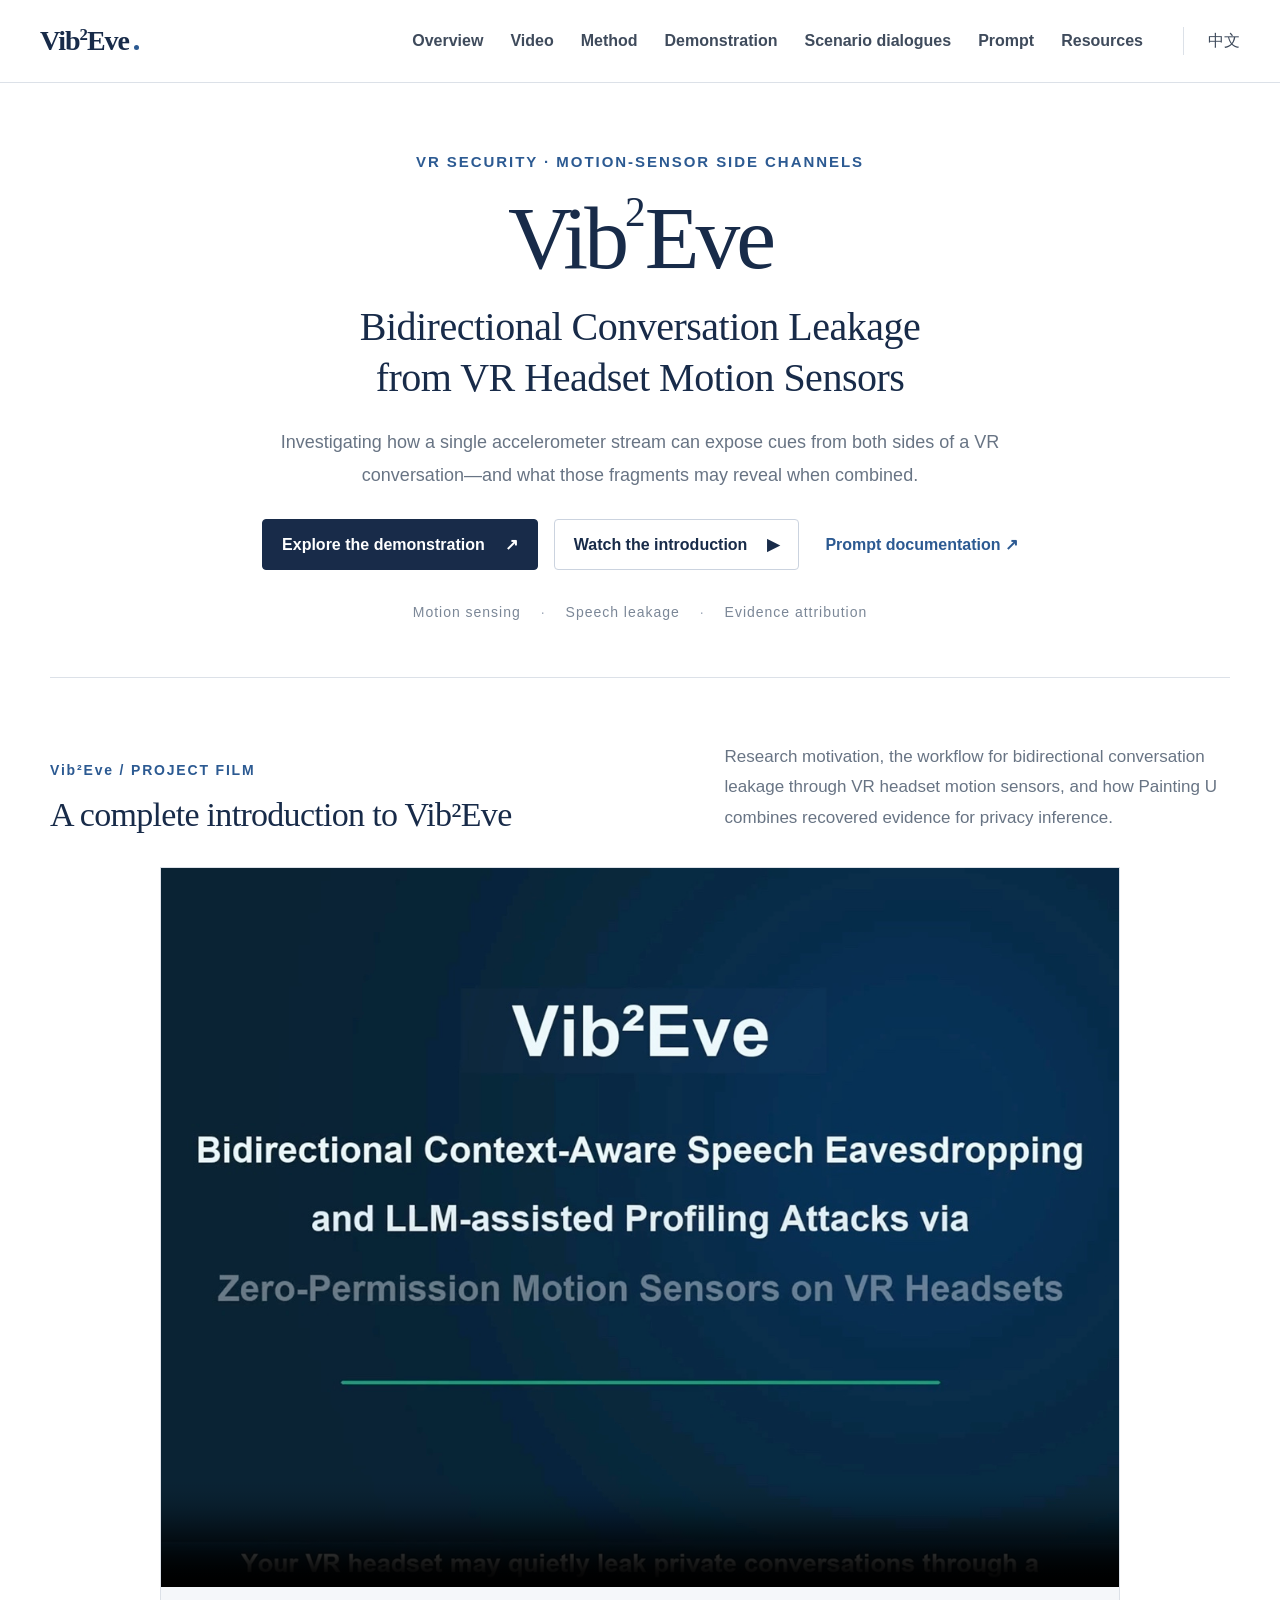
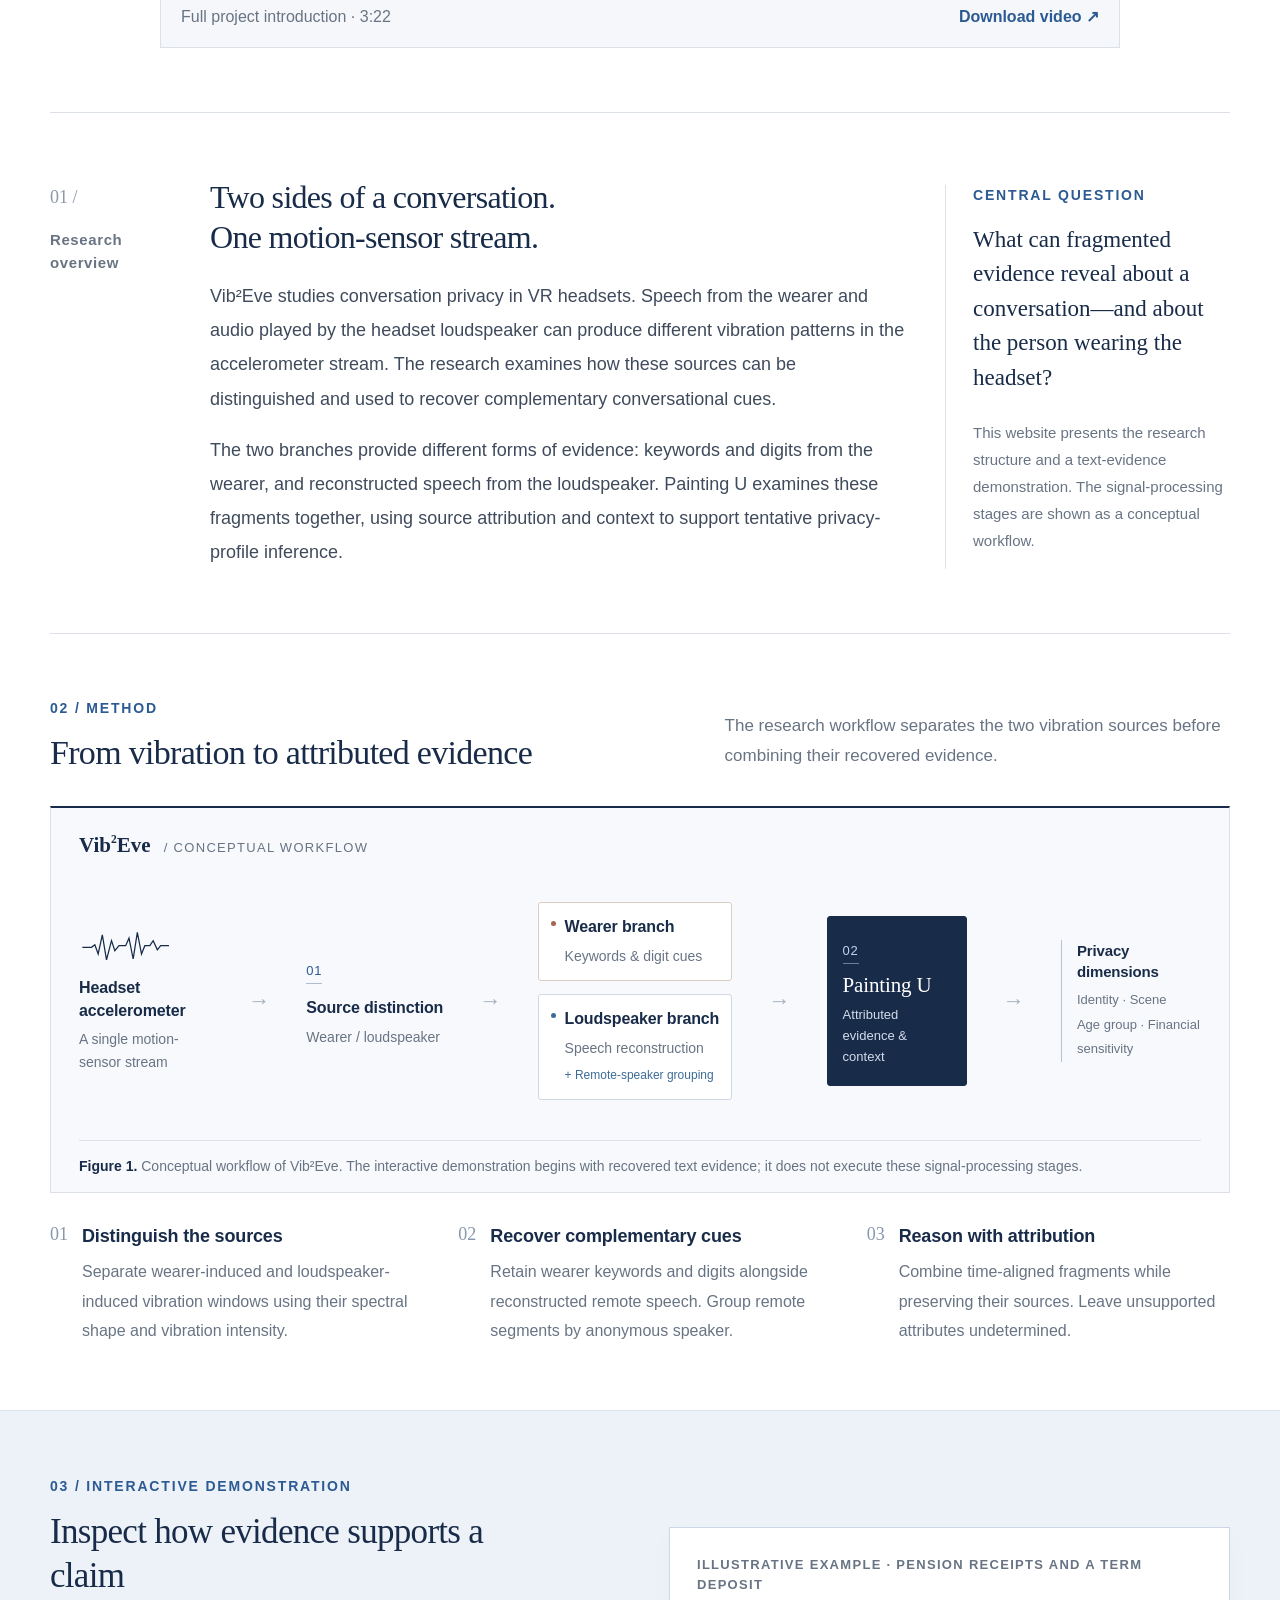
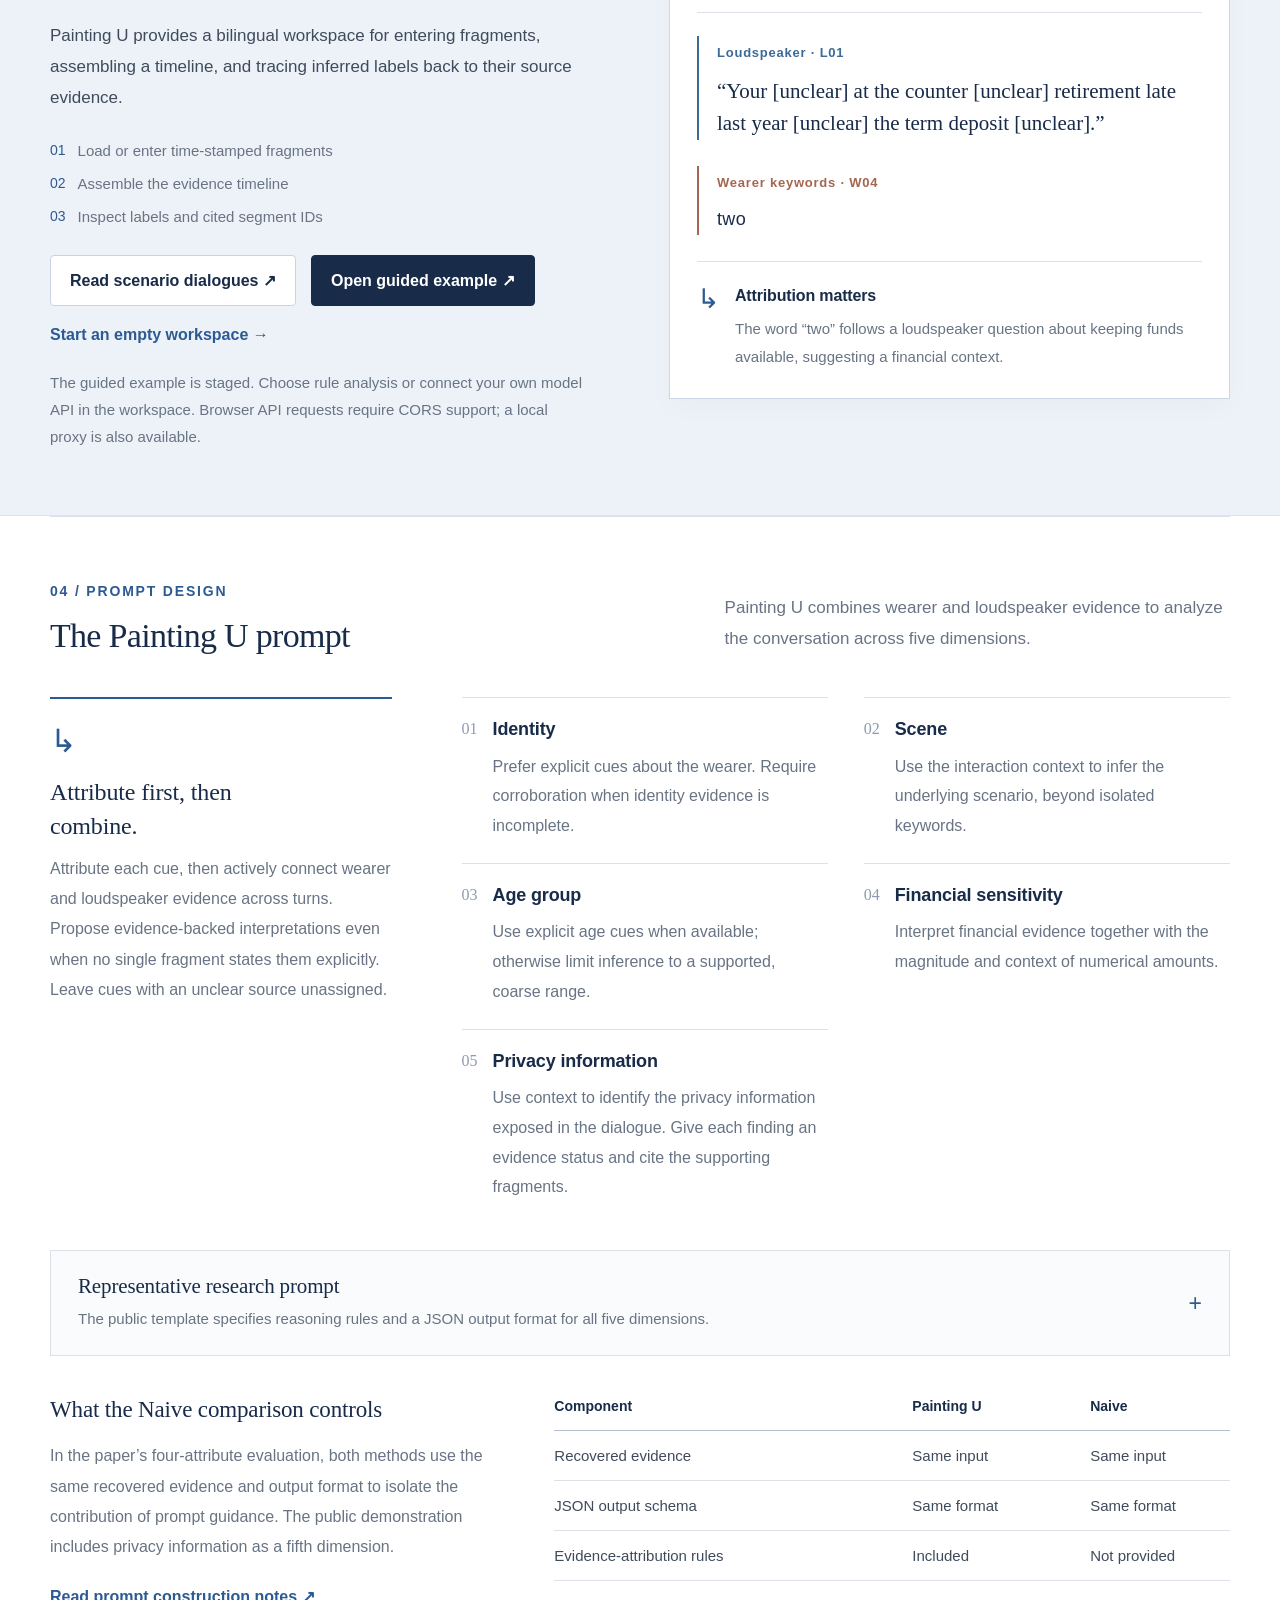
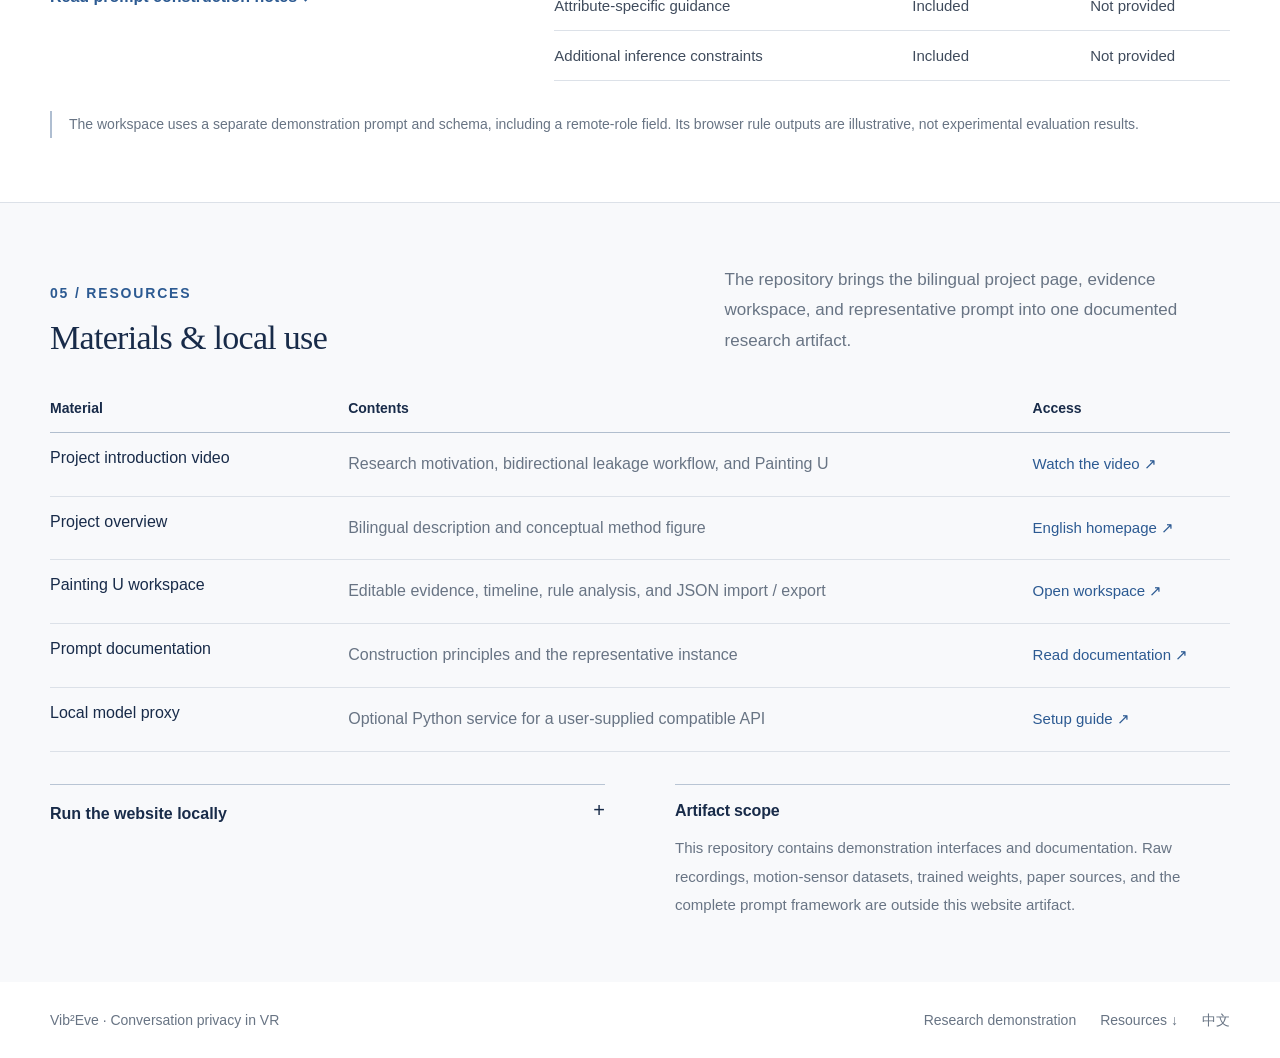
==== commit 1e2c736a: "Present privacy information as the fifth inference dimension" ====
--- a/index.html
+++ b/index.html
@@ -24,30 +24,19 @@
 <section class="section container" id="method" aria-labelledby="methodTitle"><div class="section-heading"><div><p class="section-label">02 / METHOD</p><h2 id="methodTitle">From vibration to attributed evidence</h2></div><p>The research workflow separates the two vibration sources before combining their recovered evidence.</p></div>
 <figure class="method-figure"><div class="figure-tag">Vib<sup>2</sup>Eve <span> / CONCEPTUAL WORKFLOW</span></div><div class="pipeline"><div class="pipeline-node input-node"><svg viewBox="0 0 112 42" aria-hidden="true"><path d="M0 22h11l4-3 4 11 5-23 5 30 6-23 4 12 5-6h8l4-9 5 25 5-32 5 26 4-10h6l4-6 5 11 4-5h10"/></svg><h3>Headset accelerometer</h3><p>A single motion-sensor stream</p></div><span class="pipeline-arrow" aria-hidden="true">→</span><div class="pipeline-node source-node"><span class="node-label">01</span><h3>Source distinction</h3><p>Wearer / loudspeaker</p></div><span class="pipeline-arrow" aria-hidden="true">→</span><div class="branches"><div class="branch wearer"><span class="branch-dot"></span><div><h3>Wearer branch</h3><p>Keywords & digit cues</p></div></div><div class="branch remote"><span class="branch-dot"></span><div><h3>Loudspeaker branch</h3><p>Speech reconstruction</p><small>+ Remote-speaker grouping</small></div></div></div><span class="pipeline-arrow" aria-hidden="true">→</span><div class="pipeline-node painting-node"><span class="node-label">02</span><h3>Painting U</h3><p>Attributed evidence & context</p></div><span class="pipeline-arrow" aria-hidden="true">→</span><div class="pipeline-node output-node"><h3>Privacy dimensions</h3><p>Identity · Scene<br>Age group · Financial sensitivity</p></div></div><figcaption><strong>Figure 1.</strong> Conceptual workflow of Vib²Eve. The interactive demonstration begins with recovered text evidence; it does not execute these signal-processing stages.</figcaption></figure><div class="method-steps"><article><span class="step-index">01</span><h3>Distinguish the sources</h3><p>Separate wearer-induced and loudspeaker-induced vibration windows using their spectral shape and vibration intensity.</p></article><article><span class="step-index">02</span><h3>Recover complementary cues</h3><p>Retain wearer keywords and digits alongside reconstructed remote speech. Group remote segments by anonymous speaker.</p></article><article><span class="step-index">03</span><h3>Reason with attribution</h3><p>Combine time-aligned fragments while preserving their sources. Leave unsupported attributes undetermined.</p></article></div></section>
 <section class="demo-band" id="demonstration"><div class="container demo-layout"><div class="demo-intro"><p class="section-label">03 / INTERACTIVE DEMONSTRATION</p><h2>Inspect how evidence supports a claim</h2><p>Painting U provides a bilingual workspace for entering fragments, assembling a timeline, and tracing inferred labels back to their source evidence.</p><ol><li>Load or enter time-stamped fragments</li><li>Assemble the evidence timeline</li><li>Inspect labels and cited segment IDs</li></ol><div class="demo-actions"><a class="button" href="cases.html?lang=en">Read scenario dialogues ↗</a><a class="button primary" href="painting-u/index.html?example=pension">Open guided example ↗</a><a class="text-link" href="painting-u/index.html">Start an empty workspace →</a></div><p class="fineprint">The guided example is staged. Choose rule analysis or connect your own model API in the workspace. Browser API requests require CORS support; a local proxy is also available.</p></div><div class="evidence-preview"><p class="preview-label">ILLUSTRATIVE EXAMPLE · PENSION RECEIPTS AND A TERM DEPOSIT</p><div class="sample-evidence remote"><span>Loudspeaker · L01</span><p>“Your [unclear] at the counter [unclear] retirement late last year [unclear] the term deposit [unclear].”</p></div><div class="sample-evidence wearer"><span>Wearer keywords · W04</span><p class="tokens">two</p></div><div class="attribution-result"><span class="result-symbol" aria-hidden="true">↳</span><div><h3>Attribution matters</h3><p>The word “two” follows a loudspeaker question about keeping funds available, suggesting a financial context.</p></div></div></div></div></section>
-<section class="section container" id="prompt" aria-labelledby="promptTitle"><div class="section-heading"><div><p class="section-label">04 / PROMPT DESIGN</p><h2 id="promptTitle">The Painting U prompt</h2></div><p>Painting U infers identity, scene, age group, and financial sensitivity. It reports additional contextual findings in <code>privacy_information</code>.</p></div><div class="prompt-layout"><aside class="attribution-note"><span class="note-mark" aria-hidden="true">↳</span><h3>Attribute first, then combine.</h3><p>Attribute each cue, then actively connect wearer and loudspeaker evidence across turns. Propose evidence-backed interpretations even when no single fragment states them explicitly. Leave cues with an unclear source unassigned.</p></aside><div class="dimensions"><article><span class="dimension-index">01</span><div><h3>Identity</h3><p>Prefer explicit cues about the wearer. Require corroboration when identity evidence is incomplete.</p></div></article><article><span class="dimension-index">02</span><div><h3>Scene</h3><p>Use the interaction context to infer the underlying scenario, beyond isolated keywords.</p></div></article><article><span class="dimension-index">03</span><div><h3>Age group</h3><p>Use explicit age cues when available; otherwise limit inference to a supported, coarse range.</p></div></article><article><span class="dimension-index">04</span><div><h3>Financial sensitivity</h3><p>Interpret financial evidence together with the magnitude and context of numerical amounts.</p></div></article></div></div>
-<details class="prompt-details"><summary><div><h3>Representative research prompt</h3><p>The public template includes contextual inference rules and the <code>privacy_information</code> output.</p></div><span class="expand-icon" aria-hidden="true">+</span></summary><div class="prompt-toolbar"><button class="button compact" type="button" id="copyPrompt" data-copied="Copied" data-failed="Select the prompt text to copy it.">Copy prompt</button><a class="text-link" href="painting-u-representative-prompt.txt?v=privacy-information" download>Download .txt ↓</a><span id="copyStatus" role="status" aria-live="polite"></span></div><pre id="representativePrompt" tabindex="0">Painting U: Reconstruction and Privacy Profile Inference
+<section class="section container" id="prompt" aria-labelledby="promptTitle"><div class="section-heading"><div><p class="section-label">04 / PROMPT DESIGN</p><h2 id="promptTitle">The Painting U prompt</h2></div><p>Painting U combines wearer and loudspeaker evidence to analyze the conversation across five dimensions.</p></div><div class="prompt-layout"><aside class="attribution-note"><span class="note-mark" aria-hidden="true">↳</span><h3>Attribute first, then combine.</h3><p>Attribute each cue, then actively connect wearer and loudspeaker evidence across turns. Propose evidence-backed interpretations even when no single fragment states them explicitly. Leave cues with an unclear source unassigned.</p></aside><div class="dimensions"><article><span class="dimension-index">01</span><div><h3>Identity</h3><p>Prefer explicit cues about the wearer. Require corroboration when identity evidence is incomplete.</p></div></article><article><span class="dimension-index">02</span><div><h3>Scene</h3><p>Use the interaction context to infer the underlying scenario, beyond isolated keywords.</p></div></article><article><span class="dimension-index">03</span><div><h3>Age group</h3><p>Use explicit age cues when available; otherwise limit inference to a supported, coarse range.</p></div></article><article><span class="dimension-index">04</span><div><h3>Financial sensitivity</h3><p>Interpret financial evidence together with the magnitude and context of numerical amounts.</p></div></article><article><span class="dimension-index">05</span><div><h3>Privacy information</h3><p>Use context to identify the privacy information exposed in the dialogue. Give each finding an evidence status and cite the supporting fragments.</p></div></article></div></div>
+<details class="prompt-details"><summary><div><h3>Representative research prompt</h3><p>The public template specifies reasoning rules and a JSON output format for all five dimensions.</p></div><span class="expand-icon" aria-hidden="true">+</span></summary><div class="prompt-toolbar"><button class="button compact" type="button" id="copyPrompt" data-copied="Copied" data-failed="Select the prompt text to copy it.">Copy prompt</button><a class="text-link" href="painting-u-representative-prompt.txt?v=five-dimensions" download>Download .txt ↓</a><span id="copyStatus" role="status" aria-live="polite"></span></div><pre id="representativePrompt" tabindex="0">Painting U: Reconstruction and Privacy Profile Inference
 
 [Task]
 1. Reconstruct a plausible dialogue from both streams.
    Complete only information supported by the recovered evidence.
-2. Infer the wearer&#x27;s profile along four attributes:
-   identity, scene, age group, and financial sensitivity.
-3. Report additional privacy findings in privacy_information.
+2. Analyze the dialogue along five dimensions: identity, scene, age group,
+   financial sensitivity, and privacy information.
 
 [Reasoning Rules]
 - Evidence attribution:
   Attribute each cue to its source before drawing conclusions.
   Leave fragments with an unclear source unassigned.
-
-- Contextual privacy inference:
-  Actively combine evidence across the wearer and loudspeaker streams and
-  across turns. Consider plausible interpretations based on speaker attribution,
-  timing, and context, including findings no single fragment states explicitly.
-  Report the best-supported conclusions and cite the contributing segment IDs.
-  Use &quot;supported&quot; for clear findings and &quot;possible&quot; for plausible findings that
-  remain unresolved. Omit findings without evidence. When context and units are
-  clear, state supported non-credential numbers directly in the dialogue summary.
-  Report authentication and private identifier exposure by category and evidence.
 
 - Identity:
   Prefer explicit identity cues. When such cues are incomplete,
@@ -66,15 +55,22 @@
   Consider both the financial evidence itself and the contextual
   significance of numerical amounts.
 
-[Privacy Information Fields]
-For each item, include &quot;category&quot;, &quot;status&quot;, and &quot;evidence&quot; (segment IDs).
-Use an empty array if the evidence supports no additional findings.
+- Privacy information:
+  Actively combine evidence across the wearer and loudspeaker streams and
+  across turns. Consider plausible interpretations based on speaker attribution,
+  timing, and context, including findings no single fragment states explicitly.
+  Report the best-supported conclusions and cite the contributing segment IDs.
+  Use &quot;supported&quot; for clear findings and &quot;possible&quot; for plausible findings that
+  remain unresolved. Omit findings without evidence. When context and units are
+  clear, state supported non-credential numbers directly in the dialogue summary.
+  Report authentication and private identifier exposure by category and evidence.
+  For each item in privacy_information, include &quot;category&quot;, &quot;status&quot;, and
+  &quot;evidence&quot; (segment IDs). Use an empty array if there are no findings.
 
 [Output Constraint]
 Return one valid JSON object with no additional text:
 {
   &quot;dialogue&quot;: &quot;...&quot;,
-  &quot;privacy_information&quot;: [],
   &quot;identity&quot;:
     {&quot;label&quot;: &quot;&quot;, &quot;confidence&quot;: 0.0, &quot;evidence&quot;: []},
   &quot;scene&quot;:
@@ -82,9 +78,10 @@
   &quot;age_group&quot;:
     {&quot;label&quot;: &quot;&quot;, &quot;confidence&quot;: 0.0, &quot;evidence&quot;: []},
   &quot;financial_sensitivity&quot;:
-    {&quot;label&quot;: &quot;&quot;, &quot;confidence&quot;: 0.0, &quot;evidence&quot;: []}
+    {&quot;label&quot;: &quot;&quot;, &quot;confidence&quot;: 0.0, &quot;evidence&quot;: []},
+  &quot;privacy_information&quot;: []
 }</pre></details>
-<div class="comparison"><div><h3>What the Naive comparison controls</h3><p>In the paper’s four-attribute evaluation, both methods use the same recovered evidence and output format to isolate the contribution of prompt guidance. The public demonstration adds the <code>privacy_information</code> field.</p><a class="text-link" href="prompt.html">Read prompt construction notes ↗</a></div><div class="table-wrap"><table><thead><tr><th scope="col">Component</th><th scope="col">Painting U</th><th scope="col">Naive</th></tr></thead><tbody><tr><td>Recovered evidence</td><td>Same input</td><td>Same input</td></tr><tr><td>JSON output schema</td><td>Same format</td><td>Same format</td></tr><tr><td>Evidence-attribution rules</td><td>Included</td><td>Not provided</td></tr><tr><td>Attribute-specific guidance</td><td>Included</td><td>Not provided</td></tr><tr><td>Additional inference constraints</td><td>Included</td><td>Not provided</td></tr></tbody></table></div></div><p class="schema-note">The workspace uses a separate demonstration prompt and schema, including a remote-role field. Its browser rule outputs are illustrative, not experimental evaluation results.</p></section>
+<div class="comparison"><div><h3>What the Naive comparison controls</h3><p>In the paper’s four-attribute evaluation, both methods use the same recovered evidence and output format to isolate the contribution of prompt guidance. The public demonstration includes privacy information as a fifth dimension.</p><a class="text-link" href="prompt.html">Read prompt construction notes ↗</a></div><div class="table-wrap"><table><thead><tr><th scope="col">Component</th><th scope="col">Painting U</th><th scope="col">Naive</th></tr></thead><tbody><tr><td>Recovered evidence</td><td>Same input</td><td>Same input</td></tr><tr><td>JSON output schema</td><td>Same format</td><td>Same format</td></tr><tr><td>Evidence-attribution rules</td><td>Included</td><td>Not provided</td></tr><tr><td>Attribute-specific guidance</td><td>Included</td><td>Not provided</td></tr><tr><td>Additional inference constraints</td><td>Included</td><td>Not provided</td></tr></tbody></table></div></div><p class="schema-note">The workspace uses a separate demonstration prompt and schema, including a remote-role field. Its browser rule outputs are illustrative, not experimental evaluation results.</p></section>
 <section class="resources-section" id="resources"><div class="container"><div class="section-heading"><div><p class="section-label">05 / RESOURCES</p><h2>Materials & local use</h2></div><p>The repository brings the bilingual project page, evidence workspace, and representative prompt into one documented research artifact.</p></div><div class="table-wrap resource-table"><table><thead><tr><th scope="col">Material</th><th scope="col">Contents</th><th scope="col">Access</th></tr></thead><tbody><tr><th scope="row">Project introduction video</th><td>Research motivation, bidirectional leakage workflow, and Painting U</td><td><a href="#video">Watch the video ↗</a></td></tr><tr><th scope="row">Project overview</th><td>Bilingual description and conceptual method figure</td><td><a href="index.html">English homepage ↗</a></td></tr><tr><th scope="row">Painting U workspace</th><td>Editable evidence, timeline, rule analysis, and JSON import / export</td><td><a href="painting-u/index.html">Open workspace ↗</a></td></tr><tr><th scope="row">Prompt documentation</th><td>Construction principles and the representative instance</td><td><a href="prompt.html">Read documentation ↗</a></td></tr><tr><th scope="row">Local model proxy</th><td>Optional Python service for a user-supplied compatible API</td><td><a href="painting-u/README.md">Setup guide ↗</a></td></tr></tbody></table></div><div class="resource-bottom"><details class="local-setup"><summary>Run the website locally <span aria-hidden="true">+</span></summary><p>From the repository root, serve the static pages with Python. Open <a href="http://127.0.0.1:8000/">http://127.0.0.1:8000/</a>.</p><pre><code>python3 -m http.server 8000 --bind 127.0.0.1</code></pre><p>Model API configuration is available in the workspace. For APIs that block browser requests, follow the setup guide to run the local proxy.</p></details><div class="artifact-scope"><h3>Artifact scope</h3><p>This repository contains demonstration interfaces and documentation. Raw recordings, motion-sensor datasets, trained weights, paper sources, and the complete prompt framework are outside this website artifact.</p></div></div></div></section>
 </main><footer class="container footer"><span>Vib²Eve · Conversation privacy in VR</span><div><span>Research demonstration</span><a href="#resources">Resources ↓</a><a href="zh.html">中文</a></div></footer>
 </body></html>
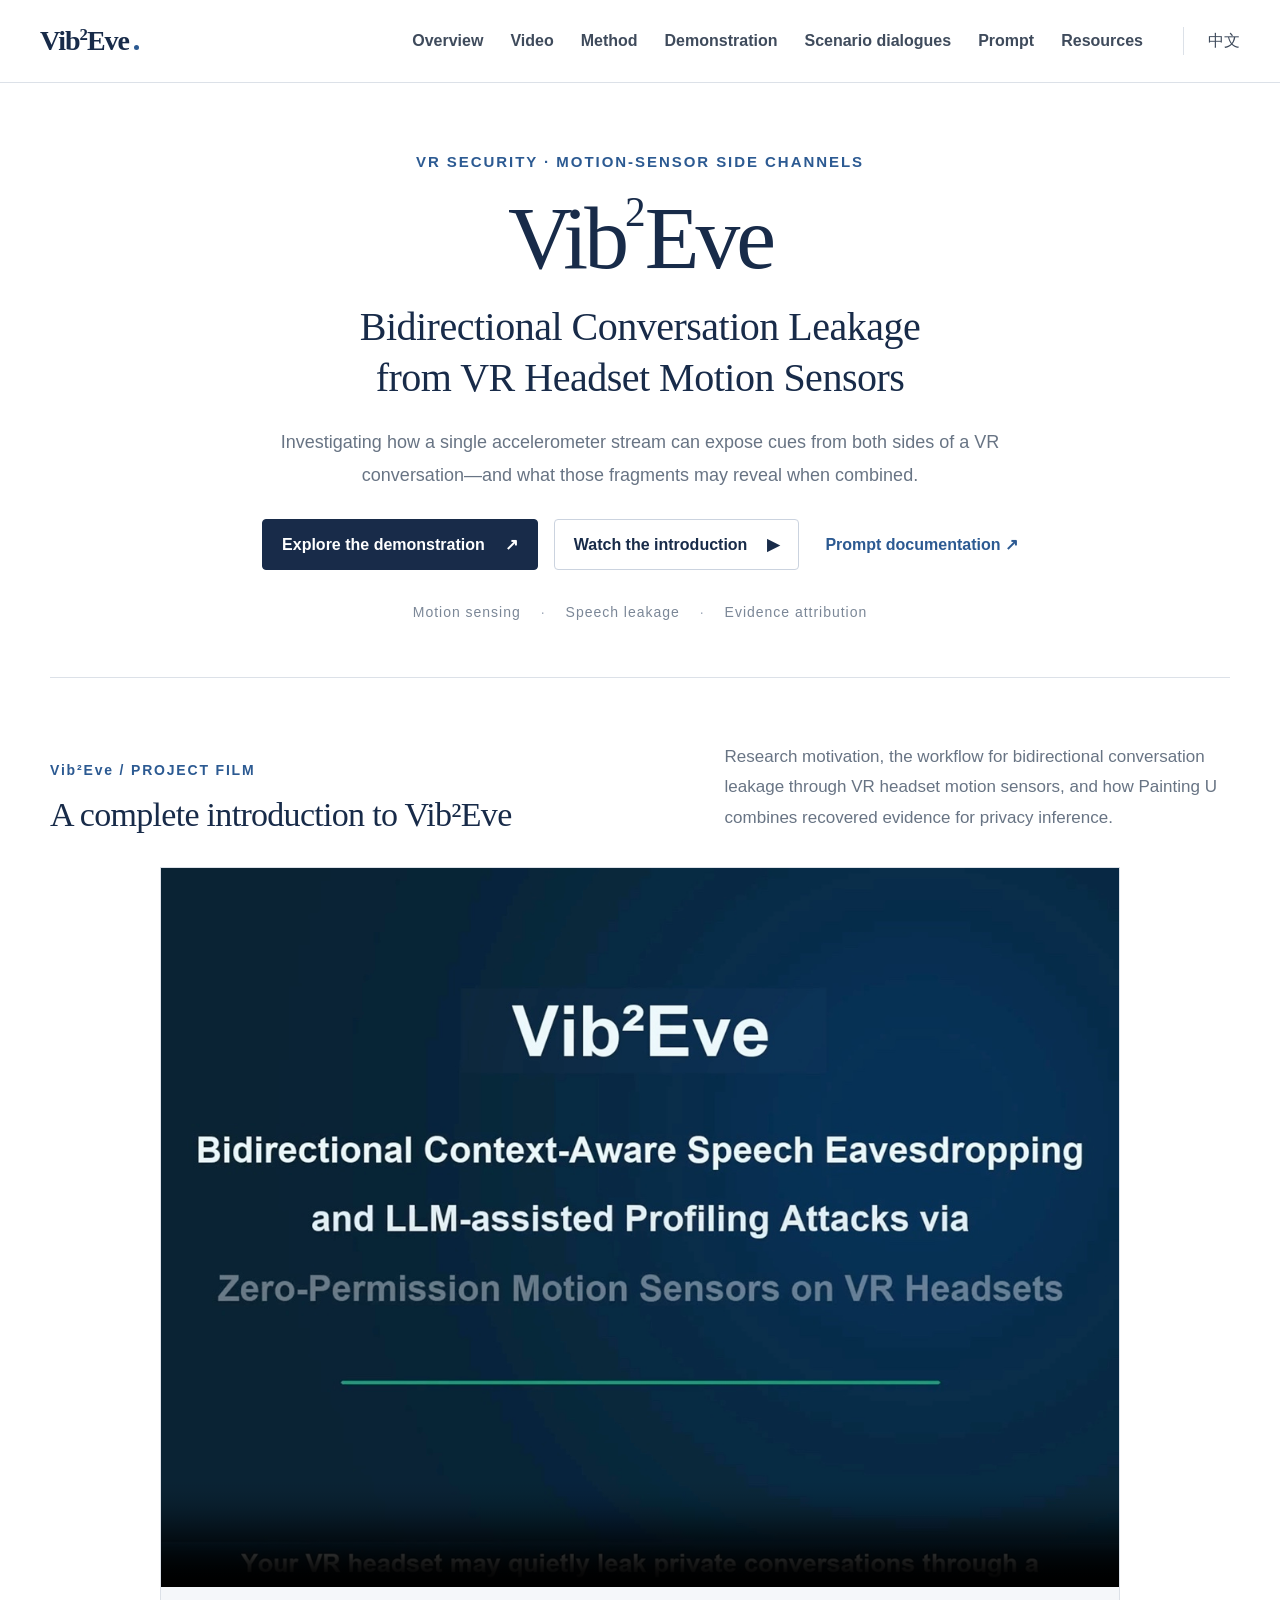
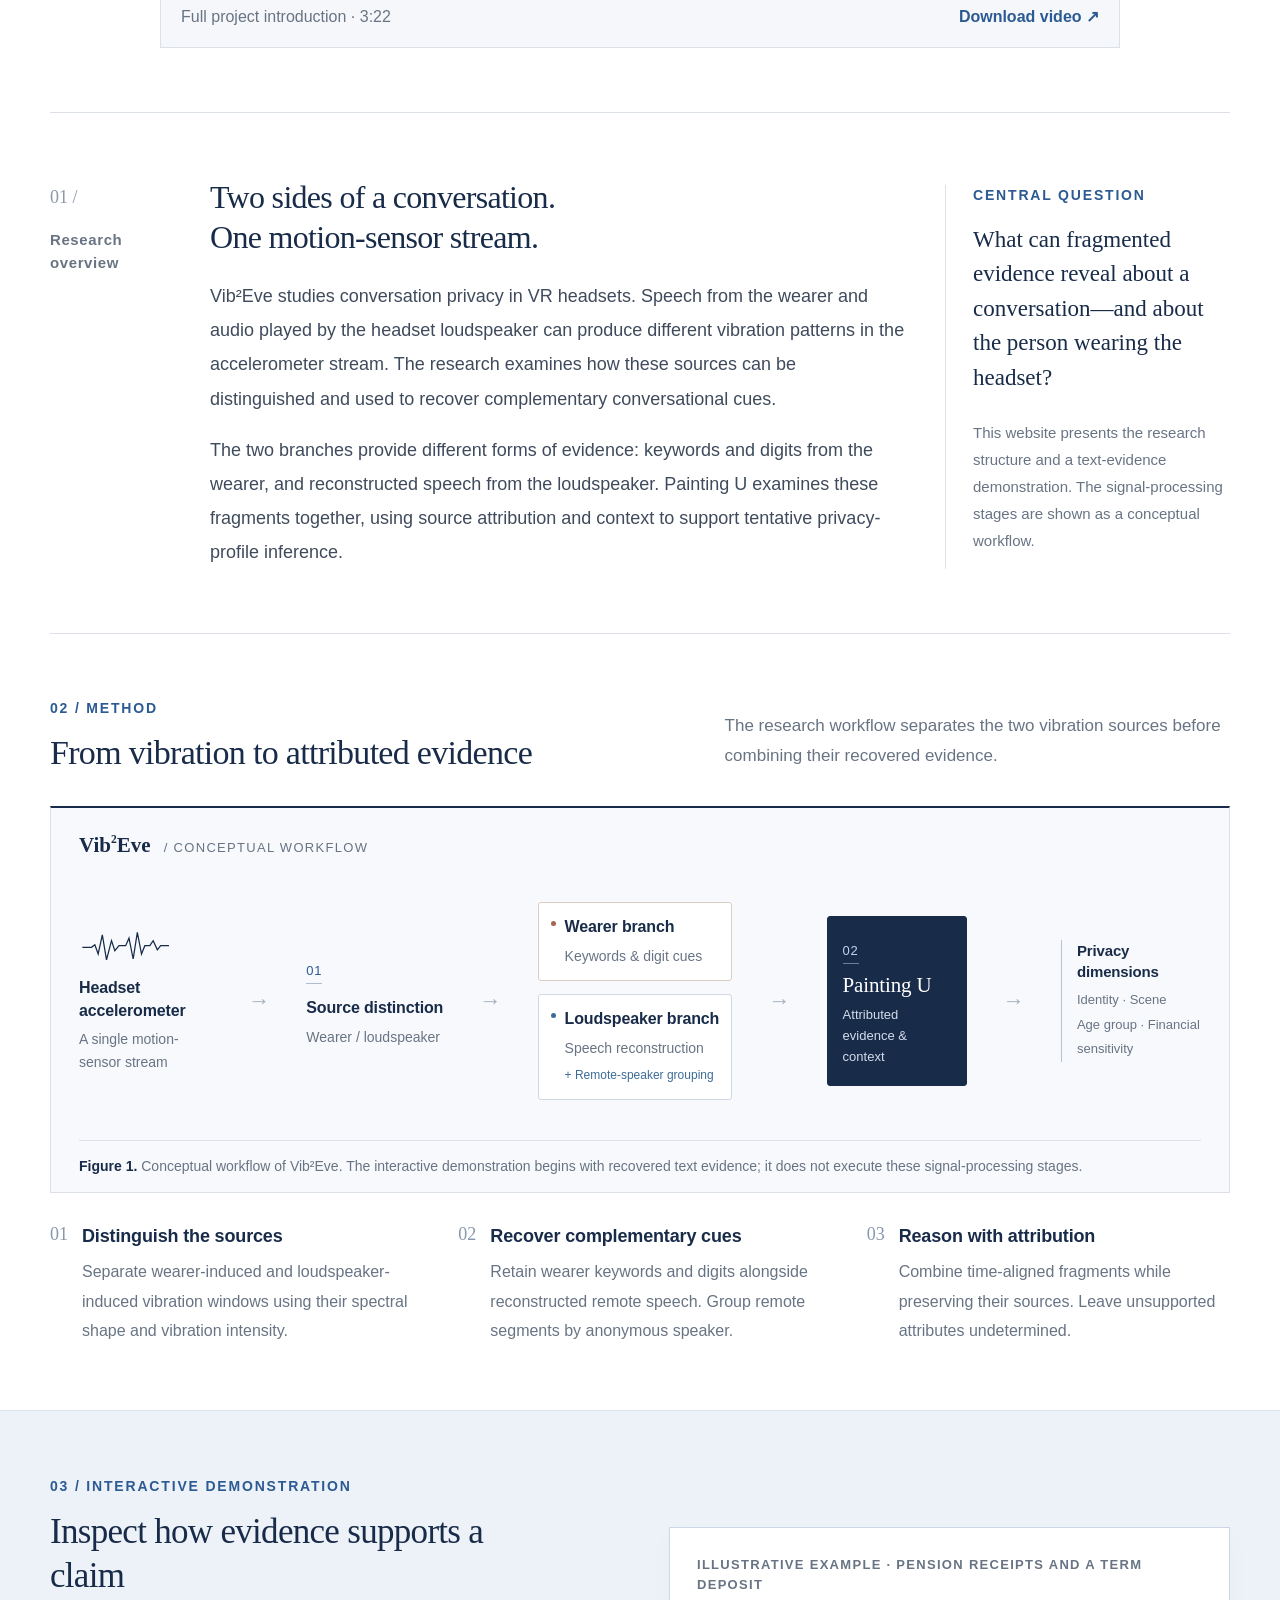
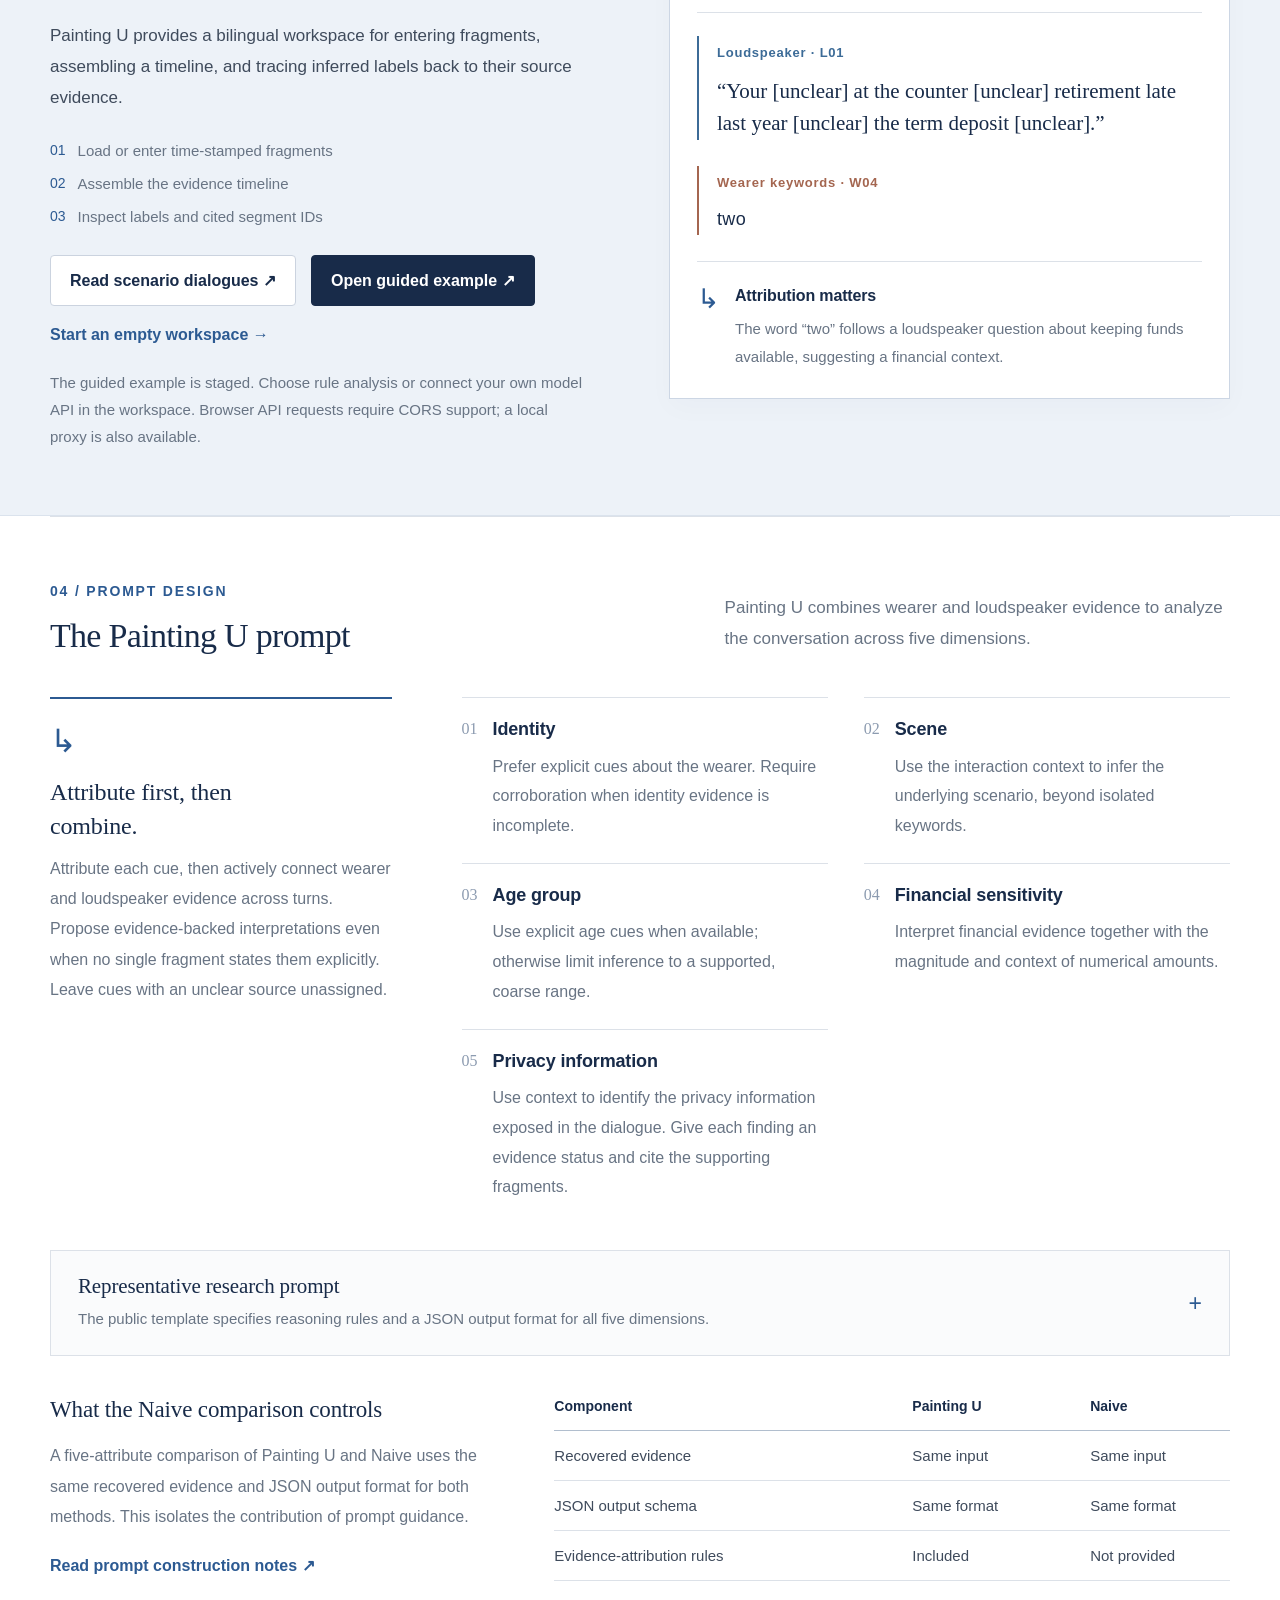
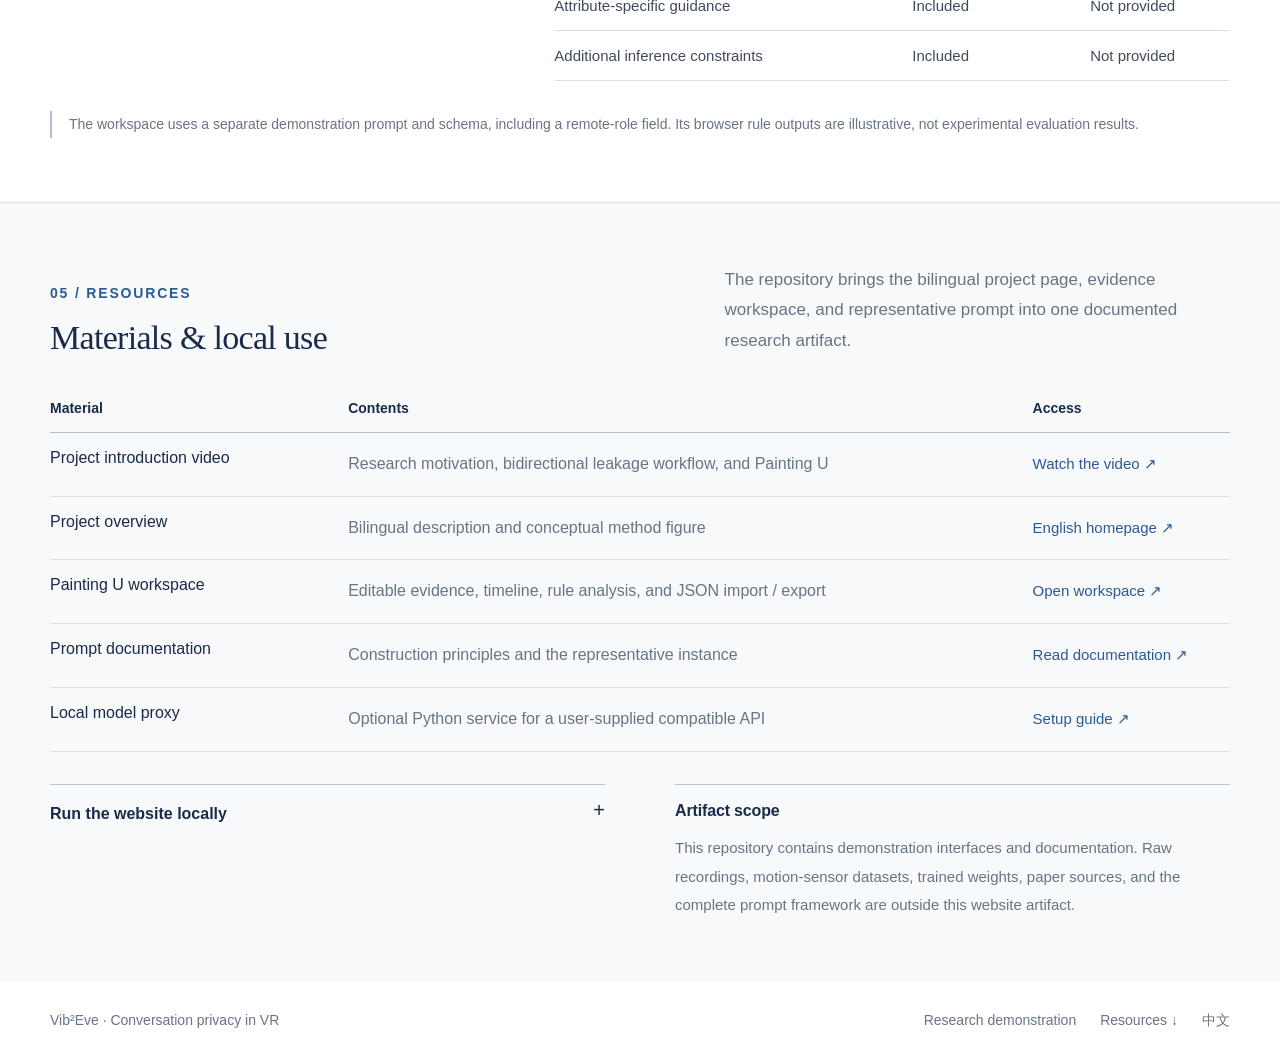
==== commit 1bc2f08d: "Describe the five-attribute Naive comparison" ====
--- a/index.html
+++ b/index.html
@@ -81,7 +81,7 @@
     {&quot;label&quot;: &quot;&quot;, &quot;confidence&quot;: 0.0, &quot;evidence&quot;: []},
   &quot;privacy_information&quot;: []
 }</pre></details>
-<div class="comparison"><div><h3>What the Naive comparison controls</h3><p>In the paper’s four-attribute evaluation, both methods use the same recovered evidence and output format to isolate the contribution of prompt guidance. The public demonstration includes privacy information as a fifth dimension.</p><a class="text-link" href="prompt.html">Read prompt construction notes ↗</a></div><div class="table-wrap"><table><thead><tr><th scope="col">Component</th><th scope="col">Painting U</th><th scope="col">Naive</th></tr></thead><tbody><tr><td>Recovered evidence</td><td>Same input</td><td>Same input</td></tr><tr><td>JSON output schema</td><td>Same format</td><td>Same format</td></tr><tr><td>Evidence-attribution rules</td><td>Included</td><td>Not provided</td></tr><tr><td>Attribute-specific guidance</td><td>Included</td><td>Not provided</td></tr><tr><td>Additional inference constraints</td><td>Included</td><td>Not provided</td></tr></tbody></table></div></div><p class="schema-note">The workspace uses a separate demonstration prompt and schema, including a remote-role field. Its browser rule outputs are illustrative, not experimental evaluation results.</p></section>
+<div class="comparison"><div><h3>What the Naive comparison controls</h3><p>A five-attribute comparison of Painting U and Naive uses the same recovered evidence and JSON output format for both methods. This isolates the contribution of prompt guidance.</p><a class="text-link" href="prompt.html">Read prompt construction notes ↗</a></div><div class="table-wrap"><table><thead><tr><th scope="col">Component</th><th scope="col">Painting U</th><th scope="col">Naive</th></tr></thead><tbody><tr><td>Recovered evidence</td><td>Same input</td><td>Same input</td></tr><tr><td>JSON output schema</td><td>Same format</td><td>Same format</td></tr><tr><td>Evidence-attribution rules</td><td>Included</td><td>Not provided</td></tr><tr><td>Attribute-specific guidance</td><td>Included</td><td>Not provided</td></tr><tr><td>Additional inference constraints</td><td>Included</td><td>Not provided</td></tr></tbody></table></div></div><p class="schema-note">The workspace uses a separate demonstration prompt and schema, including a remote-role field. Its browser rule outputs are illustrative, not experimental evaluation results.</p></section>
 <section class="resources-section" id="resources"><div class="container"><div class="section-heading"><div><p class="section-label">05 / RESOURCES</p><h2>Materials & local use</h2></div><p>The repository brings the bilingual project page, evidence workspace, and representative prompt into one documented research artifact.</p></div><div class="table-wrap resource-table"><table><thead><tr><th scope="col">Material</th><th scope="col">Contents</th><th scope="col">Access</th></tr></thead><tbody><tr><th scope="row">Project introduction video</th><td>Research motivation, bidirectional leakage workflow, and Painting U</td><td><a href="#video">Watch the video ↗</a></td></tr><tr><th scope="row">Project overview</th><td>Bilingual description and conceptual method figure</td><td><a href="index.html">English homepage ↗</a></td></tr><tr><th scope="row">Painting U workspace</th><td>Editable evidence, timeline, rule analysis, and JSON import / export</td><td><a href="painting-u/index.html">Open workspace ↗</a></td></tr><tr><th scope="row">Prompt documentation</th><td>Construction principles and the representative instance</td><td><a href="prompt.html">Read documentation ↗</a></td></tr><tr><th scope="row">Local model proxy</th><td>Optional Python service for a user-supplied compatible API</td><td><a href="painting-u/README.md">Setup guide ↗</a></td></tr></tbody></table></div><div class="resource-bottom"><details class="local-setup"><summary>Run the website locally <span aria-hidden="true">+</span></summary><p>From the repository root, serve the static pages with Python. Open <a href="http://127.0.0.1:8000/">http://127.0.0.1:8000/</a>.</p><pre><code>python3 -m http.server 8000 --bind 127.0.0.1</code></pre><p>Model API configuration is available in the workspace. For APIs that block browser requests, follow the setup guide to run the local proxy.</p></details><div class="artifact-scope"><h3>Artifact scope</h3><p>This repository contains demonstration interfaces and documentation. Raw recordings, motion-sensor datasets, trained weights, paper sources, and the complete prompt framework are outside this website artifact.</p></div></div></div></section>
 </main><footer class="container footer"><span>Vib²Eve · Conversation privacy in VR</span><div><span>Research demonstration</span><a href="#resources">Resources ↓</a><a href="zh.html">中文</a></div></footer>
 </body></html>
